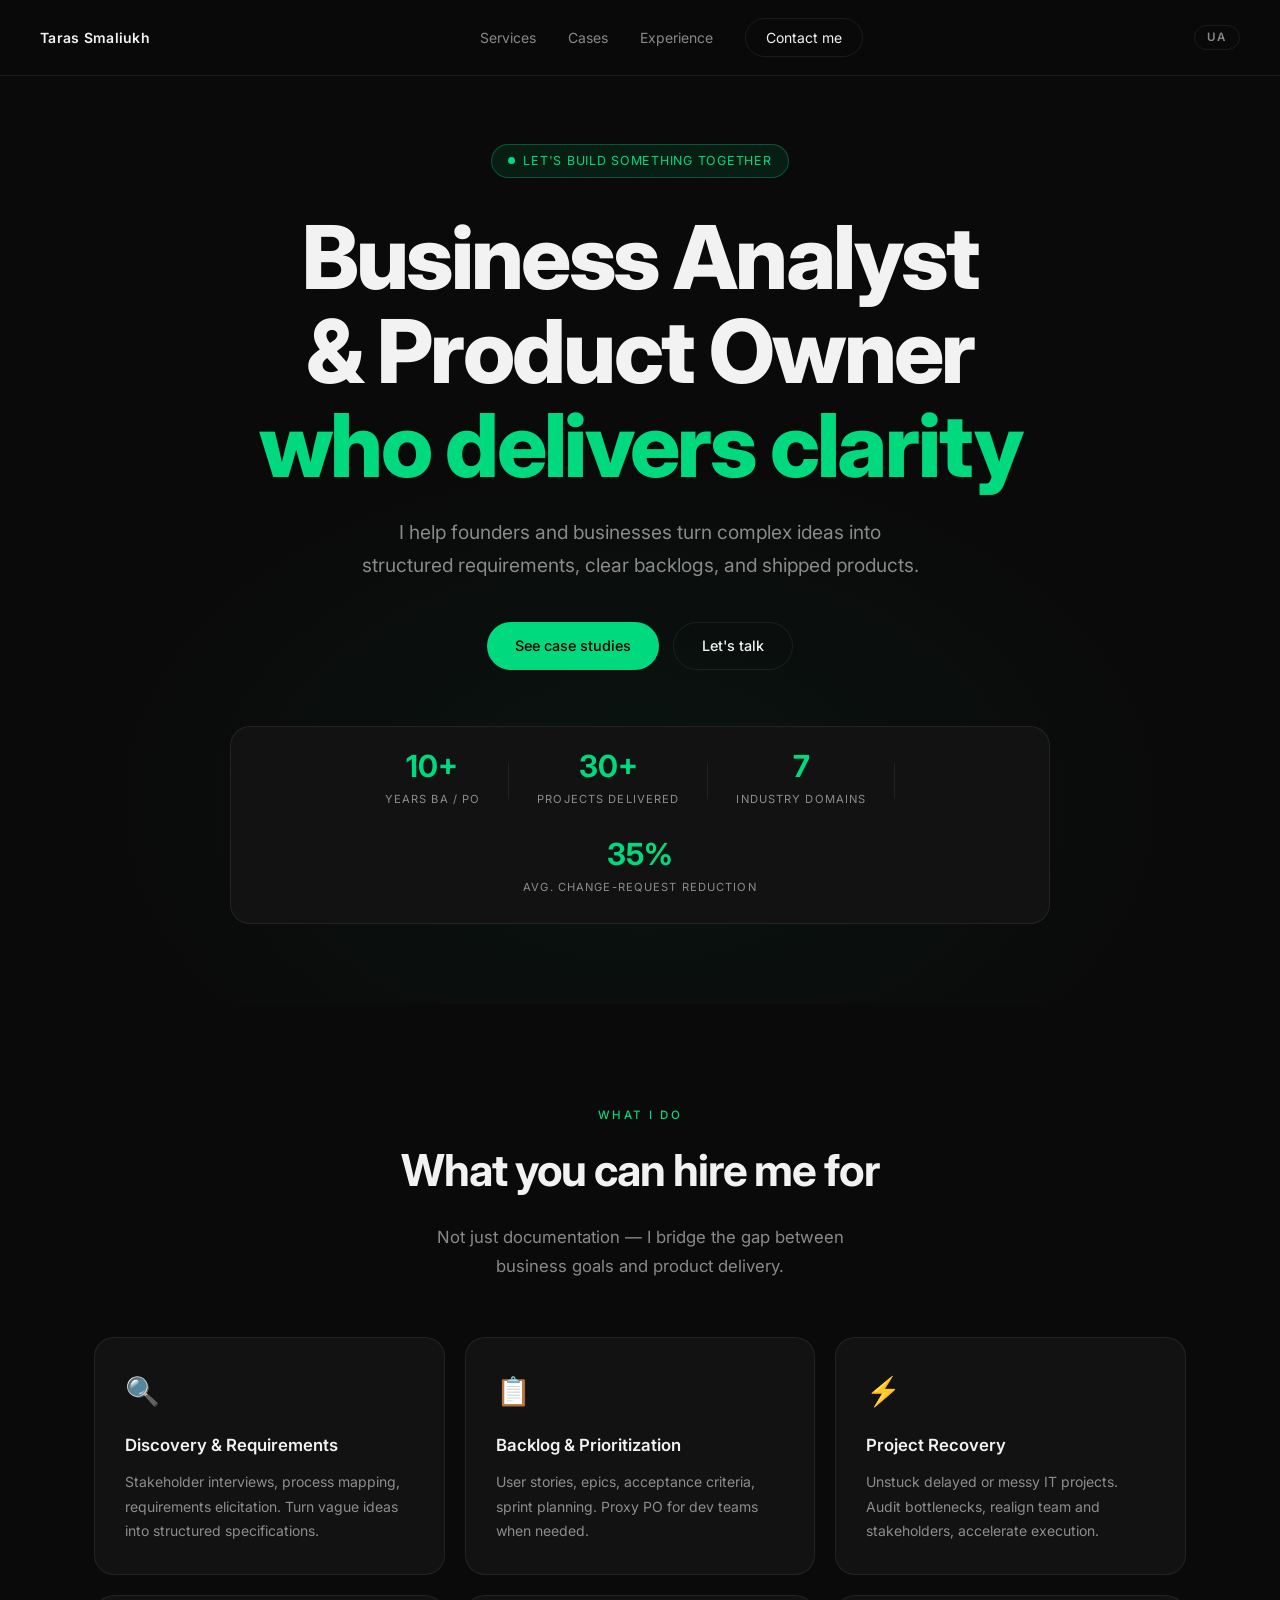
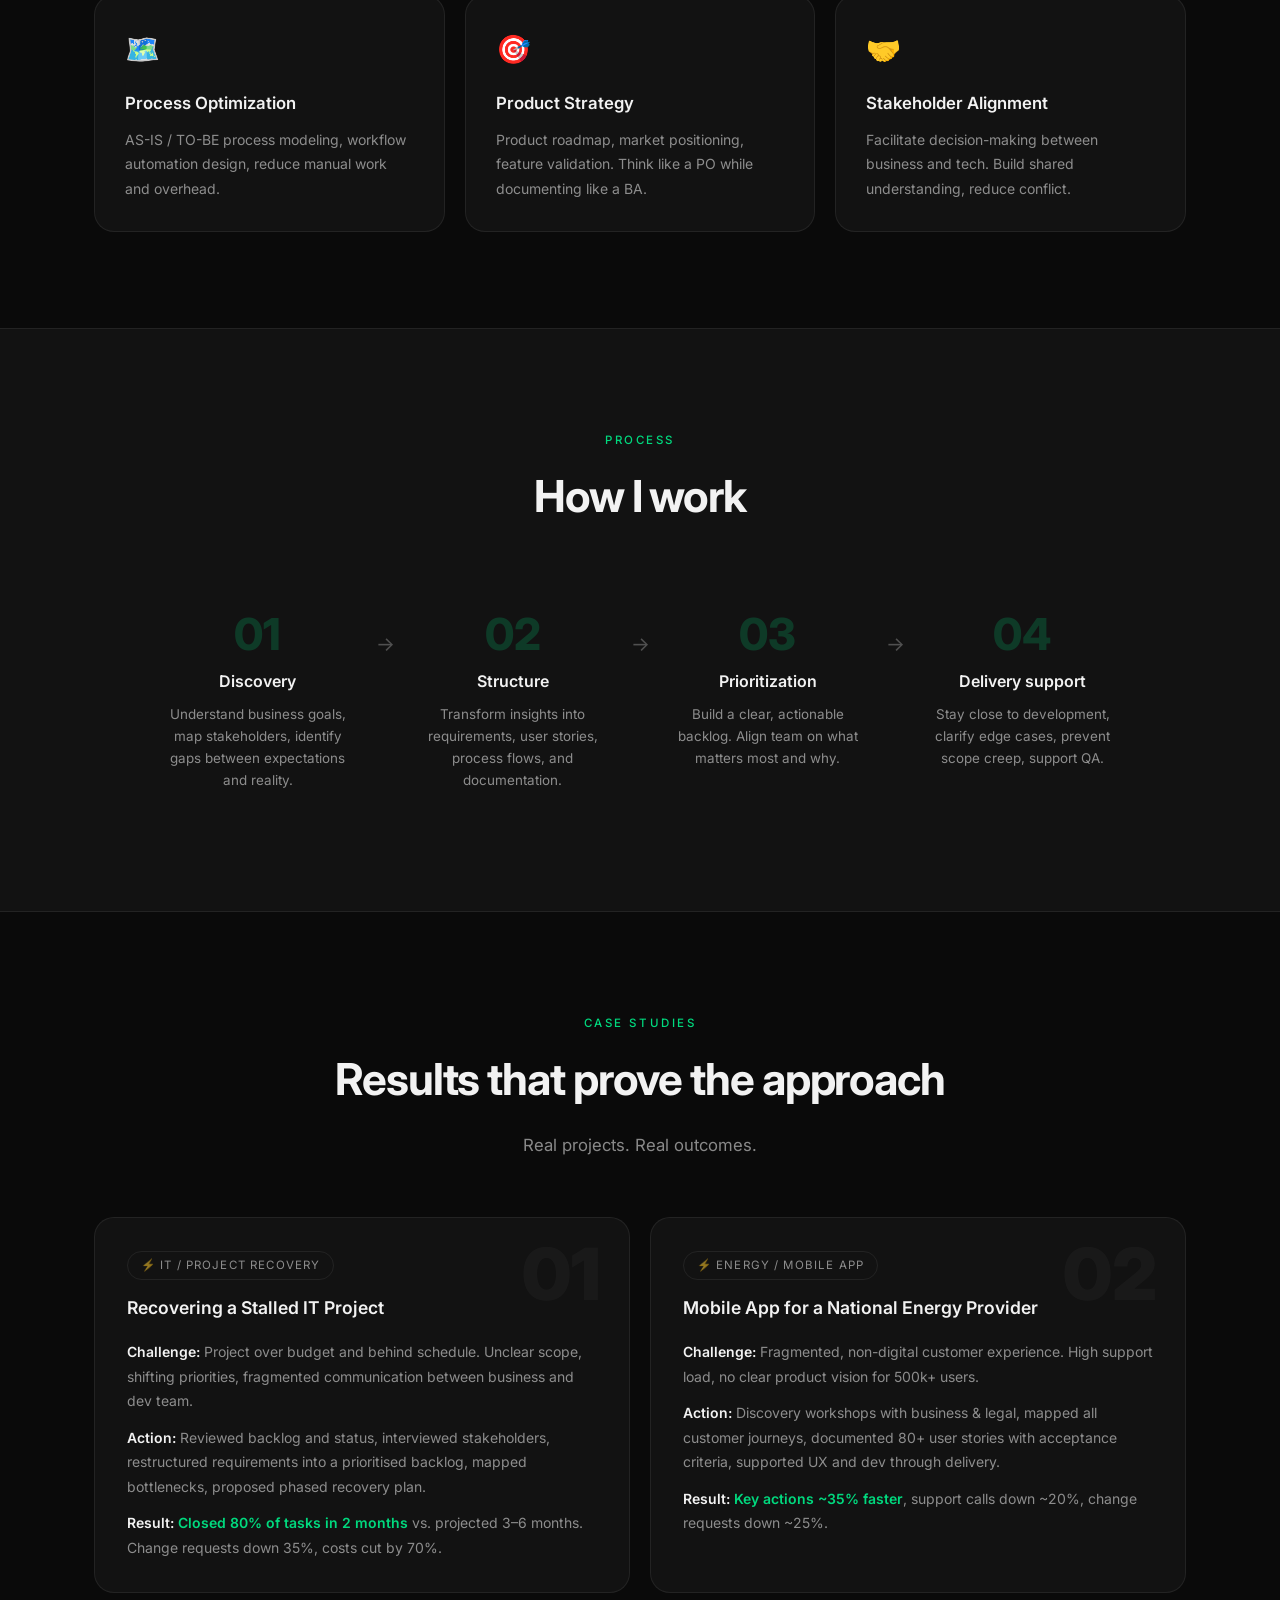
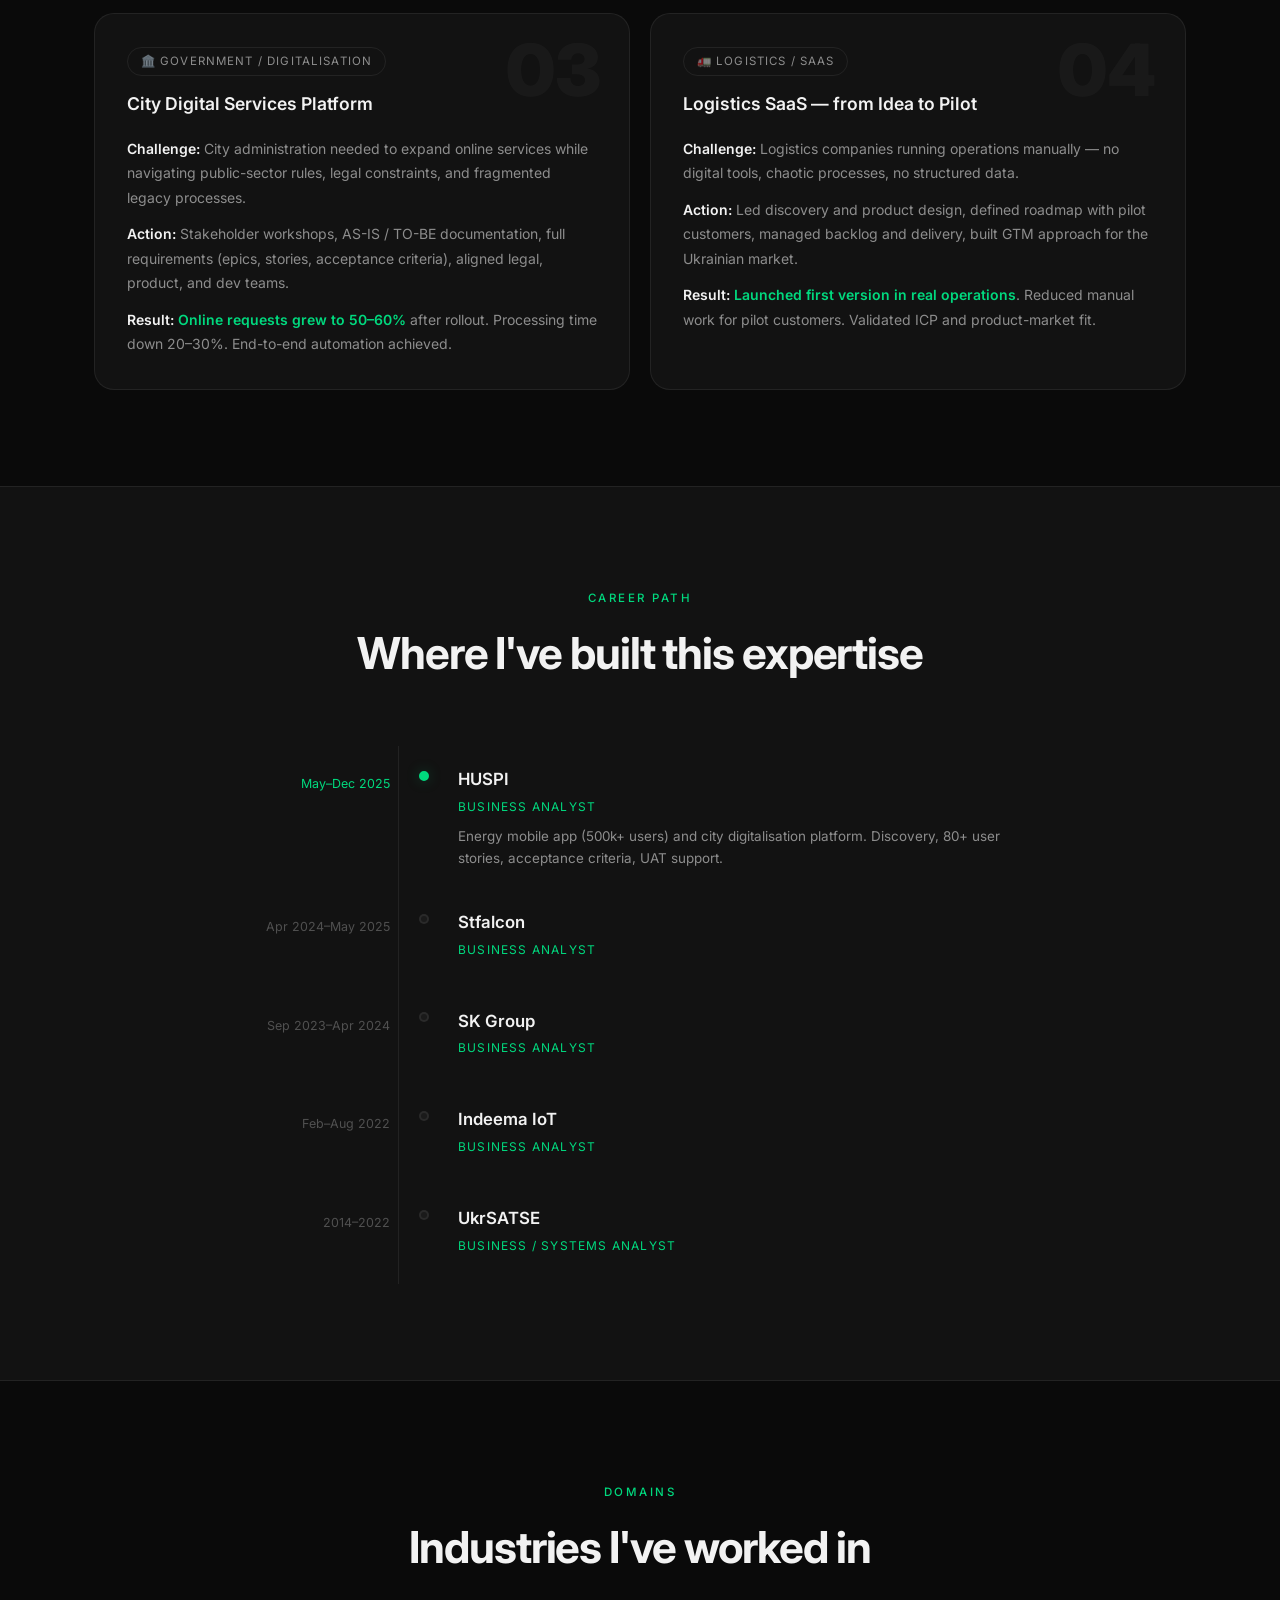
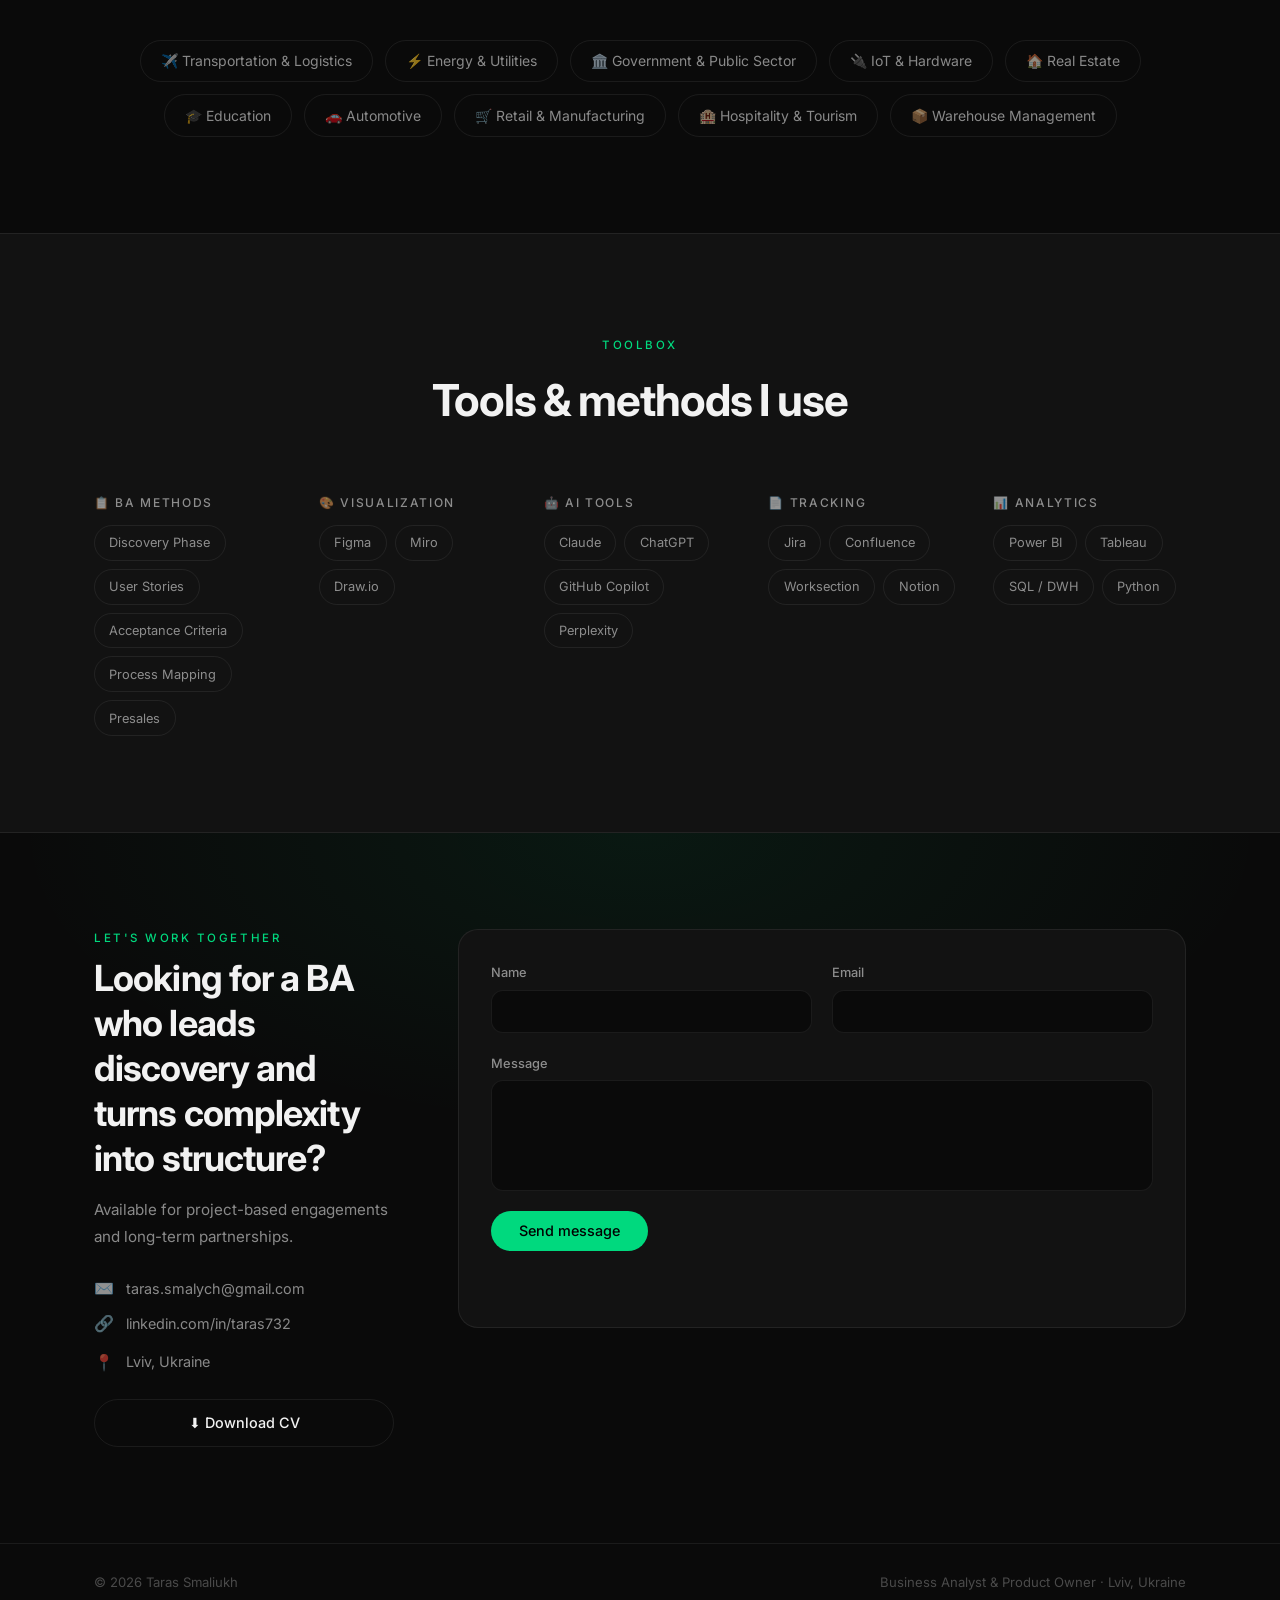
==== index.html @ 34059e9f "init: cv landing page with EN/UA, cases, contact form" ====
<!DOCTYPE html>
<html lang="en">
<head>
  <meta charset="UTF-8" />
  <meta name="viewport" content="width=device-width, initial-scale=1.0" />
  <title>Taras Smaliukh — Business Analyst & Product Owner</title>
  <meta name="description" content="Senior Business Analyst & Product Owner. Discovery, backlog, delivery. 10+ years across logistics, SaaS, IoT, government.">
  <link rel="preconnect" href="https://fonts.googleapis.com">
  <link href="https://fonts.googleapis.com/css2?family=Inter:wght@300;400;500;600;700;800&display=swap" rel="stylesheet">
  <link rel="stylesheet" href="style.css">
</head>
<body>

<!-- NAV -->
<nav class="nav" id="nav">
  <a class="nav__name" href="#hero">Taras Smaliukh</a>
  <div class="nav__links" id="navLinks">
    <a href="#services" class="i18n" data-en="Services" data-uk="Послуги">Services</a>
    <a href="#cases" class="i18n" data-en="Cases" data-uk="Кейси">Cases</a>
    <a href="#timeline" class="i18n" data-en="Experience" data-uk="Досвід">Experience</a>
    <a href="#contact" class="nav__cta i18n" data-en="Contact me" data-uk="Зв'язатись">Contact me</a>
  </div>
  <div class="nav__right">
    <button class="lang-btn" id="langBtn" aria-label="Switch language">UA</button>
    <button class="nav__burger" aria-label="Menu" id="navBurger">
      <span></span><span></span><span></span>
    </button>
  </div>
</nav>

<!-- HERO -->
<section class="hero" id="hero">
  <div class="hero__inner">
    <div class="hero__badge">
      <span class="hero__badge-dot"></span>
      <span class="i18n" data-en="Let's build something together" data-uk="Готовий до вашого проекту">Let's build something together</span>
    </div>
    <h1 class="hero__title">
      <span class="i18n" data-en="Business Analyst" data-uk="Бізнес-аналітик">Business Analyst</span><br>
      <span class="i18n" data-en="&amp; Product Owner" data-uk="&amp; Product Owner">&amp; Product Owner</span><br>
      <em class="i18n" data-en="who delivers clarity" data-uk="який вносить ясність">who delivers clarity</em>
    </h1>
    <p class="hero__sub i18n"
       data-en="I help founders and businesses turn complex ideas into structured requirements, clear backlogs, and shipped products."
       data-uk="Допомагаю засновникам та бізнесу перетворювати складні ідеї на чіткі вимоги, структуровані беклоги та реальні продукти.">
      I help founders and businesses turn complex ideas into structured requirements, clear backlogs, and shipped products.
    </p>
    <div class="hero__actions">
      <a href="#cases" class="btn btn--primary i18n" data-en="See case studies" data-uk="Переглянути кейси">See case studies</a>
      <a href="#contact" class="btn btn--ghost i18n" data-en="Let's talk" data-uk="Поговорити">Let's talk</a>
    </div>
    <div class="hero__stats">
      <div class="stat">
        <span class="stat__num">10+</span>
        <span class="stat__label i18n" data-en="Years BA&nbsp;/&nbsp;PO" data-uk="Років BA&nbsp;/&nbsp;PO">Years BA&nbsp;/&nbsp;PO</span>
      </div>
      <div class="stat__sep"></div>
      <div class="stat">
        <span class="stat__num">30+</span>
        <span class="stat__label i18n" data-en="Projects delivered" data-uk="Проектів здано">Projects delivered</span>
      </div>
      <div class="stat__sep"></div>
      <div class="stat">
        <span class="stat__num">7</span>
        <span class="stat__label i18n" data-en="Industry domains" data-uk="Галузевих доменів">Industry domains</span>
      </div>
      <div class="stat__sep"></div>
      <div class="stat">
        <span class="stat__num">35%</span>
        <span class="stat__label i18n" data-en="Avg. change-request reduction" data-uk="Скорочення change requests">Avg. change-request reduction</span>
      </div>
    </div>
  </div>
</section>

<!-- SERVICES -->
<section class="section" id="services">
  <div class="container">
    <div class="section__head fade-up">
      <span class="label i18n" data-en="What I do" data-uk="Що я роблю">What I do</span>
      <h2 class="i18n" data-en="What you can hire me for" data-uk="За що мене наймають">What you can hire me for</h2>
      <p class="section__desc i18n"
         data-en="Not just documentation — I bridge the gap between business goals and product delivery."
         data-uk="Не просто документація — я зв'язую бізнес-цілі та продуктову доставку.">
        Not just documentation — I bridge the gap between business goals and product delivery.
      </p>
    </div>
    <div class="grid grid--3">
      <div class="card fade-up">
        <div class="card__icon">🔍</div>
        <h3 class="i18n" data-en="Discovery &amp; Requirements" data-uk="Discovery та Вимоги">Discovery &amp; Requirements</h3>
        <p class="i18n"
           data-en="Stakeholder interviews, process mapping, requirements elicitation. Turn vague ideas into structured specifications."
           data-uk="Інтерв'ю зі стейкхолдерами, картування процесів, виявлення вимог. Перетворюю нечіткі ідеї на структуровані специфікації.">
          Stakeholder interviews, process mapping, requirements elicitation. Turn vague ideas into structured specifications.
        </p>
      </div>
      <div class="card fade-up">
        <div class="card__icon">📋</div>
        <h3 class="i18n" data-en="Backlog &amp; Prioritization" data-uk="Беклог та Пріоритезація">Backlog &amp; Prioritization</h3>
        <p class="i18n"
           data-en="User stories, epics, acceptance criteria, sprint planning. Proxy PO for dev teams when needed."
           data-uk="User stories, епіки, критерії приймання, планування спринтів. Proxy PO для dev-команди за потреби.">
          User stories, epics, acceptance criteria, sprint planning. Proxy PO for dev teams when needed.
        </p>
      </div>
      <div class="card fade-up">
        <div class="card__icon">⚡</div>
        <h3 class="i18n" data-en="Project Recovery" data-uk="Відновлення проектів">Project Recovery</h3>
        <p class="i18n"
           data-en="Unstuck delayed or messy IT projects. Audit bottlenecks, realign team and stakeholders, accelerate execution."
           data-uk="Розблоковую затримані або хаотичні IT-проекти. Аудит вузьких місць, перебудова команди та стейкхолдерів.">
          Unstuck delayed or messy IT projects. Audit bottlenecks, realign team and stakeholders, accelerate execution.
        </p>
      </div>
      <div class="card fade-up">
        <div class="card__icon">🗺️</div>
        <h3 class="i18n" data-en="Process Optimization" data-uk="Оптимізація процесів">Process Optimization</h3>
        <p class="i18n"
           data-en="AS-IS / TO-BE process modeling, workflow automation design, reduce manual work and overhead."
           data-uk="Моделювання AS-IS / TO-BE процесів, дизайн автоматизації, скорочення ручної роботи.">
          AS-IS / TO-BE process modeling, workflow automation design, reduce manual work and overhead.
        </p>
      </div>
      <div class="card fade-up">
        <div class="card__icon">🎯</div>
        <h3 class="i18n" data-en="Product Strategy" data-uk="Продуктова стратегія">Product Strategy</h3>
        <p class="i18n"
           data-en="Product roadmap, market positioning, feature validation. Think like a PO while documenting like a BA."
           data-uk="Роадмапа продукту, позиціонування на ринку, валідація фіч. Мислю як PO, документую як BA.">
          Product roadmap, market positioning, feature validation. Think like a PO while documenting like a BA.
        </p>
      </div>
      <div class="card fade-up">
        <div class="card__icon">🤝</div>
        <h3 class="i18n" data-en="Stakeholder Alignment" data-uk="Вирівнювання стейкхолдерів">Stakeholder Alignment</h3>
        <p class="i18n"
           data-en="Facilitate decision-making between business and tech. Build shared understanding, reduce conflict."
           data-uk="Фасилітую прийняття рішень між бізнесом і технічною командою. Будую спільне розуміння.">
          Facilitate decision-making between business and tech. Build shared understanding, reduce conflict.
        </p>
      </div>
    </div>
  </div>
</section>

<!-- PROCESS -->
<section class="section section--alt" id="how">
  <div class="container">
    <div class="section__head fade-up">
      <span class="label i18n" data-en="Process" data-uk="Процес">Process</span>
      <h2 class="i18n" data-en="How I work" data-uk="Як я працюю">How I work</h2>
    </div>
    <div class="process fade-up">
      <div class="process__step">
        <div class="process__num">01</div>
        <h3 class="i18n" data-en="Discovery" data-uk="Discovery">Discovery</h3>
        <p class="i18n"
           data-en="Understand business goals, map stakeholders, identify gaps between expectations and reality."
           data-uk="Розуміння бізнес-цілей, картування стейкхолдерів, виявлення розривів між очікуваннями та реальністю.">
          Understand business goals, map stakeholders, identify gaps between expectations and reality.
        </p>
      </div>
      <div class="process__arrow">→</div>
      <div class="process__step">
        <div class="process__num">02</div>
        <h3 class="i18n" data-en="Structure" data-uk="Структура">Structure</h3>
        <p class="i18n"
           data-en="Transform insights into requirements, user stories, process flows, and documentation."
           data-uk="Перетворення інсайтів на вимоги, user stories, процесні схеми та документацію.">
          Transform insights into requirements, user stories, process flows, and documentation.
        </p>
      </div>
      <div class="process__arrow">→</div>
      <div class="process__step">
        <div class="process__num">03</div>
        <h3 class="i18n" data-en="Prioritization" data-uk="Пріоритезація">Prioritization</h3>
        <p class="i18n"
           data-en="Build a clear, actionable backlog. Align team on what matters most and why."
           data-uk="Побудова чіткого, дієвого беклогу. Вирівнювання команди навколо найважливішого.">
          Build a clear, actionable backlog. Align team on what matters most and why.
        </p>
      </div>
      <div class="process__arrow">→</div>
      <div class="process__step">
        <div class="process__num">04</div>
        <h3 class="i18n" data-en="Delivery support" data-uk="Супровід доставки">Delivery support</h3>
        <p class="i18n"
           data-en="Stay close to development, clarify edge cases, prevent scope creep, support QA."
           data-uk="Залишаюсь поруч з розробкою, уточнюю крайові випадки, запобігаю scope creep, підтримую QA.">
          Stay close to development, clarify edge cases, prevent scope creep, support QA.
        </p>
      </div>
    </div>
  </div>
</section>

<!-- CASES -->
<section class="section" id="cases">
  <div class="container">
    <div class="section__head fade-up">
      <span class="label i18n" data-en="Case studies" data-uk="Кейси">Case studies</span>
      <h2 class="i18n" data-en="Results that prove the approach" data-uk="Результати, що підтверджують підхід">Results that prove the approach</h2>
      <p class="section__desc i18n" data-en="Real projects. Real outcomes." data-uk="Реальні проекти. Реальні результати.">Real projects. Real outcomes.</p>
    </div>
    <div class="cases-grid fade-up">

      <div class="case-card" data-n="01">
        <div class="case-card__tag i18n" data-en="⚡ IT / Project Recovery" data-uk="⚡ IT / Відновлення проекту">⚡ IT / Project Recovery</div>
        <h3 class="i18n" data-en="Recovering a Stalled IT Project" data-uk="Відновлення застряглого IT-проекту">Recovering a Stalled IT Project</h3>
        <div class="case-card__body">
          <p><strong class="i18n" data-en="Challenge:" data-uk="Виклик:">Challenge:</strong> <span class="i18n" data-en="Project over budget and behind schedule. Unclear scope, shifting priorities, fragmented communication between business and dev team." data-uk="Проект перевитратив бюджет і відстав від графіку. Нечіткий scope, постійні зміни пріоритетів, розірвана комунікація між бізнесом та dev-командою.">Project over budget and behind schedule. Unclear scope, shifting priorities, fragmented communication between business and dev team.</span></p>
          <p><strong class="i18n" data-en="Action:" data-uk="Дії:">Action:</strong> <span class="i18n" data-en="Reviewed backlog and status, interviewed stakeholders, restructured requirements into a prioritised backlog, mapped bottlenecks, proposed phased recovery plan." data-uk="Переглянув беклог та статус, провів інтерв'ю зі стейкхолдерами, переструктурував вимоги в пріоритизований беклог, запропонував поетапний план відновлення.">Reviewed backlog and status, interviewed stakeholders, restructured requirements into a prioritised backlog, mapped bottlenecks, proposed phased recovery plan.</span></p>
          <p><strong class="i18n" data-en="Result:" data-uk="Результат:">Result:</strong> <span class="accent-text i18n" data-en="Closed 80% of tasks in 2 months" data-uk="Закрито 80% задач за 2 місяці">Closed 80% of tasks in 2 months</span> <span class="i18n" data-en="vs. projected 3–6 months. Change requests down 35%, costs cut by 70%." data-uk="замість запланованих 3–6 місяців. Change requests знизились на 35%, пов'язані витрати — на 70%.">vs. projected 3–6 months. Change requests down 35%, costs cut by 70%.</span></p>
        </div>
      </div>

      <div class="case-card" data-n="02">
        <div class="case-card__tag i18n" data-en="⚡ Energy / Mobile App" data-uk="⚡ Енергетика / Мобільний додаток">⚡ Energy / Mobile App</div>
        <h3 class="i18n" data-en="Mobile App for a National Energy Provider" data-uk="Мобільний додаток для національного енергопостачальника">Mobile App for a National Energy Provider</h3>
        <div class="case-card__body">
          <p><strong class="i18n" data-en="Challenge:" data-uk="Виклик:">Challenge:</strong> <span class="i18n" data-en="Fragmented, non-digital customer experience. High support load, no clear product vision for 500k+ users." data-uk="Фрагментований, нецифровий досвід клієнтів. Висока навантаженість підтримки, відсутність продуктового бачення для 500k+ користувачів.">Fragmented, non-digital customer experience. High support load, no clear product vision for 500k+ users.</span></p>
          <p><strong class="i18n" data-en="Action:" data-uk="Дії:">Action:</strong> <span class="i18n" data-en="Discovery workshops with business &amp; legal, mapped all customer journeys, documented 80+ user stories with acceptance criteria, supported UX and dev through delivery." data-uk="Discovery-воркшопи з бізнесом і юристами, картування всіх customer journeys, 80+ user stories з критеріями приймання, супровід UX та dev до релізу.">Discovery workshops with business &amp; legal, mapped all customer journeys, documented 80+ user stories with acceptance criteria, supported UX and dev through delivery.</span></p>
          <p><strong class="i18n" data-en="Result:" data-uk="Результат:">Result:</strong> <span class="accent-text i18n" data-en="Key actions ~35% faster" data-uk="Ключові дії пришвидшились на ~35%">Key actions ~35% faster</span><span class="i18n" data-en=", support calls down ~20%, change requests down ~25%." data-uk=", дзвінки у підтримку знизились на ~20%, change requests — на ~25%.">, support calls down ~20%, change requests down ~25%.</span></p>
        </div>
      </div>

      <div class="case-card" data-n="03">
        <div class="case-card__tag i18n" data-en="🏛️ Government / Digitalisation" data-uk="🏛️ Держсектор / Цифровізація">🏛️ Government / Digitalisation</div>
        <h3 class="i18n" data-en="City Digital Services Platform" data-uk="Цифрова платформа міських послуг">City Digital Services Platform</h3>
        <div class="case-card__body">
          <p><strong class="i18n" data-en="Challenge:" data-uk="Виклик:">Challenge:</strong> <span class="i18n" data-en="City administration needed to expand online services while navigating public-sector rules, legal constraints, and fragmented legacy processes." data-uk="Міська адміністрація потребувала розширення онлайн-послуг з урахуванням держсекторних норм, правових обмежень та фрагментованих legacy-процесів.">City administration needed to expand online services while navigating public-sector rules, legal constraints, and fragmented legacy processes.</span></p>
          <p><strong class="i18n" data-en="Action:" data-uk="Дії:">Action:</strong> <span class="i18n" data-en="Stakeholder workshops, AS-IS / TO-BE documentation, full requirements (epics, stories, acceptance criteria), aligned legal, product, and dev teams." data-uk="Воркшопи зі стейкхолдерами, документування AS-IS / TO-BE, повний набір вимог, вирівнювання юридичного, продуктового та tech-відділів.">Stakeholder workshops, AS-IS / TO-BE documentation, full requirements (epics, stories, acceptance criteria), aligned legal, product, and dev teams.</span></p>
          <p><strong class="i18n" data-en="Result:" data-uk="Результат:">Result:</strong> <span class="accent-text i18n" data-en="Online requests grew to 50–60%" data-uk="Онлайн-звернення зросли до 50–60%">Online requests grew to 50–60%</span> <span class="i18n" data-en="after rollout. Processing time down 20–30%. End-to-end automation achieved." data-uk="після запуску. Час обробки скоротився на 20–30%. Досягнено наскрізну автоматизацію.">after rollout. Processing time down 20–30%. End-to-end automation achieved.</span></p>
        </div>
      </div>

      <div class="case-card" data-n="04">
        <div class="case-card__tag i18n" data-en="🚛 Logistics / SaaS" data-uk="🚛 Логістика / SaaS">🚛 Logistics / SaaS</div>
        <h3 class="i18n" data-en="Logistics SaaS — from Idea to Pilot" data-uk="Логістичний SaaS — від ідеї до пілоту">Logistics SaaS — from Idea to Pilot</h3>
        <div class="case-card__body">
          <p><strong class="i18n" data-en="Challenge:" data-uk="Виклик:">Challenge:</strong> <span class="i18n" data-en="Logistics companies running operations manually — no digital tools, chaotic processes, no structured data." data-uk="Логістичні компанії управляли операціями вручну — без цифрових інструментів, хаотичні процеси, відсутність структурованих даних.">Logistics companies running operations manually — no digital tools, chaotic processes, no structured data.</span></p>
          <p><strong class="i18n" data-en="Action:" data-uk="Дії:">Action:</strong> <span class="i18n" data-en="Led discovery and product design, defined roadmap with pilot customers, managed backlog and delivery, built GTM approach for the Ukrainian market." data-uk="Очолив discovery та продуктовий дизайн, визначив roadmap з пілотними клієнтами, управляв беклогом та доставкою, побудував GTM-підхід для українського ринку.">Led discovery and product design, defined roadmap with pilot customers, managed backlog and delivery, built GTM approach for the Ukrainian market.</span></p>
          <p><strong class="i18n" data-en="Result:" data-uk="Результат:">Result:</strong> <span class="accent-text i18n" data-en="Launched first version in real operations" data-uk="Запущено першу версію в реальних операціях">Launched first version in real operations</span><span class="i18n" data-en=". Reduced manual work for pilot customers. Validated ICP and product-market fit." data-uk=". Зменшено ручну роботу для пілотних клієнтів. Валідовано ICP та product-market fit.">. Reduced manual work for pilot customers. Validated ICP and product-market fit.</span></p>
        </div>
      </div>

    </div>
  </div>
</section>

<!-- TIMELINE -->
<section class="section section--alt" id="timeline">
  <div class="container">
    <div class="section__head fade-up">
      <span class="label i18n" data-en="Career path" data-uk="Кар'єра">Career path</span>
      <h2 class="i18n" data-en="Where I've built this expertise" data-uk="Де я здобув цю експертизу">Where I've built this expertise</h2>
    </div>
    <div class="timeline fade-up">

      <div class="timeline__item is-active">
        <div class="timeline__meta"><span class="timeline__period">May–Dec 2025</span></div>
        <div class="timeline__dot"></div>
        <div class="timeline__content">
          <h3>HUSPI</h3>
          <span class="timeline__role">Business Analyst</span>
          <p class="i18n" data-en="Energy mobile app (500k+ users) and city digitalisation platform. Discovery, 80+ user stories, acceptance criteria, UAT support." data-uk="Мобільний додаток для енергетики (500k+ користувачів) та платформа цифровізації міста. Discovery, 80+ user stories, UAT.">Energy mobile app (500k+ users) and city digitalisation platform. Discovery, 80+ user stories, acceptance criteria, UAT support.</p>
        </div>
      </div>

      <div class="timeline__item">
        <div class="timeline__meta"><span class="timeline__period">Apr 2024–May 2025</span></div>
        <div class="timeline__dot"></div>
        <div class="timeline__content">
          <h3>Stfalcon</h3>
          <span class="timeline__role">Business Analyst</span>
          <p class="i18n" data-en="Led 4 discovery phases (3 → active dev). Proxy PO on 2 projects. Reorganized 12-person team workflow in 1 month. Government docs passed inspection." data-uk="Очолив 4 discovery-фази (3 → активна розробка). Proxy PO на 2 проектах. Реорганізував workflow 12-ти осіб за 1 місяць. Держ. документація пройшла перевірку.">Led 4 discovery phases (3 → active dev). Proxy PO on 2 projects. Reorganized 12-person team workflow in 1 month. Government docs passed inspection.</p>
        </div>
      </div>

      <div class="timeline__item">
        <div class="timeline__meta"><span class="timeline__period">Sep 2023–Apr 2024</span></div>
        <div class="timeline__dot"></div>
        <div class="timeline__content">
          <h3>SK Group</h3>
          <span class="timeline__role">Business Analyst</span>
          <p class="i18n" data-en="Redesigned documentation processes, reduced change requests by 35%, cut task execution times by 20% through process optimization." data-uk="Переробив процеси документування, зменшив change requests на 35%, скоротив час виконання задач на 20% через оптимізацію процесів.">Redesigned documentation processes, reduced change requests by 35%, cut task execution times by 20% through process optimization.</p>
        </div>
      </div>

      <div class="timeline__item">
        <div class="timeline__meta"><span class="timeline__period">Feb–Aug 2022</span></div>
        <div class="timeline__dot"></div>
        <div class="timeline__content">
          <h3>Indeema IoT</h3>
          <span class="timeline__role">Business Analyst</span>
          <p class="i18n" data-en="IoT and hardware-adjacent projects. Defined technical vision and performance requirements with business users and SMEs." data-uk="IoT та суміжні з hardware проекти. Визначав технічне бачення та вимоги до продуктивності разом з бізнес-користувачами та SME.">IoT and hardware-adjacent projects. Defined technical vision and performance requirements with business users and SMEs.</p>
        </div>
      </div>

      <div class="timeline__item">
        <div class="timeline__meta"><span class="timeline__period">2014–2022</span></div>
        <div class="timeline__dot"></div>
        <div class="timeline__content">
          <h3>UkrSATSE</h3>
          <span class="timeline__role i18n" data-en="Business / Systems Analyst" data-uk="Бізнес / Системний аналітик">Business / Systems Analyst</span>
          <p class="i18n" data-en="Air traffic control domain. Requirements for safety-critical systems, risk assessments, regulatory compliance. 8 years in a highly regulated environment." data-uk="Домен управління повітряним рухом. Вимоги для safety-critical систем, оцінка ризиків, відповідність регуляторним стандартам. 8 років у суворо регульованому середовищі.">Air traffic control domain. Requirements for safety-critical systems, risk assessments, regulatory compliance. 8 years in a highly regulated environment.</p>
        </div>
      </div>

    </div>
  </div>
</section>

<!-- DOMAINS -->
<section class="section" id="domains">
  <div class="container">
    <div class="section__head fade-up">
      <span class="label i18n" data-en="Domains" data-uk="Домени">Domains</span>
      <h2 class="i18n" data-en="Industries I've worked in" data-uk="Галузі, в яких я працював">Industries I've worked in</h2>
    </div>
    <div class="tags fade-up">
      <span class="tag">✈️ Transportation &amp; Logistics</span>
      <span class="tag">⚡ Energy &amp; Utilities</span>
      <span class="tag">🏛️ Government &amp; Public Sector</span>
      <span class="tag">🔌 IoT &amp; Hardware</span>
      <span class="tag">🏠 Real Estate</span>
      <span class="tag">🎓 Education</span>
      <span class="tag">🚗 Automotive</span>
      <span class="tag">🛒 Retail &amp; Manufacturing</span>
      <span class="tag">🏨 Hospitality &amp; Tourism</span>
      <span class="tag">📦 Warehouse Management</span>
    </div>
  </div>
</section>

<!-- TOOLS -->
<section class="section section--alt" id="tools">
  <div class="container">
    <div class="section__head fade-up">
      <span class="label i18n" data-en="Toolbox" data-uk="Інструменти">Toolbox</span>
      <h2 class="i18n" data-en="Tools &amp; methods I use" data-uk="Інструменти та методи роботи">Tools &amp; methods I use</h2>
    </div>
    <div class="tools fade-up">
      <div class="tool-group">
        <div class="tool-group__label i18n" data-en="📋 BA Methods" data-uk="📋 Методи BA">📋 BA Methods</div>
        <div class="tags tags--sm">
          <span class="tag">Discovery Phase</span>
          <span class="tag">User Stories</span>
          <span class="tag">Acceptance Criteria</span>
          <span class="tag">Process Mapping</span>
          <span class="tag">Presales</span>
        </div>
      </div>
      <div class="tool-group">
        <div class="tool-group__label i18n" data-en="🎨 Visualization" data-uk="🎨 Візуалізація">🎨 Visualization</div>
        <div class="tags tags--sm">
          <span class="tag">Figma</span>
          <span class="tag">Miro</span>
          <span class="tag">Draw.io</span>
        </div>
      </div>
      <div class="tool-group">
        <div class="tool-group__label i18n" data-en="🤖 AI Tools" data-uk="🤖 AI інструменти">🤖 AI Tools</div>
        <div class="tags tags--sm">
          <span class="tag">Claude</span>
          <span class="tag">ChatGPT</span>
          <span class="tag">GitHub Copilot</span>
          <span class="tag">Perplexity</span>
        </div>
      </div>
      <div class="tool-group">
        <div class="tool-group__label i18n" data-en="📄 Tracking" data-uk="📄 Трекінг">📄 Tracking</div>
        <div class="tags tags--sm">
          <span class="tag">Jira</span>
          <span class="tag">Confluence</span>
          <span class="tag">Worksection</span>
          <span class="tag">Notion</span>
        </div>
      </div>
      <div class="tool-group">
        <div class="tool-group__label i18n" data-en="📊 Analytics" data-uk="📊 Аналітика">📊 Analytics</div>
        <div class="tags tags--sm">
          <span class="tag">Power BI</span>
          <span class="tag">Tableau</span>
          <span class="tag">SQL / DWH</span>
          <span class="tag">Python</span>
        </div>
      </div>
    </div>
  </div>
</section>

<!-- CONTACT -->
<section class="section section--cta" id="contact">
  <div class="container">
    <div class="contact-layout fade-up">

      <div class="contact-left">
        <span class="label i18n" data-en="Let's work together" data-uk="Давайте разом">Let's work together</span>
        <h2 class="i18n"
            data-en="Looking for a BA who leads discovery and turns complexity into structure?"
            data-uk="Шукаєте BA, який проведе discovery і перетворить хаос на структуру?">
          Looking for a BA who leads discovery and turns complexity into structure?
        </h2>
        <p class="i18n"
           data-en="Available for project-based engagements and long-term partnerships."
           data-uk="Доступний для проектної роботи та довгострокових партнерств.">
          Available for project-based engagements and long-term partnerships.
        </p>
        <div class="contact-info">
          <button class="contact-info__item contact-info__copy" data-copy="taras.smalych@gmail.com" type="button">
            <span class="contact-info__icon">✉️</span>
            taras.smalych@gmail.com
          </button>
          <a href="https://www.linkedin.com/in/taras732/" target="_blank" rel="noopener" class="contact-info__item">
            <span class="contact-info__icon">🔗</span>
            linkedin.com/in/taras732
          </a>
          <div class="contact-info__item">
            <span class="contact-info__icon">📍</span>
            Lviv, Ukraine
          </div>
        </div>
        <a href="Taras Smaliukh.pdf" download class="btn btn--ghost btn--cv">
          <span class="i18n" data-en="⬇ Download CV" data-uk="⬇ Завантажити CV">⬇ Download CV</span>
        </a>
      </div>

      <form class="contact-form" id="contactForm" novalidate>
        <div class="form-row">
          <div class="form-field">
            <label class="i18n" data-en="Name" data-uk="Ім'я">Name</label>
            <input type="text" name="name" autocomplete="name" required>
          </div>
          <div class="form-field">
            <label class="i18n" data-en="Email" data-uk="Email">Email</label>
            <input type="email" name="email" autocomplete="email" required>
          </div>
        </div>
        <div class="form-field">
          <label class="i18n" data-en="Message" data-uk="Повідомлення">Message</label>
          <textarea name="message" rows="5" required></textarea>
        </div>
        <div class="form-actions">
          <button type="submit" class="btn btn--primary" id="submitBtn">
            <span class="btn-label i18n" data-en="Send message" data-uk="Надіслати">Send message</span>
          </button>
        </div>
        <div class="form-status" id="formStatus" aria-live="polite"></div>
      </form>

    </div>
  </div>
</section>

<footer class="footer">
  <div class="container footer__inner">
    <span>© 2026 Taras Smaliukh</span>
    <span>Business Analyst &amp; Product Owner · Lviv, Ukraine</span>
  </div>
</footer>

<script src="script.js"></script>
</body>
</html>
---- style.css ----
/* ============================================================
   TOKENS
   ============================================================ */
:root {
  --bg:          #0a0a0a;
  --surface:     #121212;
  --surface-2:   #1a1a1a;
  --border:      rgba(255,255,255,.07);
  --border-h:    rgba(255,255,255,.14);
  --accent:      #00d97e;
  --accent-dim:  rgba(0,217,126,.1);
  --accent-glow: rgba(0,217,126,.25);
  --t1:          #f2f2f2;
  --t2:          rgba(242,242,242,.55);
  --t3:          rgba(242,242,242,.28);
  --r:           1.25rem;
  --font:        'Inter', -apple-system, sans-serif;
}

/* ============================================================
   RESET
   ============================================================ */
*, *::before, *::after { box-sizing: border-box; margin: 0; padding: 0; }
html  { scroll-behavior: smooth; font-size: 16px; }
body  {
  font-family: var(--font);
  background: var(--bg);
  color: var(--t1);
  line-height: 1.65;
  -webkit-font-smoothing: antialiased;
}
a    { color: inherit; text-decoration: none; }
img  { max-width: 100%; display: block; }
p    { line-height: 1.75; }

/* ============================================================
   LAYOUT
   ============================================================ */
.container {
  max-width: 1140px;
  margin: 0 auto;
  padding: 0 1.5rem;
}
.grid { display: grid; gap: 1.25rem; }
.grid--3 { grid-template-columns: repeat(auto-fit, minmax(260px, 1fr)); }

/* ============================================================
   NAV
   ============================================================ */
.nav {
  position: fixed;
  inset: 0 0 auto;
  z-index: 200;
  display: flex;
  align-items: center;
  justify-content: space-between;
  padding: 1.1rem 2.5rem;
  background: rgba(10,10,10,.85);
  backdrop-filter: blur(20px);
  -webkit-backdrop-filter: blur(20px);
  border-bottom: 1px solid var(--border);
  transition: padding .3s;
}
.nav.is-scrolled { padding-top: .75rem; padding-bottom: .75rem; }

.nav__name {
  font-size: .875rem;
  font-weight: 600;
  color: var(--t1);
  letter-spacing: .02em;
}
.nav__links {
  display: flex;
  align-items: center;
  gap: 2rem;
}
.nav__links a {
  font-size: .875rem;
  color: var(--t2);
  transition: color .2s;
}
.nav__links a:hover { color: var(--t1); }
.nav__cta {
  padding: .45rem 1.25rem;
  border: 1px solid var(--border);
  border-radius: 100px;
  color: var(--t1) !important;
  transition: border-color .2s, background .2s;
}
.nav__cta:hover {
  border-color: var(--accent) !important;
  background: var(--accent-dim) !important;
}

/* nav right group */
.nav__right {
  display: flex;
  align-items: center;
  gap: .75rem;
}

/* language toggle */
.lang-btn {
  background: none;
  border: 1px solid var(--border);
  color: var(--t2);
  border-radius: 100px;
  padding: .3rem .8rem;
  font-size: .72rem;
  font-family: var(--font);
  font-weight: 600;
  letter-spacing: .12em;
  cursor: pointer;
  transition: all .2s;
}
.lang-btn:hover { border-color: var(--accent); color: var(--accent); }

/* burger */
.nav__burger {
  display: none;
  flex-direction: column;
  gap: 5px;
  background: none;
  border: none;
  cursor: pointer;
  padding: .25rem;
}
.nav__burger span {
  display: block;
  width: 22px; height: 2px;
  background: var(--t1);
  border-radius: 2px;
}

/* ============================================================
   BUTTONS
   ============================================================ */
.btn {
  display: inline-flex;
  align-items: center;
  gap: .5rem;
  padding: .7rem 1.75rem;
  border-radius: 100px;
  font-size: .9rem;
  font-weight: 500;
  font-family: var(--font);
  cursor: pointer;
  transition: all .2s;
  border: none;
  white-space: nowrap;
}
.btn--primary { background: var(--accent); color: #000; }
.btn--primary:hover {
  background: #18f092;
  transform: translateY(-2px);
  box-shadow: 0 8px 24px var(--accent-glow);
}
.btn--ghost {
  background: transparent;
  color: var(--t1);
  border: 1px solid var(--border);
}
.btn--ghost:hover { border-color: var(--border-h); background: rgba(255,255,255,.05); }
.btn--cv { width: 100%; justify-content: center; margin-top: 1.5rem; }

/* ============================================================
   HERO — centered
   ============================================================ */
.hero {
  min-height: 100vh;
  display: flex;
  align-items: center;
  justify-content: center;
  padding: 9rem 2.5rem 5rem;
  background: radial-gradient(ellipse 60% 50% at 50% 80%, rgba(0,217,126,.05) 0%, transparent 70%);
}
.hero__inner {
  max-width: 820px;
  width: 100%;
  display: flex;
  flex-direction: column;
  align-items: center;
  text-align: center;
}

.hero__badge {
  display: inline-flex;
  align-items: center;
  gap: .5rem;
  padding: .35rem 1rem;
  border: 1px solid rgba(0,217,126,.3);
  background: var(--accent-dim);
  border-radius: 100px;
  font-size: .78rem;
  color: var(--accent);
  letter-spacing: .06em;
  text-transform: uppercase;
  margin-bottom: 2rem;
}
.hero__badge-dot {
  width: 7px; height: 7px;
  border-radius: 50%;
  background: var(--accent);
  animation: blink 2s ease-in-out infinite;
}
@keyframes blink {
  0%,100% { opacity: 1; }
  50%      { opacity: .25; }
}

.hero__title {
  font-size: clamp(2.75rem, 7vw, 5.5rem);
  font-weight: 800;
  line-height: 1.07;
  letter-spacing: -.03em;
  margin-bottom: 1.5rem;
}
.hero__title em { font-style: normal; color: var(--accent); }

.hero__sub {
  font-size: clamp(1rem, 2vw, 1.2rem);
  color: var(--t2);
  max-width: 560px;
  margin-bottom: 2.5rem;
  line-height: 1.7;
}

.hero__actions {
  display: flex;
  flex-wrap: wrap;
  gap: .875rem;
  justify-content: center;
  margin-bottom: 3.5rem;
}

.hero__stats {
  display: flex;
  align-items: center;
  flex-wrap: wrap;
  justify-content: center;
  gap: 1.75rem;
  padding: 1.5rem 2rem;
  background: var(--surface);
  border: 1px solid var(--border);
  border-radius: var(--r);
}
.stat { text-align: center; }
.stat__num {
  display: block;
  font-size: 1.9rem;
  font-weight: 700;
  color: var(--accent);
  line-height: 1;
  margin-bottom: .2rem;
}
.stat__label {
  font-size: .7rem;
  text-transform: uppercase;
  letter-spacing: .1em;
  color: var(--t2);
}
.stat__sep { width: 1px; height: 2.25rem; background: var(--border); }

/* ============================================================
   SECTIONS
   ============================================================ */
.section { padding: 6rem 0; }
.section--alt {
  background: var(--surface);
  border-top: 1px solid var(--border);
  border-bottom: 1px solid var(--border);
}
.section--cta {
  background: radial-gradient(ellipse 70% 60% at 50% 0%, rgba(0,217,126,.07) 0%, transparent 70%);
}

.section__head {
  text-align: center;
  margin-bottom: 3.5rem;
}
.section__head h2 {
  font-size: clamp(1.8rem, 4vw, 2.75rem);
  font-weight: 700;
  letter-spacing: -.025em;
  margin: .5rem 0 1rem;
}
.section__desc { color: var(--t2); font-size: 1.05rem; max-width: 480px; margin: 0 auto; }

.label {
  font-size: .72rem;
  text-transform: uppercase;
  letter-spacing: .22em;
  color: var(--accent);
  font-weight: 500;
}

/* ============================================================
   SERVICE CARDS
   ============================================================ */
.card {
  padding: 1.875rem;
  background: var(--surface);
  border: 1px solid var(--border);
  border-radius: var(--r);
  transition: border-color .25s, transform .25s, box-shadow .25s;
}
.card:hover {
  border-color: rgba(0,217,126,.25);
  transform: translateY(-3px);
  box-shadow: 0 12px 40px rgba(0,0,0,.4);
}
.card__icon { font-size: 1.75rem; margin-bottom: 1.1rem; }
.card h3 { font-size: 1.05rem; font-weight: 600; margin-bottom: .65rem; }
.card p  { font-size: .875rem; color: var(--t2); }

/* ============================================================
   PROCESS
   ============================================================ */
.process {
  display: flex;
  align-items: flex-start;
  gap: .5rem;
  flex-wrap: wrap;
  justify-content: center;
}
.process__step {
  flex: 1 1 180px;
  max-width: 220px;
  text-align: center;
  padding: 1.5rem 1rem;
}
.process__num {
  font-size: 2.75rem;
  font-weight: 800;
  color: var(--accent);
  opacity: .2;
  line-height: 1;
  margin-bottom: .75rem;
}
.process__step h3 { font-size: 1rem; font-weight: 600; margin-bottom: .5rem; }
.process__step p  { font-size: .84rem; color: var(--t2); line-height: 1.65; }
.process__arrow { font-size: 1.25rem; color: var(--t3); padding-top: 2.5rem; flex-shrink: 0; }

/* ============================================================
   CASE CARDS — always 2 columns
   ============================================================ */
.cases-grid {
  display: grid;
  grid-template-columns: repeat(2, 1fr);
  gap: 1.25rem;
}

.case-card {
  position: relative;
  padding: 2rem;
  background: var(--surface);
  border: 1px solid var(--border);
  border-radius: var(--r);
  overflow: hidden;
  transition: border-color .25s, transform .25s, box-shadow .25s;
}
.case-card::after {
  content: attr(data-n);
  position: absolute;
  top: 1.25rem; right: 1.75rem;
  font-size: 4.5rem;
  font-weight: 900;
  color: var(--t1);
  opacity: .03;
  line-height: 1;
  pointer-events: none;
  user-select: none;
}
.case-card:hover {
  border-color: rgba(0,217,126,.2);
  transform: translateY(-3px);
  box-shadow: 0 16px 48px rgba(0,0,0,.45);
}
.case-card__tag {
  display: inline-block;
  padding: .25rem .8rem;
  border: 1px solid var(--border);
  border-radius: 100px;
  font-size: .72rem;
  color: var(--t2);
  text-transform: uppercase;
  letter-spacing: .1em;
  margin-bottom: 1rem;
}
.case-card h3 { font-size: 1.1rem; font-weight: 600; margin-bottom: 1.25rem; line-height: 1.4; }
.case-card__body { display: flex; flex-direction: column; gap: .75rem; }
.case-card__body p { font-size: .875rem; color: var(--t2); }
.case-card__body strong { color: var(--t1); font-weight: 600; }
.accent-text { color: var(--accent); font-weight: 600; }

/* ============================================================
   TIMELINE
   ============================================================ */
.timeline {
  max-width: 780px;
  margin: 0 auto;
  position: relative;
}
.timeline::before {
  content: '';
  position: absolute;
  left: 148px;
  top: 0; bottom: 0;
  width: 1px;
  background: var(--border);
}
.timeline__item {
  display: grid;
  grid-template-columns: 140px 20px 1fr;
  gap: 0 1.5rem;
  padding: 1.25rem 0;
  cursor: pointer;
  align-items: start;
}
.timeline__meta { text-align: right; padding-top: .2rem; }
.timeline__period {
  font-size: .78rem;
  color: var(--t3);
  transition: color .2s;
}
.timeline__item:hover .timeline__period,
.timeline__item.is-active .timeline__period { color: var(--accent); }

.timeline__dot {
  width: 10px; height: 10px;
  border-radius: 50%;
  background: var(--surface-2);
  border: 2px solid var(--border);
  margin-top: .3rem;
  position: relative; left: 5px;
  transition: background .25s, box-shadow .25s, border-color .25s;
}
.timeline__item:hover .timeline__dot,
.timeline__item.is-active .timeline__dot {
  background: var(--accent);
  border-color: var(--accent);
  box-shadow: 0 0 14px var(--accent-glow);
}
.timeline__content h3 { font-size: 1.05rem; font-weight: 600; margin-bottom: .2rem; }
.timeline__role {
  display: block;
  font-size: .75rem;
  color: var(--accent);
  text-transform: uppercase;
  letter-spacing: .1em;
  margin-bottom: .5rem;
}
.timeline__content p {
  font-size: .84rem;
  color: var(--t2);
  line-height: 1.65;
  max-height: 0;
  overflow: hidden;
  opacity: 0;
  transition: max-height .4s ease, opacity .3s ease;
}
.timeline__item:hover .timeline__content p,
.timeline__item.is-active .timeline__content p { max-height: 120px; opacity: 1; }

/* ============================================================
   DOMAIN TAGS
   ============================================================ */
.tags { display: flex; flex-wrap: wrap; gap: .75rem; justify-content: center; }
.tag {
  padding: .55rem 1.25rem;
  border: 1px solid var(--border);
  border-radius: 100px;
  font-size: .875rem;
  color: var(--t2);
  transition: all .2s;
  cursor: default;
}
.tag:hover { border-color: rgba(0,217,126,.3); color: var(--t1); background: var(--accent-dim); }

/* ============================================================
   TOOLS
   ============================================================ */
.tools {
  display: grid;
  grid-template-columns: repeat(auto-fit, minmax(180px, 1fr));
  gap: 2rem;
}
.tool-group__label {
  font-size: .75rem;
  text-transform: uppercase;
  letter-spacing: .14em;
  color: var(--t2);
  margin-bottom: .75rem;
  font-weight: 500;
}
.tags--sm { gap: .5rem; justify-content: flex-start; }
.tags--sm .tag { padding: .4rem .9rem; font-size: .8rem; }

/* ============================================================
   CONTACT
   ============================================================ */
.contact-layout {
  display: grid;
  grid-template-columns: 300px 1fr;
  gap: 4rem;
  align-items: start;
}

.contact-left .label { display: block; margin-bottom: .5rem; }
.contact-left h2 {
  font-size: clamp(1.5rem, 3vw, 2.25rem);
  font-weight: 700;
  letter-spacing: -.025em;
  line-height: 1.25;
  margin-bottom: 1rem;
}
.contact-left > p { color: var(--t2); font-size: .95rem; margin-bottom: 1.75rem; }

.contact-info { display: flex; flex-direction: column; gap: .75rem; margin-bottom: 0; }
.contact-info__item {
  display: flex;
  align-items: center;
  gap: .75rem;
  font-size: .9rem;
  color: var(--t2);
  transition: color .2s;
}
a.contact-info__item:hover { color: var(--t1); }
.contact-info__icon { font-size: 1rem; flex-shrink: 0; }

/* form */
.contact-form {
  display: flex;
  flex-direction: column;
  gap: 1.25rem;
  background: var(--surface);
  border: 1px solid var(--border);
  border-radius: var(--r);
  padding: 2rem;
}
.form-row { display: grid; grid-template-columns: 1fr 1fr; gap: 1.25rem; }
.form-field { display: flex; flex-direction: column; gap: .4rem; }
.form-field label { font-size: .8rem; color: var(--t2); font-weight: 500; }
.form-field input,
.form-field textarea {
  background: var(--bg);
  border: 1px solid var(--border);
  border-radius: var(--r-sm, .75rem);
  padding: .75rem 1rem;
  color: var(--t1);
  font-family: var(--font);
  font-size: .9rem;
  outline: none;
  transition: border-color .2s;
  resize: none;
}
.form-field input:focus,
.form-field textarea:focus { border-color: var(--accent); }
.form-field input::placeholder,
.form-field textarea::placeholder { color: var(--t3); }

.form-actions { display: flex; align-items: center; gap: 1rem; flex-wrap: wrap; }

/* field error state */
.form-field.has-error label { color: #ff6b6b; }
.form-field.has-error input,
.form-field.has-error textarea { border-color: #ff6b6b; }

/* form status message */
.form-status { font-size: .875rem; line-height: 1.5; margin-top: .25rem; min-height: 1.25rem; }
.form-status--ok  { color: var(--accent); }
.form-status--err { color: #ff6b6b; }

/* copy email button */
.contact-info__copy {
  background: none;
  border: none;
  font-family: var(--font);
  cursor: pointer;
  text-align: left;
}
.contact-info__copy:hover { color: var(--t1); }

/* submit button disabled state */
.btn:disabled { opacity: .6; cursor: not-allowed; transform: none !important; box-shadow: none !important; }

/* ============================================================
   TOAST
   ============================================================ */
.toast {
  position: fixed;
  bottom: 2rem;
  left: 50%;
  transform: translateX(-50%) translateY(1rem);
  background: var(--surface-2);
  border: 1px solid var(--border);
  color: var(--t1);
  padding: .75rem 1.5rem;
  border-radius: 100px;
  font-size: .875rem;
  font-family: var(--font);
  white-space: nowrap;
  z-index: 9999;
  opacity: 0;
  transition: opacity .25s, transform .25s;
  pointer-events: none;
}
.toast--visible { opacity: 1; transform: translateX(-50%) translateY(0); }
.toast--success { border-color: rgba(0,217,126,.3); color: var(--accent); }

/* ============================================================
   FOOTER
   ============================================================ */
.footer { border-top: 1px solid var(--border); padding: 1.75rem 0; }
.footer__inner {
  display: flex;
  justify-content: space-between;
  align-items: center;
  flex-wrap: wrap;
  gap: .5rem;
  font-size: .82rem;
  color: var(--t3);
}

/* ============================================================
   SCROLL ANIMATIONS
   ============================================================ */
.fade-up {
  opacity: 0;
  transform: translateY(28px);
  transition: opacity .65s ease, transform .65s ease;
}
.fade-up.is-visible { opacity: 1; transform: translateY(0); }

.grid .fade-up:nth-child(2) { transition-delay: .08s; }
.grid .fade-up:nth-child(3) { transition-delay: .16s; }
.grid .fade-up:nth-child(4) { transition-delay: .24s; }
.grid .fade-up:nth-child(5) { transition-delay: .32s; }
.grid .fade-up:nth-child(6) { transition-delay: .40s; }

/* ============================================================
   RESPONSIVE
   ============================================================ */
@media (max-width: 900px) {
  .nav__links { display: none; }
  .nav__burger { display: flex; }
  .nav__links.is-open {
    display: flex;
    flex-direction: column;
    position: fixed;
    inset: 0;
    background: var(--surface);
    z-index: 199;
    justify-content: center;
    align-items: center;
    gap: 2rem;
  }
  .nav__links.is-open a { font-size: 1.25rem; }
}

@media (max-width: 840px) {
  .contact-layout { grid-template-columns: 1fr; gap: 2.5rem; }
  .btn--cv { width: auto; }
}

@media (max-width: 720px) {
  .hero { padding: 7rem 1.5rem 3.5rem; }
  .hero__stats { gap: 1.25rem; padding: 1.25rem 1.5rem; }
  .stat__sep { display: none; }
  .section { padding: 4rem 0; }
  .process__arrow { display: none; }
  .process { flex-direction: column; align-items: center; }
  .cases-grid { grid-template-columns: 1fr; }
  .timeline::before { left: 108px; }
  .timeline__item { grid-template-columns: 100px 20px 1fr; gap: 0 1rem; }
  .footer__inner { flex-direction: column; text-align: center; }
}

@media (max-width: 540px) {
  .nav { padding-left: 1.25rem; padding-right: 1.25rem; }
  .form-row { grid-template-columns: 1fr; }
  .form-actions { flex-direction: column; align-items: flex-start; }
  .hero__stats { flex-direction: column; align-items: center; }
}
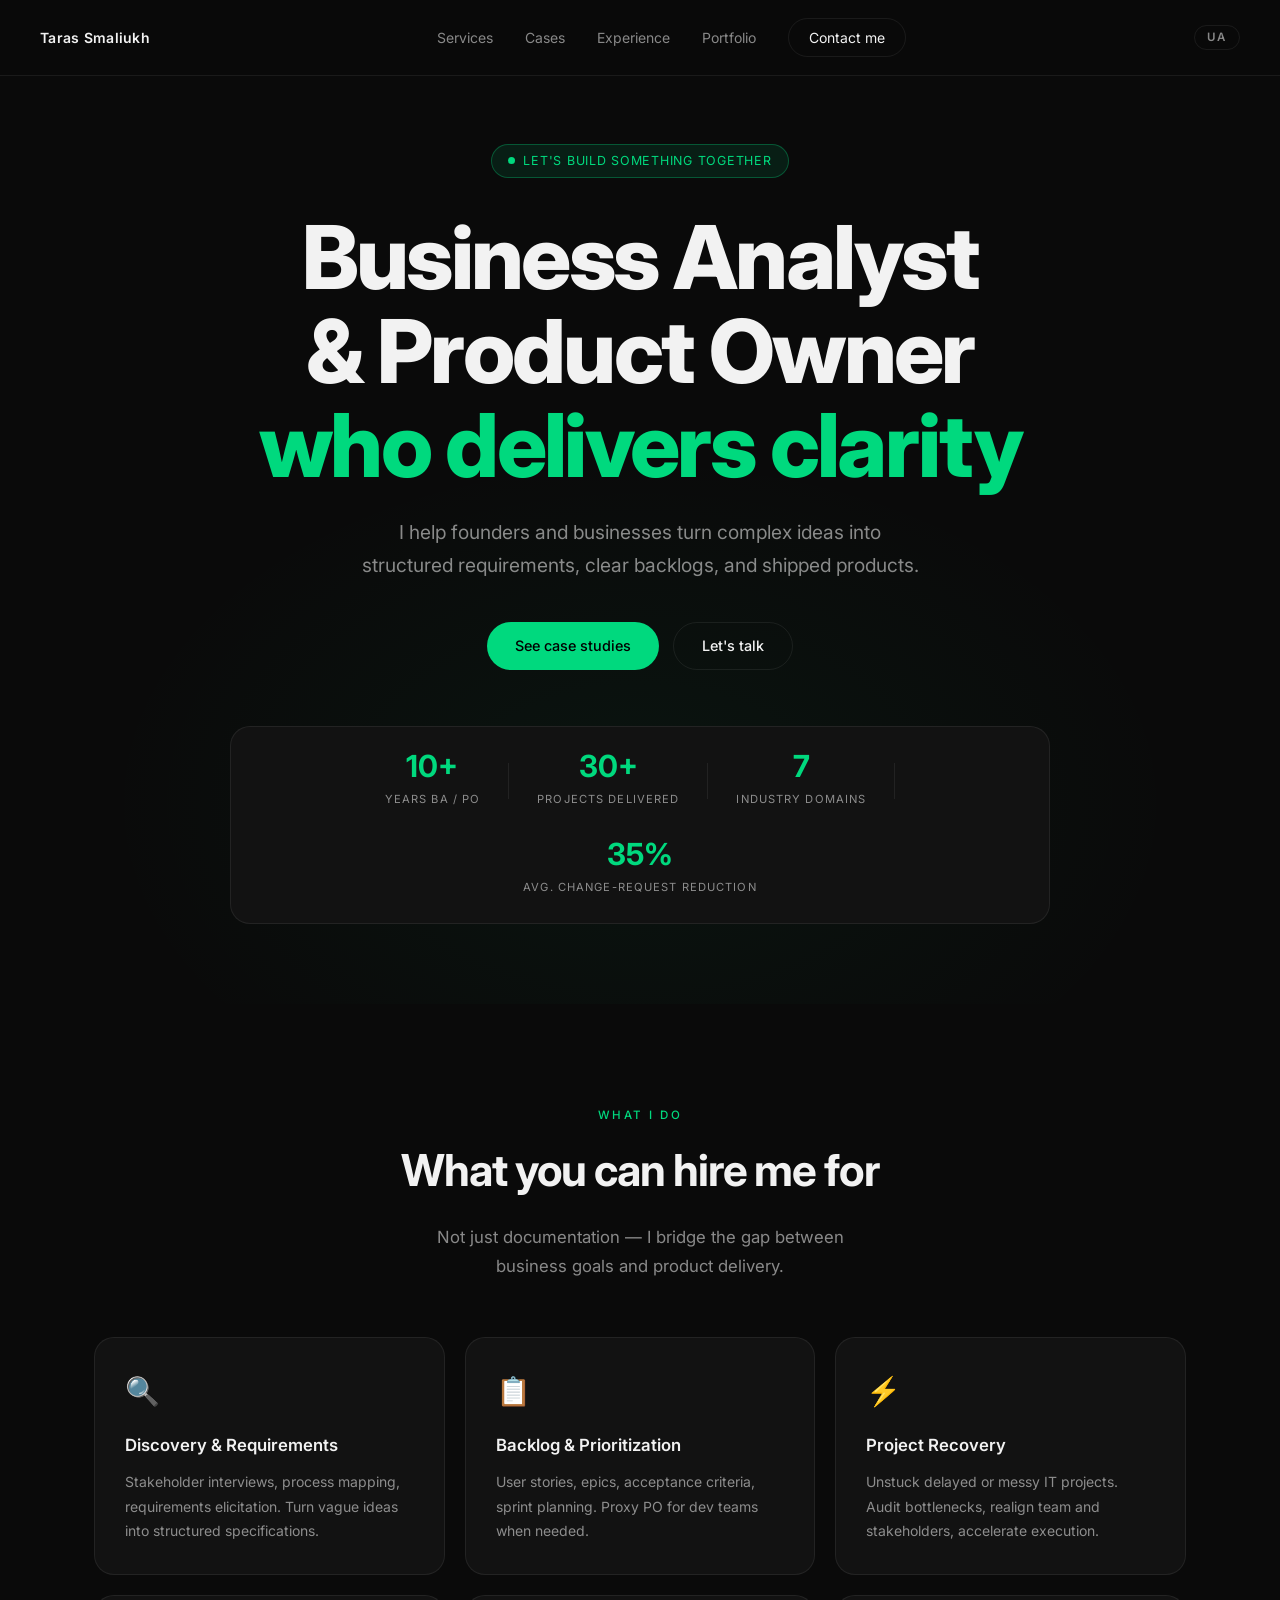
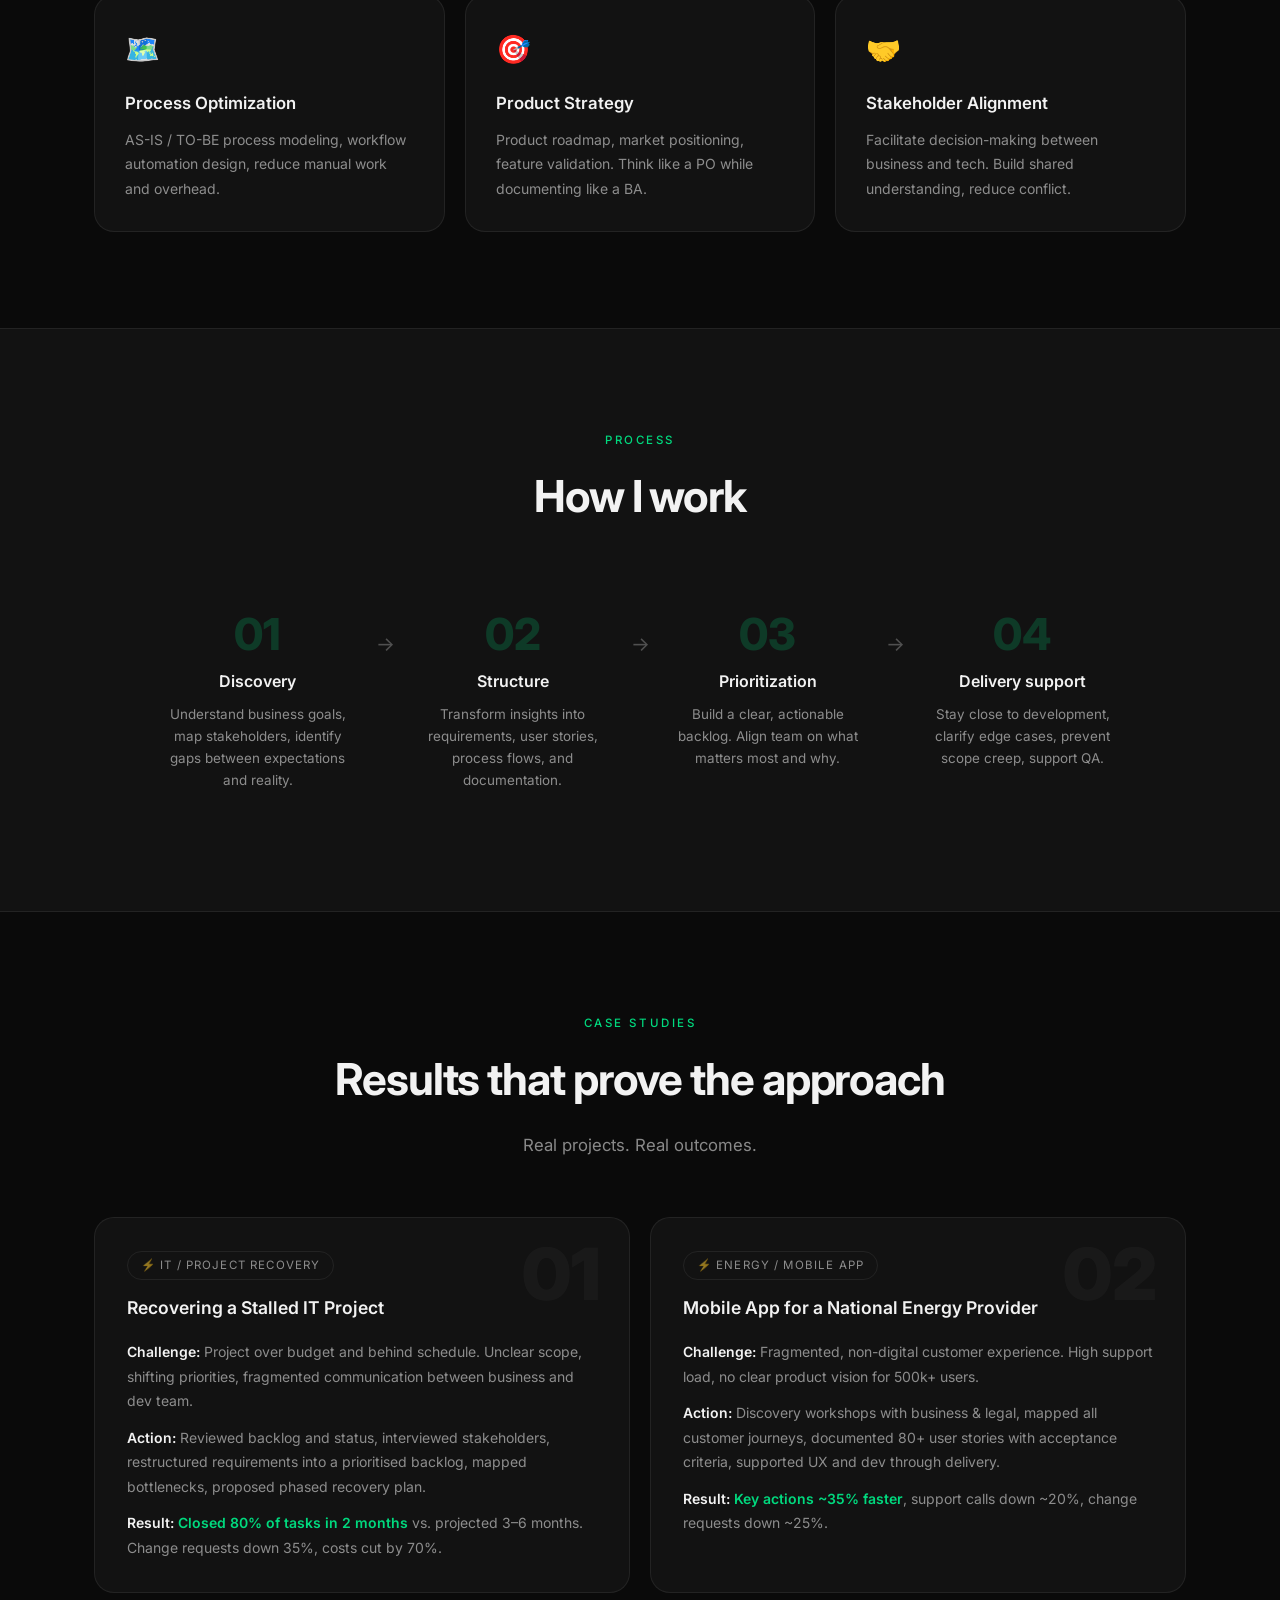
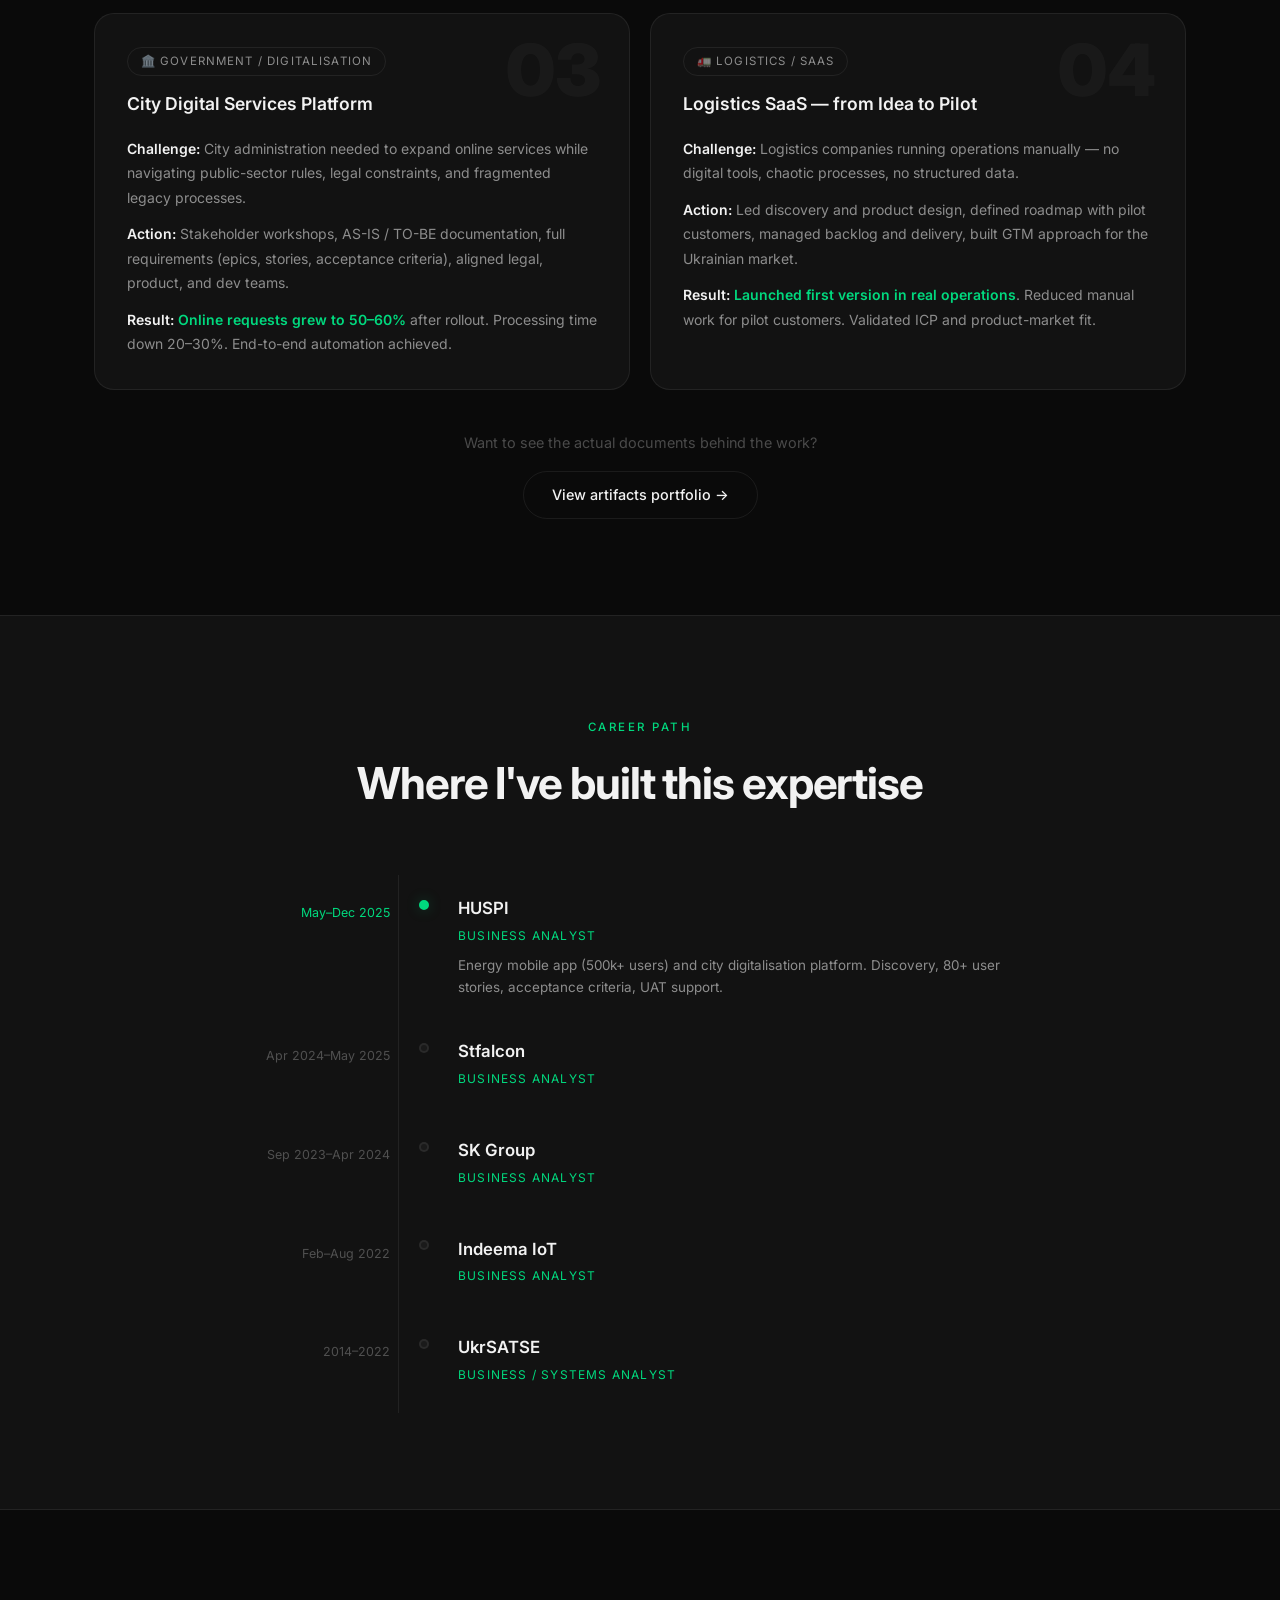
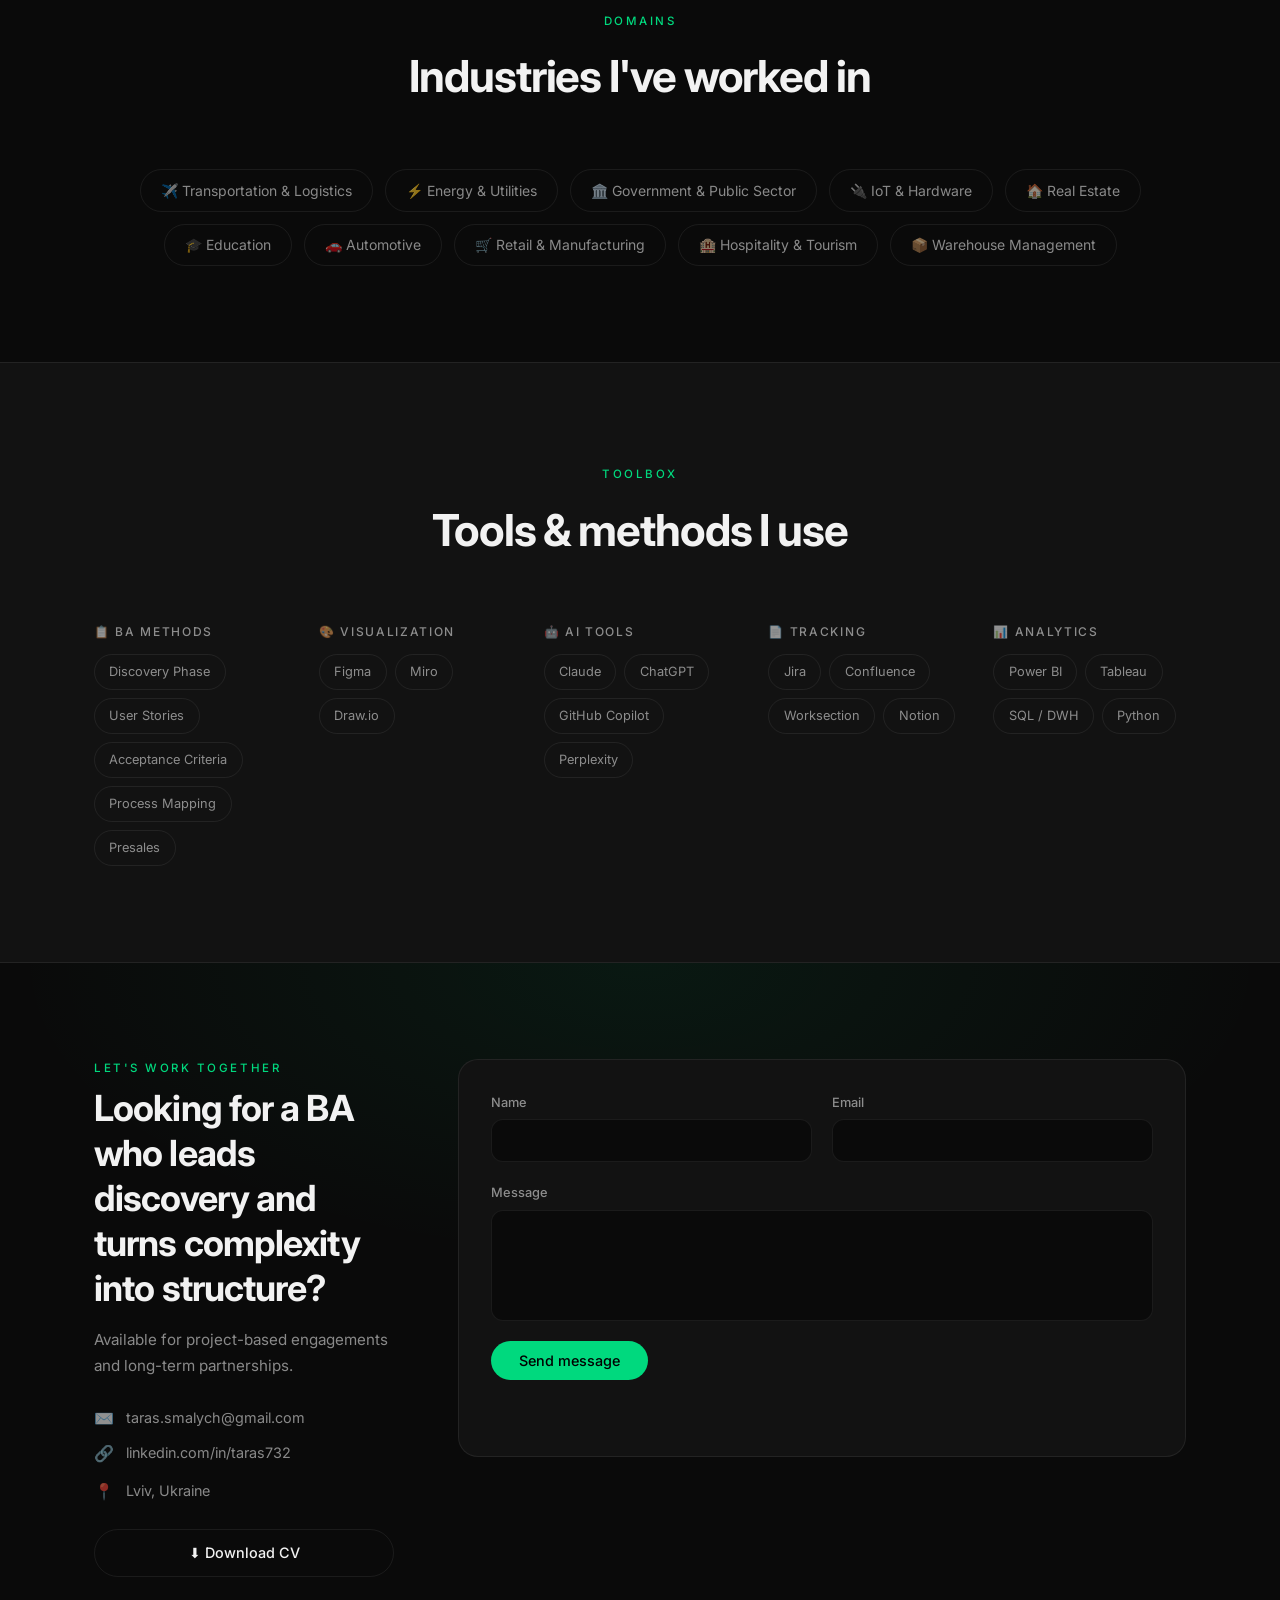
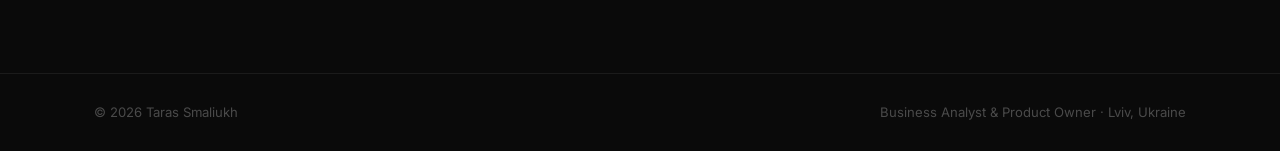
==== commit c3dc24fd: "portfolio" ====
--- a/index.html
+++ b/index.html
@@ -8,6 +8,7 @@
   <link rel="preconnect" href="https://fonts.googleapis.com">
   <link href="https://fonts.googleapis.com/css2?family=Inter:wght@300;400;500;600;700;800&display=swap" rel="stylesheet">
   <link rel="stylesheet" href="style.css">
+  <link rel="stylesheet" href="portfolio.css">
 </head>
 <body>
 
@@ -18,6 +19,7 @@
     <a href="#services" class="i18n" data-en="Services" data-uk="Послуги">Services</a>
     <a href="#cases" class="i18n" data-en="Cases" data-uk="Кейси">Cases</a>
     <a href="#timeline" class="i18n" data-en="Experience" data-uk="Досвід">Experience</a>
+    <a href="portfolio.html" class="i18n" data-en="Portfolio" data-uk="Портфоліо">Portfolio</a>
     <a href="#contact" class="nav__cta i18n" data-en="Contact me" data-uk="Зв'язатись">Contact me</a>
   </div>
   <div class="nav__right">
@@ -246,6 +248,10 @@
       </div>
 
     </div>
+    <div class="cases-cta fade-up">
+      <p class="i18n" data-en="Want to see the actual documents behind the work?" data-uk="Хочете побачити реальні документи за кейсами?">Want to see the actual documents behind the work?</p>
+      <a href="portfolio.html" class="btn btn--ghost i18n" data-en="View artifacts portfolio →" data-uk="Переглянути портфоліо артефактів →">View artifacts portfolio →</a>
+    </div>
   </div>
 </section>
 
--- a/portfolio.css
+++ b/portfolio.css
@@ -0,0 +1,284 @@
+/* ============================================================
+   PORTFOLIO PAGE
+   ============================================================ */
+
+/* --- Active nav link --- */
+.nav__portfolio-active {
+  color: var(--accent) !important;
+}
+
+/* --- Page header --- */
+.pf-page-header {
+  padding: 130px 0 48px;
+  text-align: center;
+}
+
+.pf-title {
+  font-size: clamp(40px, 7vw, 80px);
+  font-weight: 800;
+  letter-spacing: -3px;
+  margin: 12px 0 16px;
+  line-height: 1;
+}
+
+.pf-title-dot { color: var(--accent); }
+
+.pf-subtitle {
+  color: var(--t3);
+  font-size: 1rem;
+  max-width: 520px;
+  margin: 0 auto;
+  line-height: 1.7;
+}
+
+/* --- Filters --- */
+.pf-filters-bar {
+  padding: 0 0 40px;
+}
+
+.pf-filters {
+  display: flex;
+  gap: 8px;
+  flex-wrap: wrap;
+}
+
+.pf-filter-btn {
+  padding: 6px 14px;
+  border-radius: 4px;
+  font-size: 12px;
+  font-family: inherit;
+  letter-spacing: 0.5px;
+  cursor: pointer;
+  border: 1px solid var(--border);
+  background: transparent;
+  color: var(--t3);
+  transition: all 0.2s;
+}
+
+.pf-filter-btn:hover { color: var(--t1); border-color: #444; }
+
+.pf-filter-btn.is-active {
+  border-color: transparent;
+  color: #000;
+  font-weight: 600;
+}
+
+/* --- Grid --- */
+.pf-section {
+  padding-bottom: 80px;
+}
+
+.pf-grid {
+  display: grid;
+  grid-template-columns: repeat(auto-fill, minmax(310px, 1fr));
+  gap: 20px;
+}
+
+/* --- Card --- */
+.pf-card {
+  background: var(--surface);
+  border: 1px solid var(--border);
+  border-radius: 8px;
+  padding: 24px;
+  position: relative;
+  overflow: hidden;
+  cursor: pointer;
+  transition: transform 0.25s ease, border-color 0.25s ease;
+}
+
+.pf-card:hover {
+  transform: translateY(-4px);
+  border-color: #333;
+}
+
+.pf-card__accent {
+  position: absolute;
+  top: 0; left: 0; right: 0;
+  height: 2px;
+}
+
+.pf-card__top {
+  display: flex;
+  justify-content: space-between;
+  align-items: flex-start;
+  margin-bottom: 16px;
+}
+
+.pf-tag {
+  font-size: 10px;
+  font-weight: 500;
+  letter-spacing: 1.5px;
+  text-transform: uppercase;
+  padding: 4px 8px;
+  border-radius: 3px;
+}
+
+.pf-card__badges {
+  display: flex;
+  gap: 6px;
+}
+
+.pf-badge {
+  font-size: 10px;
+  color: #555;
+  background: var(--bg);
+  padding: 3px 7px;
+  border-radius: 3px;
+}
+
+.pf-card__title {
+  font-size: 16px;
+  font-weight: 700;
+  margin: 0 0 8px;
+  line-height: 1.35;
+}
+
+.pf-card__desc {
+  font-size: 13px;
+  color: var(--t3);
+  line-height: 1.55;
+  margin: 0 0 20px;
+}
+
+.pf-card__footer {
+  display: flex;
+  justify-content: space-between;
+  align-items: center;
+}
+
+.pf-card__domain { font-size: 11px; color: #555; }
+
+.pf-card__cta {
+  font-size: 11px;
+  display: flex;
+  align-items: center;
+  gap: 4px;
+}
+
+/* --- Modal --- */
+.pf-overlay {
+  position: fixed;
+  inset: 0;
+  background: rgba(0,0,0,0.85);
+  display: flex;
+  align-items: center;
+  justify-content: center;
+  z-index: 1000;
+  padding: 20px;
+  opacity: 0;
+  pointer-events: none;
+  transition: opacity 0.2s;
+}
+
+.pf-overlay.is-open {
+  opacity: 1;
+  pointer-events: auto;
+}
+
+.pf-modal {
+  background: var(--surface);
+  border: 1px solid #222;
+  border-radius: 10px;
+  width: 100%;
+  max-width: 680px;
+  max-height: 85vh;
+  overflow: hidden;
+  display: flex;
+  flex-direction: column;
+  transform: translateY(20px);
+  transition: transform 0.25s ease;
+}
+
+.pf-overlay.is-open .pf-modal {
+  transform: translateY(0);
+}
+
+.pf-modal__header {
+  padding: 20px 24px;
+  border-bottom: 1px solid var(--border);
+  display: flex;
+  justify-content: space-between;
+  align-items: flex-start;
+}
+
+.pf-modal__meta {
+  font-size: 10px;
+  letter-spacing: 1.5px;
+  text-transform: uppercase;
+  display: block;
+  margin-bottom: 6px;
+}
+
+.pf-modal__title {
+  font-size: 20px;
+  font-weight: 700;
+  margin: 0;
+  line-height: 1.3;
+}
+
+.pf-modal__close {
+  background: var(--bg);
+  border: none;
+  color: var(--t3);
+  width: 32px;
+  height: 32px;
+  border-radius: 6px;
+  cursor: pointer;
+  font-size: 16px;
+  display: flex;
+  align-items: center;
+  justify-content: center;
+  font-family: inherit;
+  flex-shrink: 0;
+  margin-left: 12px;
+  transition: color 0.2s;
+}
+
+.pf-modal__close:hover { color: var(--t1); }
+
+.pf-modal__body {
+  padding: 20px 24px;
+  overflow-y: auto;
+  flex: 1;
+}
+
+.pf-preview {
+  background: var(--bg);
+  border: 1px solid var(--border);
+  border-radius: 6px;
+  padding: 20px;
+}
+
+.pf-preview pre {
+  margin: 0;
+  font-size: 12px;
+  line-height: 1.75;
+  color: #aaa;
+  white-space: pre-wrap;
+  font-family: 'DM Mono', 'Fira Code', 'Consolas', monospace;
+}
+
+/* --- Cases CTA (in index.html) --- */
+.cases-cta {
+  text-align: center;
+  padding-top: 2.5rem;
+}
+
+.cases-cta p {
+  color: var(--t3);
+  margin-bottom: 1rem;
+  font-size: 0.9rem;
+}
+
+/* --- Responsive --- */
+@media (max-width: 720px) {
+  .pf-grid { grid-template-columns: 1fr; }
+  .pf-title { letter-spacing: -2px; }
+  .pf-page-header { padding-top: 110px; }
+}
+
+@media (max-width: 540px) {
+  .pf-modal { max-height: 95vh; }
+  .pf-modal__header { padding: 16px; }
+  .pf-modal__body { padding: 16px; }
+}
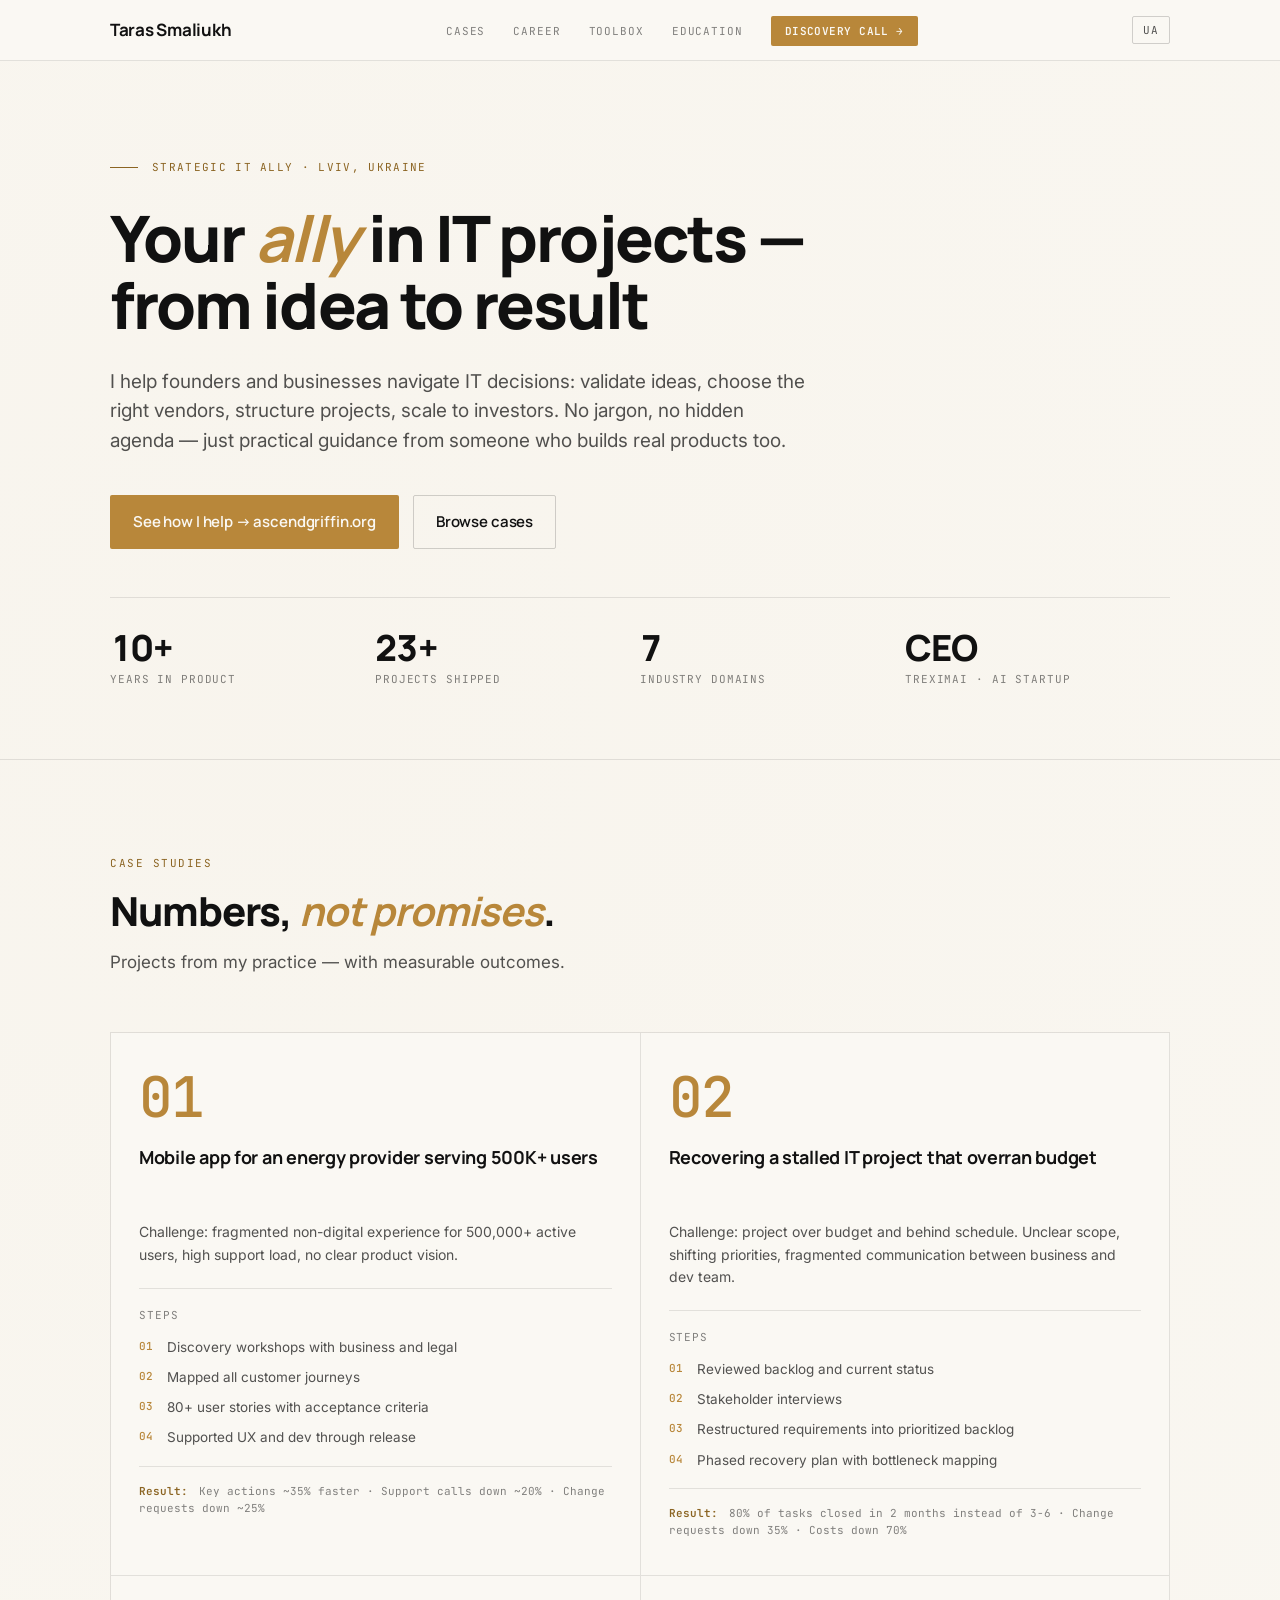
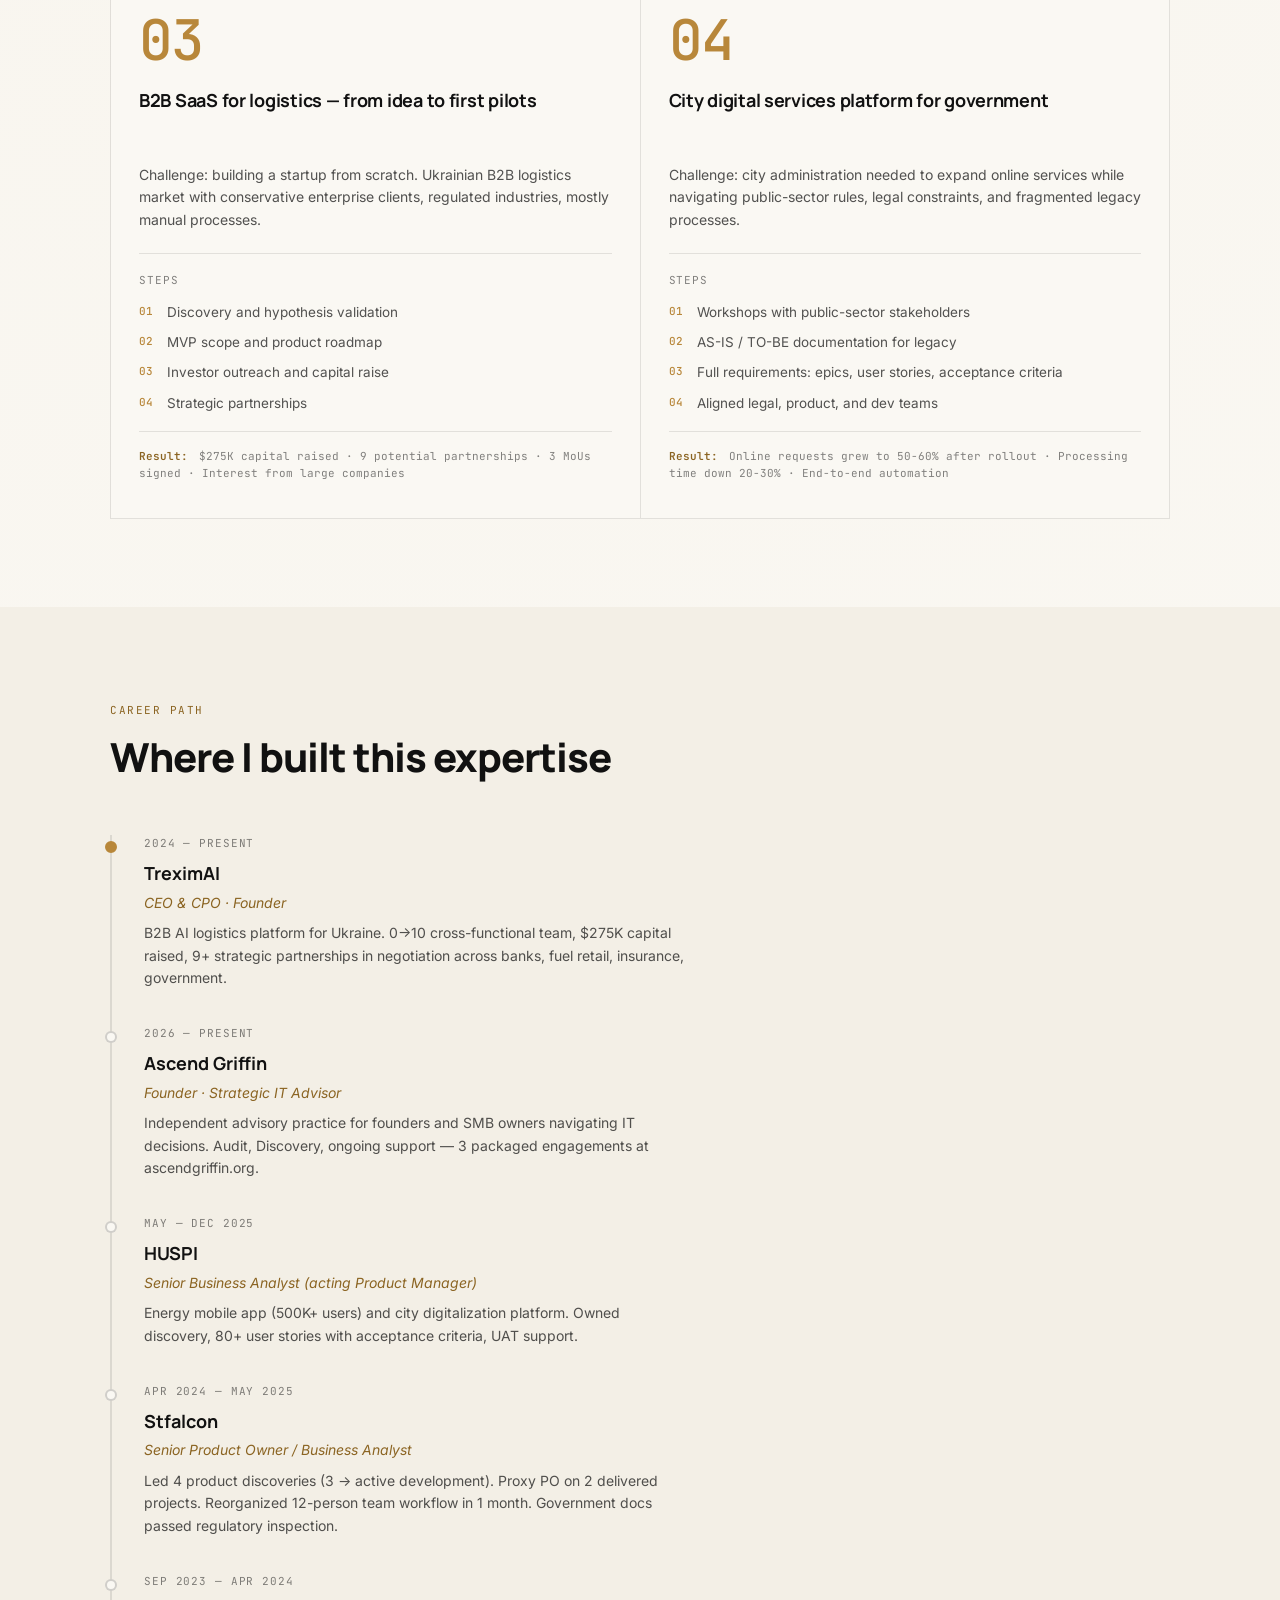
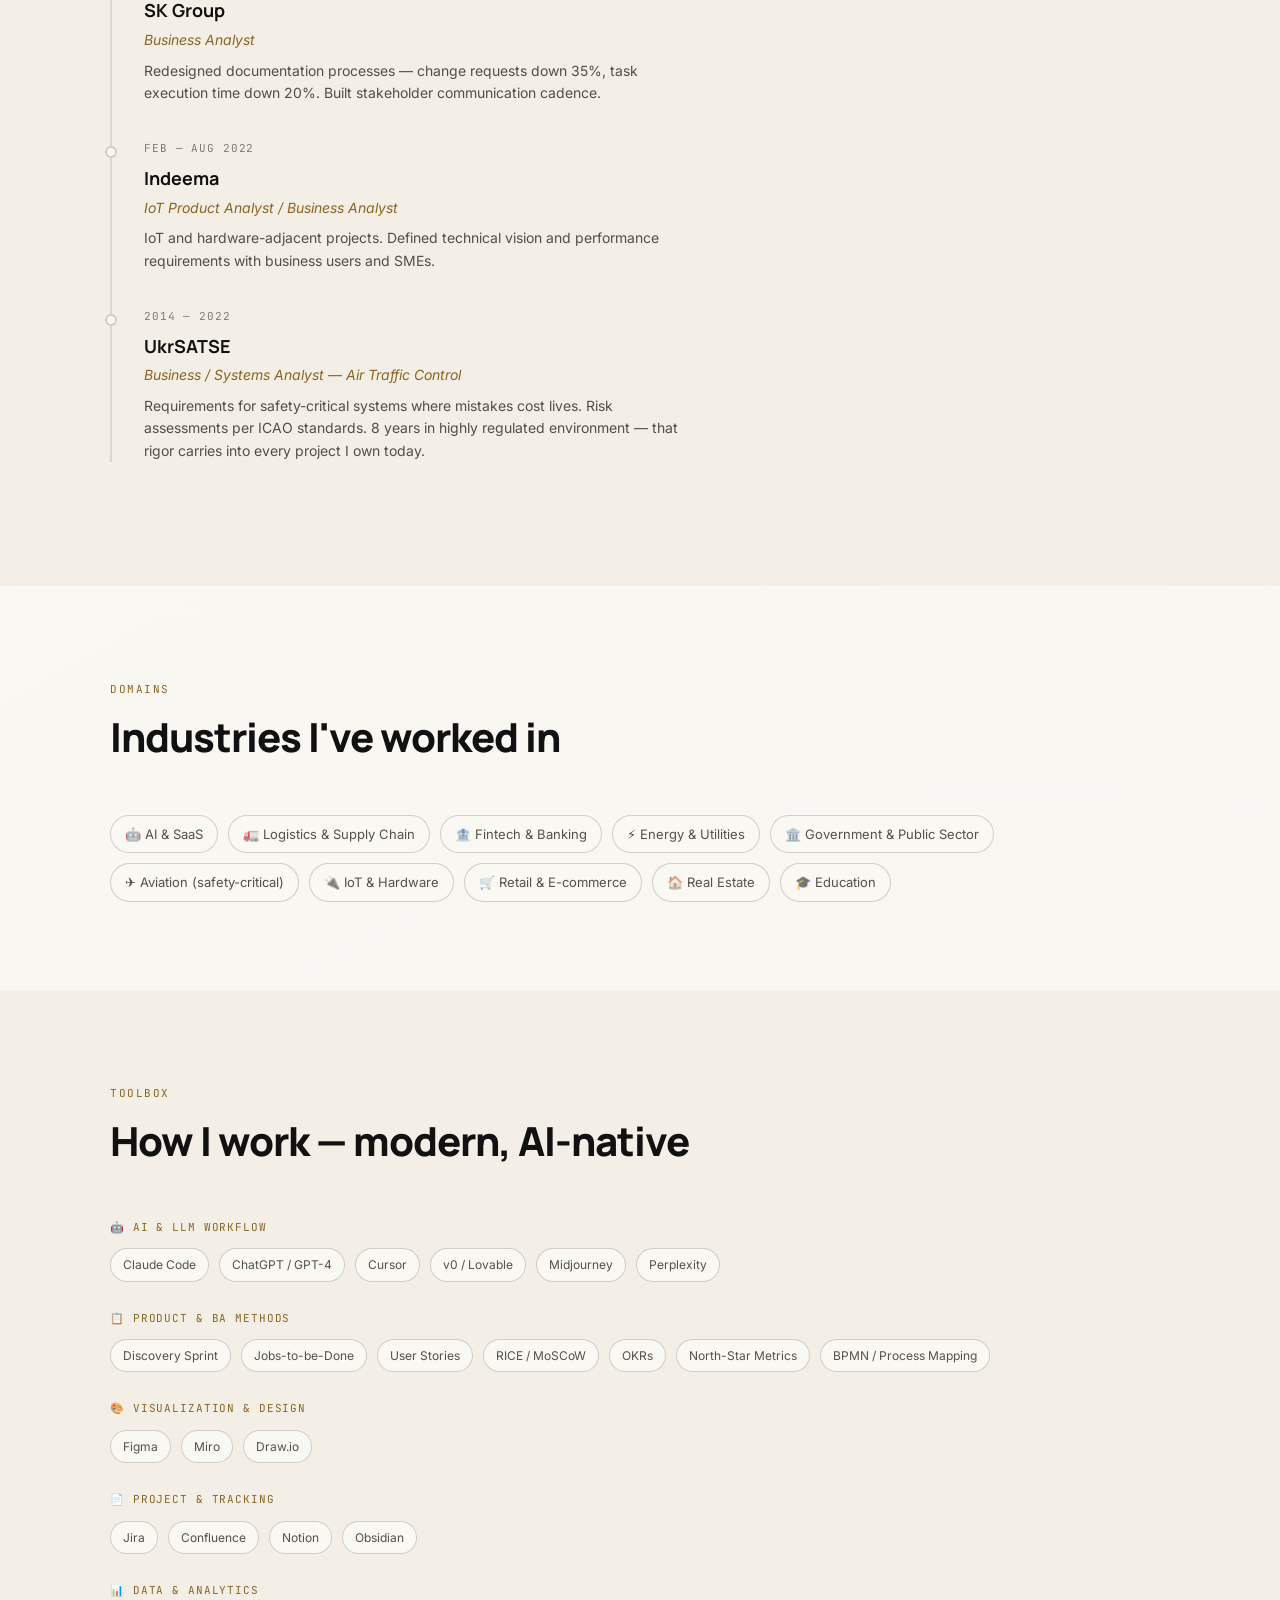
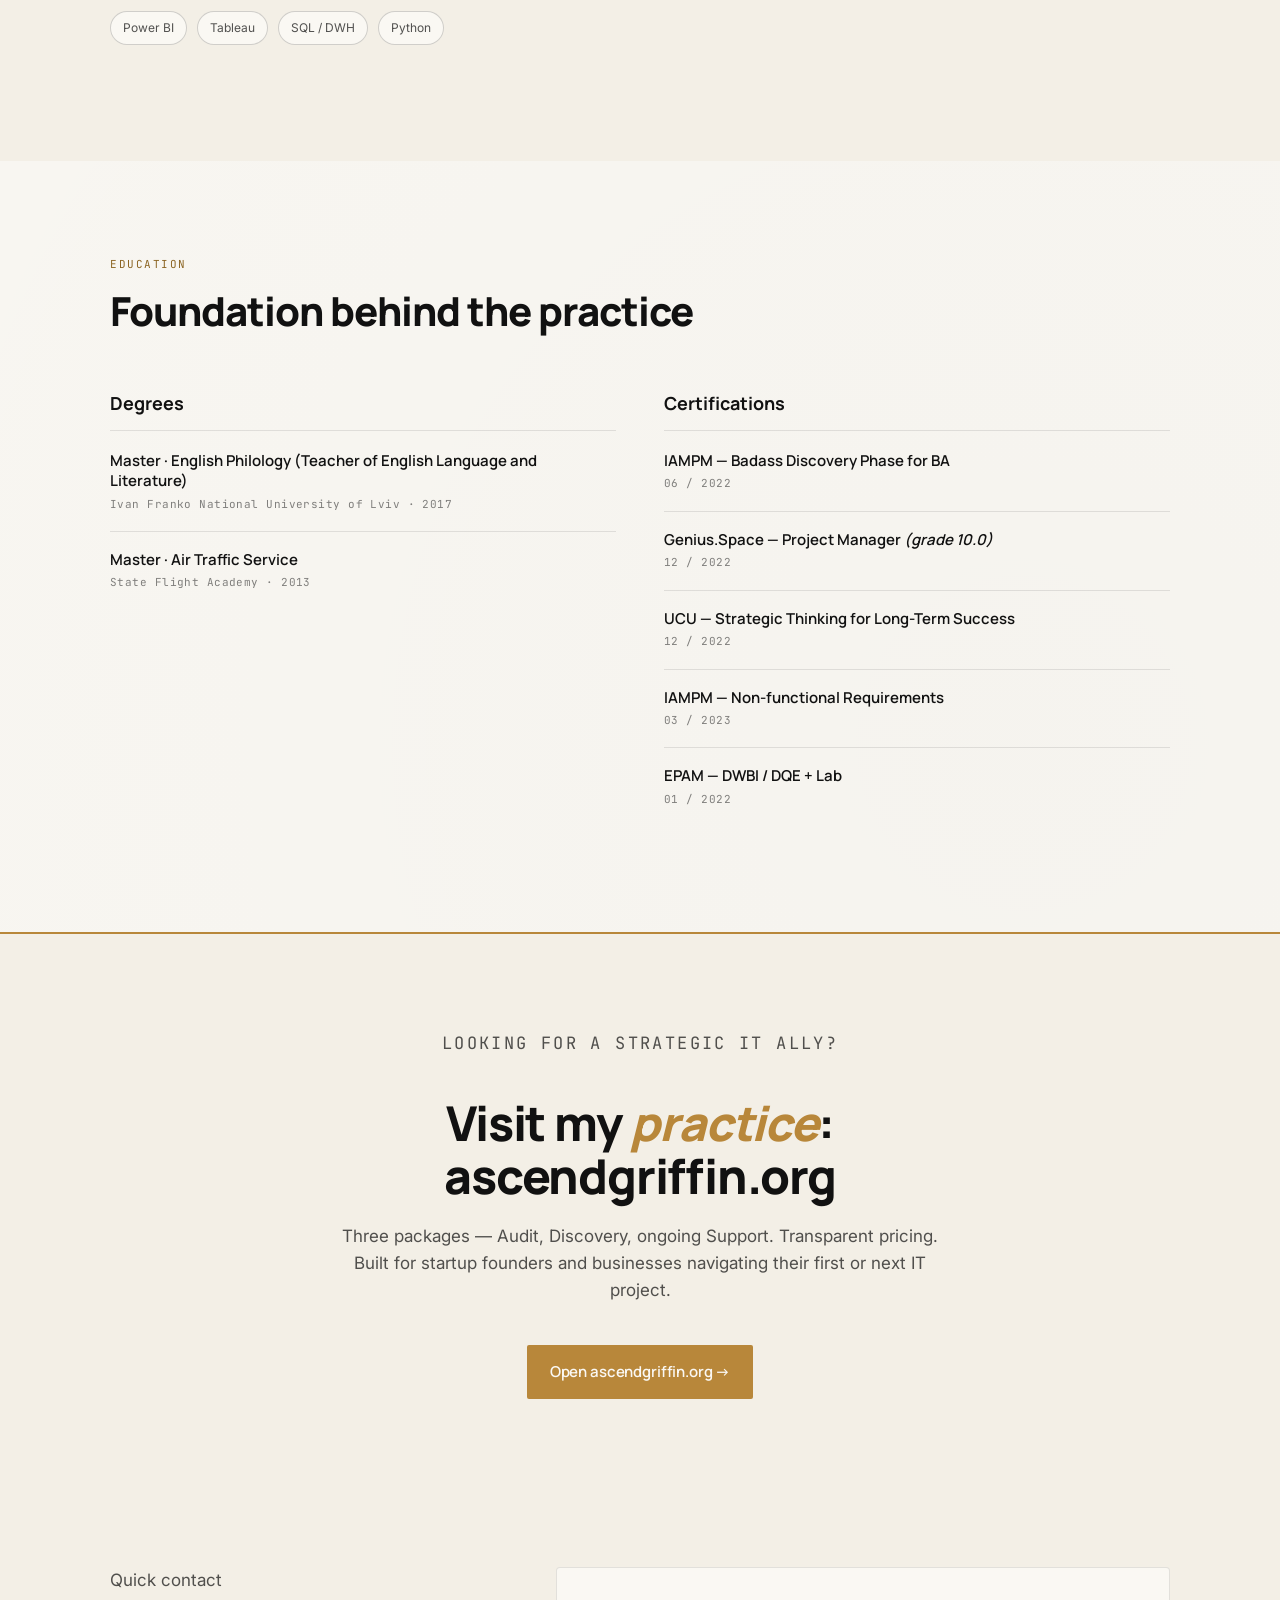
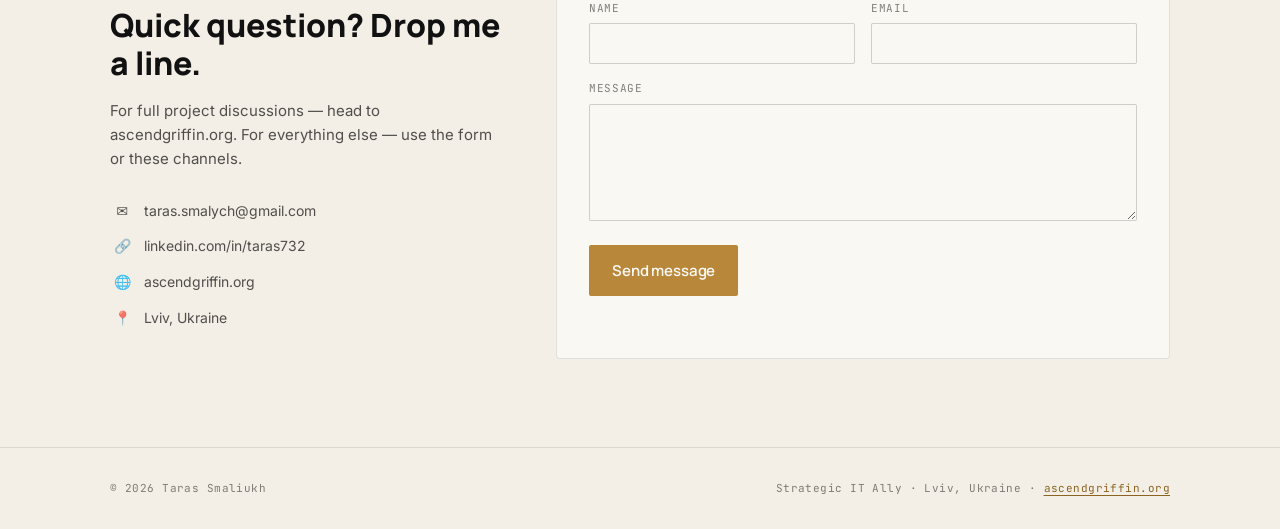
==== commit 2ba5972c: "refactor: align CV site with Ascend Griffin positioning - Hero, sections, copy rewritten to match As" ====
--- a/index.html
+++ b/index.html
@@ -3,195 +3,75 @@
 <head>
   <meta charset="UTF-8" />
   <meta name="viewport" content="width=device-width, initial-scale=1.0" />
-  <title>Taras Smaliukh — Business Analyst & Product Owner</title>
-  <meta name="description" content="Senior Business Analyst & Product Owner. Discovery, backlog, delivery. 10+ years across logistics, SaaS, IoT, government.">
+  <title>Taras Smaliukh — Strategic IT Ally for Founders & Startups</title>
+  <meta name="description" content="Strategic IT advisor for startup founders and businesses. From idea validation to scale — practical guidance, no jargon. Lviv, Ukraine.">
   <link rel="preconnect" href="https://fonts.googleapis.com">
-  <link href="https://fonts.googleapis.com/css2?family=Inter:wght@300;400;500;600;700;800&display=swap" rel="stylesheet">
+  <link rel="preconnect" href="https://fonts.gstatic.com" crossorigin>
+  <link href="https://fonts.googleapis.com/css2?family=Manrope:wght@400;500;600;700;800&family=Inter:wght@400;500;600;700&family=JetBrains+Mono:wght@400;500;600&display=swap" rel="stylesheet">
   <link rel="stylesheet" href="style.css">
-  <link rel="stylesheet" href="portfolio.css">
 </head>
 <body>
 
 <!-- NAV -->
 <nav class="nav" id="nav">
-  <a class="nav__name" href="#hero">Taras Smaliukh</a>
-  <div class="nav__links" id="navLinks">
-    <a href="#services" class="i18n" data-en="Services" data-uk="Послуги">Services</a>
-    <a href="#cases" class="i18n" data-en="Cases" data-uk="Кейси">Cases</a>
-    <a href="#timeline" class="i18n" data-en="Experience" data-uk="Досвід">Experience</a>
-    <a href="portfolio.html" class="i18n" data-en="Portfolio" data-uk="Портфоліо">Portfolio</a>
-    <a href="#contact" class="nav__cta i18n" data-en="Contact me" data-uk="Зв'язатись">Contact me</a>
-  </div>
-  <div class="nav__right">
-    <button class="lang-btn" id="langBtn" aria-label="Switch language">UA</button>
-    <button class="nav__burger" aria-label="Menu" id="navBurger">
-      <span></span><span></span><span></span>
-    </button>
+  <div class="nav__inner">
+    <a class="nav__name" href="#hero">Taras Smaliukh</a>
+    <ul class="nav__links" id="navLinks">
+      <li><a href="#cases" class="i18n" data-en="Cases" data-uk="Кейси">Cases</a></li>
+      <li><a href="#career" class="i18n" data-en="Career" data-uk="Кар'єра">Career</a></li>
+      <li><a href="#tools" class="i18n" data-en="Toolbox" data-uk="Інструменти">Toolbox</a></li>
+      <li><a href="#education" class="i18n" data-en="Education" data-uk="Освіта">Education</a></li>
+      <li><a href="https://ascendgriffin.org" target="_blank" rel="noopener" class="nav__cta i18n" data-en="Discovery Call →" data-uk="Discovery Call →">Discovery Call →</a></li>
+    </ul>
+    <div class="nav__right">
+      <button class="lang-btn" id="langBtn" aria-label="Switch language">UA</button>
+      <button class="nav__burger" aria-label="Menu" id="navBurger">
+        <span></span><span></span><span></span>
+      </button>
+    </div>
   </div>
 </nav>
 
 <!-- HERO -->
 <section class="hero" id="hero">
   <div class="hero__inner">
-    <div class="hero__badge">
-      <span class="hero__badge-dot"></span>
-      <span class="i18n" data-en="Let's build something together" data-uk="Готовий до вашого проекту">Let's build something together</span>
-    </div>
+    <p class="hero__badge">
+      <span class="i18n" data-en="Strategic IT Ally · Lviv, Ukraine" data-uk="Стратегічний IT-союзник · Львів, Україна">Strategic IT Ally · Lviv, Ukraine</span>
+    </p>
     <h1 class="hero__title">
-      <span class="i18n" data-en="Business Analyst" data-uk="Бізнес-аналітик">Business Analyst</span><br>
-      <span class="i18n" data-en="&amp; Product Owner" data-uk="&amp; Product Owner">&amp; Product Owner</span><br>
-      <em class="i18n" data-en="who delivers clarity" data-uk="який вносить ясність">who delivers clarity</em>
+      <span class="i18n"
+            data-en="Your <em>ally</em> in IT projects — from idea to result"
+            data-uk="Ваш <em>союзник</em> у IT-проєктах — від ідеї до результату">
+        Your <em>ally</em> in IT projects — from idea to result
+      </span>
     </h1>
     <p class="hero__sub i18n"
-       data-en="I help founders and businesses turn complex ideas into structured requirements, clear backlogs, and shipped products."
-       data-uk="Допомагаю засновникам та бізнесу перетворювати складні ідеї на чіткі вимоги, структуровані беклоги та реальні продукти.">
-      I help founders and businesses turn complex ideas into structured requirements, clear backlogs, and shipped products.
+       data-en="I help founders and businesses navigate IT decisions: validate ideas, choose the right vendors, structure projects, scale to investors. No jargon, no hidden agenda — just practical guidance from someone who builds real products too."
+       data-uk="Допомагаю засновникам і бізнесу приймати IT-рішення: валідувати ідеї, обирати правильних виконавців, структурувати проєкти, масштабувати до інвесторів. Без жаргону і прихованих мотивів — тільки практичні поради від людини, яка сама будує реальні продукти.">
+      I help founders and businesses navigate IT decisions: validate ideas, choose the right vendors, structure projects, scale to investors. No jargon, no hidden agenda — just practical guidance from someone who builds real products too.
     </p>
+
     <div class="hero__actions">
-      <a href="#cases" class="btn btn--primary i18n" data-en="See case studies" data-uk="Переглянути кейси">See case studies</a>
-      <a href="#contact" class="btn btn--ghost i18n" data-en="Let's talk" data-uk="Поговорити">Let's talk</a>
-    </div>
+      <a href="https://ascendgriffin.org" target="_blank" rel="noopener" class="btn btn--primary i18n" data-en="See how I help → ascendgriffin.org" data-uk="Як я допомагаю → ascendgriffin.org">See how I help → ascendgriffin.org</a>
+      <a href="#cases" class="btn btn--ghost i18n" data-en="Browse cases" data-uk="Кейси">Browse cases</a>
+    </div>
+
     <div class="hero__stats">
       <div class="stat">
         <span class="stat__num">10+</span>
-        <span class="stat__label i18n" data-en="Years BA&nbsp;/&nbsp;PO" data-uk="Років BA&nbsp;/&nbsp;PO">Years BA&nbsp;/&nbsp;PO</span>
-      </div>
-      <div class="stat__sep"></div>
+        <span class="stat__label i18n" data-en="Years in product" data-uk="Років у продукті">Years in product</span>
+      </div>
       <div class="stat">
-        <span class="stat__num">30+</span>
-        <span class="stat__label i18n" data-en="Projects delivered" data-uk="Проектів здано">Projects delivered</span>
-      </div>
-      <div class="stat__sep"></div>
+        <span class="stat__num">23+</span>
+        <span class="stat__label i18n" data-en="Projects shipped" data-uk="Проєктів реалізовано">Projects shipped</span>
+      </div>
       <div class="stat">
         <span class="stat__num">7</span>
-        <span class="stat__label i18n" data-en="Industry domains" data-uk="Галузевих доменів">Industry domains</span>
-      </div>
-      <div class="stat__sep"></div>
+        <span class="stat__label i18n" data-en="Industry domains" data-uk="Доменів індустрії">Industry domains</span>
+      </div>
       <div class="stat">
-        <span class="stat__num">35%</span>
-        <span class="stat__label i18n" data-en="Avg. change-request reduction" data-uk="Скорочення change requests">Avg. change-request reduction</span>
-      </div>
-    </div>
-  </div>
-</section>
-
-<!-- SERVICES -->
-<section class="section" id="services">
-  <div class="container">
-    <div class="section__head fade-up">
-      <span class="label i18n" data-en="What I do" data-uk="Що я роблю">What I do</span>
-      <h2 class="i18n" data-en="What you can hire me for" data-uk="За що мене наймають">What you can hire me for</h2>
-      <p class="section__desc i18n"
-         data-en="Not just documentation — I bridge the gap between business goals and product delivery."
-         data-uk="Не просто документація — я зв'язую бізнес-цілі та продуктову доставку.">
-        Not just documentation — I bridge the gap between business goals and product delivery.
-      </p>
-    </div>
-    <div class="grid grid--3">
-      <div class="card fade-up">
-        <div class="card__icon">🔍</div>
-        <h3 class="i18n" data-en="Discovery &amp; Requirements" data-uk="Discovery та Вимоги">Discovery &amp; Requirements</h3>
-        <p class="i18n"
-           data-en="Stakeholder interviews, process mapping, requirements elicitation. Turn vague ideas into structured specifications."
-           data-uk="Інтерв'ю зі стейкхолдерами, картування процесів, виявлення вимог. Перетворюю нечіткі ідеї на структуровані специфікації.">
-          Stakeholder interviews, process mapping, requirements elicitation. Turn vague ideas into structured specifications.
-        </p>
-      </div>
-      <div class="card fade-up">
-        <div class="card__icon">📋</div>
-        <h3 class="i18n" data-en="Backlog &amp; Prioritization" data-uk="Беклог та Пріоритезація">Backlog &amp; Prioritization</h3>
-        <p class="i18n"
-           data-en="User stories, epics, acceptance criteria, sprint planning. Proxy PO for dev teams when needed."
-           data-uk="User stories, епіки, критерії приймання, планування спринтів. Proxy PO для dev-команди за потреби.">
-          User stories, epics, acceptance criteria, sprint planning. Proxy PO for dev teams when needed.
-        </p>
-      </div>
-      <div class="card fade-up">
-        <div class="card__icon">⚡</div>
-        <h3 class="i18n" data-en="Project Recovery" data-uk="Відновлення проектів">Project Recovery</h3>
-        <p class="i18n"
-           data-en="Unstuck delayed or messy IT projects. Audit bottlenecks, realign team and stakeholders, accelerate execution."
-           data-uk="Розблоковую затримані або хаотичні IT-проекти. Аудит вузьких місць, перебудова команди та стейкхолдерів.">
-          Unstuck delayed or messy IT projects. Audit bottlenecks, realign team and stakeholders, accelerate execution.
-        </p>
-      </div>
-      <div class="card fade-up">
-        <div class="card__icon">🗺️</div>
-        <h3 class="i18n" data-en="Process Optimization" data-uk="Оптимізація процесів">Process Optimization</h3>
-        <p class="i18n"
-           data-en="AS-IS / TO-BE process modeling, workflow automation design, reduce manual work and overhead."
-           data-uk="Моделювання AS-IS / TO-BE процесів, дизайн автоматизації, скорочення ручної роботи.">
-          AS-IS / TO-BE process modeling, workflow automation design, reduce manual work and overhead.
-        </p>
-      </div>
-      <div class="card fade-up">
-        <div class="card__icon">🎯</div>
-        <h3 class="i18n" data-en="Product Strategy" data-uk="Продуктова стратегія">Product Strategy</h3>
-        <p class="i18n"
-           data-en="Product roadmap, market positioning, feature validation. Think like a PO while documenting like a BA."
-           data-uk="Роадмапа продукту, позиціонування на ринку, валідація фіч. Мислю як PO, документую як BA.">
-          Product roadmap, market positioning, feature validation. Think like a PO while documenting like a BA.
-        </p>
-      </div>
-      <div class="card fade-up">
-        <div class="card__icon">🤝</div>
-        <h3 class="i18n" data-en="Stakeholder Alignment" data-uk="Вирівнювання стейкхолдерів">Stakeholder Alignment</h3>
-        <p class="i18n"
-           data-en="Facilitate decision-making between business and tech. Build shared understanding, reduce conflict."
-           data-uk="Фасилітую прийняття рішень між бізнесом і технічною командою. Будую спільне розуміння.">
-          Facilitate decision-making between business and tech. Build shared understanding, reduce conflict.
-        </p>
-      </div>
-    </div>
-  </div>
-</section>
-
-<!-- PROCESS -->
-<section class="section section--alt" id="how">
-  <div class="container">
-    <div class="section__head fade-up">
-      <span class="label i18n" data-en="Process" data-uk="Процес">Process</span>
-      <h2 class="i18n" data-en="How I work" data-uk="Як я працюю">How I work</h2>
-    </div>
-    <div class="process fade-up">
-      <div class="process__step">
-        <div class="process__num">01</div>
-        <h3 class="i18n" data-en="Discovery" data-uk="Discovery">Discovery</h3>
-        <p class="i18n"
-           data-en="Understand business goals, map stakeholders, identify gaps between expectations and reality."
-           data-uk="Розуміння бізнес-цілей, картування стейкхолдерів, виявлення розривів між очікуваннями та реальністю.">
-          Understand business goals, map stakeholders, identify gaps between expectations and reality.
-        </p>
-      </div>
-      <div class="process__arrow">→</div>
-      <div class="process__step">
-        <div class="process__num">02</div>
-        <h3 class="i18n" data-en="Structure" data-uk="Структура">Structure</h3>
-        <p class="i18n"
-           data-en="Transform insights into requirements, user stories, process flows, and documentation."
-           data-uk="Перетворення інсайтів на вимоги, user stories, процесні схеми та документацію.">
-          Transform insights into requirements, user stories, process flows, and documentation.
-        </p>
-      </div>
-      <div class="process__arrow">→</div>
-      <div class="process__step">
-        <div class="process__num">03</div>
-        <h3 class="i18n" data-en="Prioritization" data-uk="Пріоритезація">Prioritization</h3>
-        <p class="i18n"
-           data-en="Build a clear, actionable backlog. Align team on what matters most and why."
-           data-uk="Побудова чіткого, дієвого беклогу. Вирівнювання команди навколо найважливішого.">
-          Build a clear, actionable backlog. Align team on what matters most and why.
-        </p>
-      </div>
-      <div class="process__arrow">→</div>
-      <div class="process__step">
-        <div class="process__num">04</div>
-        <h3 class="i18n" data-en="Delivery support" data-uk="Супровід доставки">Delivery support</h3>
-        <p class="i18n"
-           data-en="Stay close to development, clarify edge cases, prevent scope creep, support QA."
-           data-uk="Залишаюсь поруч з розробкою, уточнюю крайові випадки, запобігаю scope creep, підтримую QA.">
-          Stay close to development, clarify edge cases, prevent scope creep, support QA.
-        </p>
+        <span class="stat__num">CEO</span>
+        <span class="stat__label i18n" data-en="TreximAI · AI startup" data-uk="TreximAI · AI-стартап">TreximAI · AI startup</span>
       </div>
     </div>
   </div>
@@ -202,116 +82,197 @@
   <div class="container">
     <div class="section__head fade-up">
       <span class="label i18n" data-en="Case studies" data-uk="Кейси">Case studies</span>
-      <h2 class="i18n" data-en="Results that prove the approach" data-uk="Результати, що підтверджують підхід">Results that prove the approach</h2>
-      <p class="section__desc i18n" data-en="Real projects. Real outcomes." data-uk="Реальні проекти. Реальні результати.">Real projects. Real outcomes.</p>
-    </div>
+      <h2 class="i18n" data-en="Numbers, <em>not promises</em>." data-uk="<em>Цифри</em>, а не обіцянки.">Numbers, <em>not promises</em>.</h2>
+      <p class="section__desc i18n" data-en="Projects from my practice — with measurable outcomes." data-uk="Проєкти з моєї практики — з результатами, які можна виміряти.">Projects from my practice — with measurable outcomes.</p>
+    </div>
+
     <div class="cases-grid fade-up">
 
-      <div class="case-card" data-n="01">
-        <div class="case-card__tag i18n" data-en="⚡ IT / Project Recovery" data-uk="⚡ IT / Відновлення проекту">⚡ IT / Project Recovery</div>
-        <h3 class="i18n" data-en="Recovering a Stalled IT Project" data-uk="Відновлення застряглого IT-проекту">Recovering a Stalled IT Project</h3>
-        <div class="case-card__body">
-          <p><strong class="i18n" data-en="Challenge:" data-uk="Виклик:">Challenge:</strong> <span class="i18n" data-en="Project over budget and behind schedule. Unclear scope, shifting priorities, fragmented communication between business and dev team." data-uk="Проект перевитратив бюджет і відстав від графіку. Нечіткий scope, постійні зміни пріоритетів, розірвана комунікація між бізнесом та dev-командою.">Project over budget and behind schedule. Unclear scope, shifting priorities, fragmented communication between business and dev team.</span></p>
-          <p><strong class="i18n" data-en="Action:" data-uk="Дії:">Action:</strong> <span class="i18n" data-en="Reviewed backlog and status, interviewed stakeholders, restructured requirements into a prioritised backlog, mapped bottlenecks, proposed phased recovery plan." data-uk="Переглянув беклог та статус, провів інтерв'ю зі стейкхолдерами, переструктурував вимоги в пріоритизований беклог, запропонував поетапний план відновлення.">Reviewed backlog and status, interviewed stakeholders, restructured requirements into a prioritised backlog, mapped bottlenecks, proposed phased recovery plan.</span></p>
-          <p><strong class="i18n" data-en="Result:" data-uk="Результат:">Result:</strong> <span class="accent-text i18n" data-en="Closed 80% of tasks in 2 months" data-uk="Закрито 80% задач за 2 місяці">Closed 80% of tasks in 2 months</span> <span class="i18n" data-en="vs. projected 3–6 months. Change requests down 35%, costs cut by 70%." data-uk="замість запланованих 3–6 місяців. Change requests знизились на 35%, пов'язані витрати — на 70%.">vs. projected 3–6 months. Change requests down 35%, costs cut by 70%.</span></p>
-        </div>
-      </div>
-
-      <div class="case-card" data-n="02">
-        <div class="case-card__tag i18n" data-en="⚡ Energy / Mobile App" data-uk="⚡ Енергетика / Мобільний додаток">⚡ Energy / Mobile App</div>
-        <h3 class="i18n" data-en="Mobile App for a National Energy Provider" data-uk="Мобільний додаток для національного енергопостачальника">Mobile App for a National Energy Provider</h3>
-        <div class="case-card__body">
-          <p><strong class="i18n" data-en="Challenge:" data-uk="Виклик:">Challenge:</strong> <span class="i18n" data-en="Fragmented, non-digital customer experience. High support load, no clear product vision for 500k+ users." data-uk="Фрагментований, нецифровий досвід клієнтів. Висока навантаженість підтримки, відсутність продуктового бачення для 500k+ користувачів.">Fragmented, non-digital customer experience. High support load, no clear product vision for 500k+ users.</span></p>
-          <p><strong class="i18n" data-en="Action:" data-uk="Дії:">Action:</strong> <span class="i18n" data-en="Discovery workshops with business &amp; legal, mapped all customer journeys, documented 80+ user stories with acceptance criteria, supported UX and dev through delivery." data-uk="Discovery-воркшопи з бізнесом і юристами, картування всіх customer journeys, 80+ user stories з критеріями приймання, супровід UX та dev до релізу.">Discovery workshops with business &amp; legal, mapped all customer journeys, documented 80+ user stories with acceptance criteria, supported UX and dev through delivery.</span></p>
-          <p><strong class="i18n" data-en="Result:" data-uk="Результат:">Result:</strong> <span class="accent-text i18n" data-en="Key actions ~35% faster" data-uk="Ключові дії пришвидшились на ~35%">Key actions ~35% faster</span><span class="i18n" data-en=", support calls down ~20%, change requests down ~25%." data-uk=", дзвінки у підтримку знизились на ~20%, change requests — на ~25%.">, support calls down ~20%, change requests down ~25%.</span></p>
-        </div>
-      </div>
-
-      <div class="case-card" data-n="03">
-        <div class="case-card__tag i18n" data-en="🏛️ Government / Digitalisation" data-uk="🏛️ Держсектор / Цифровізація">🏛️ Government / Digitalisation</div>
-        <h3 class="i18n" data-en="City Digital Services Platform" data-uk="Цифрова платформа міських послуг">City Digital Services Platform</h3>
-        <div class="case-card__body">
-          <p><strong class="i18n" data-en="Challenge:" data-uk="Виклик:">Challenge:</strong> <span class="i18n" data-en="City administration needed to expand online services while navigating public-sector rules, legal constraints, and fragmented legacy processes." data-uk="Міська адміністрація потребувала розширення онлайн-послуг з урахуванням держсекторних норм, правових обмежень та фрагментованих legacy-процесів.">City administration needed to expand online services while navigating public-sector rules, legal constraints, and fragmented legacy processes.</span></p>
-          <p><strong class="i18n" data-en="Action:" data-uk="Дії:">Action:</strong> <span class="i18n" data-en="Stakeholder workshops, AS-IS / TO-BE documentation, full requirements (epics, stories, acceptance criteria), aligned legal, product, and dev teams." data-uk="Воркшопи зі стейкхолдерами, документування AS-IS / TO-BE, повний набір вимог, вирівнювання юридичного, продуктового та tech-відділів.">Stakeholder workshops, AS-IS / TO-BE documentation, full requirements (epics, stories, acceptance criteria), aligned legal, product, and dev teams.</span></p>
-          <p><strong class="i18n" data-en="Result:" data-uk="Результат:">Result:</strong> <span class="accent-text i18n" data-en="Online requests grew to 50–60%" data-uk="Онлайн-звернення зросли до 50–60%">Online requests grew to 50–60%</span> <span class="i18n" data-en="after rollout. Processing time down 20–30%. End-to-end automation achieved." data-uk="після запуску. Час обробки скоротився на 20–30%. Досягнено наскрізну автоматизацію.">after rollout. Processing time down 20–30%. End-to-end automation achieved.</span></p>
-        </div>
-      </div>
-
-      <div class="case-card" data-n="04">
-        <div class="case-card__tag i18n" data-en="🚛 Logistics / SaaS" data-uk="🚛 Логістика / SaaS">🚛 Logistics / SaaS</div>
-        <h3 class="i18n" data-en="Logistics SaaS — from Idea to Pilot" data-uk="Логістичний SaaS — від ідеї до пілоту">Logistics SaaS — from Idea to Pilot</h3>
-        <div class="case-card__body">
-          <p><strong class="i18n" data-en="Challenge:" data-uk="Виклик:">Challenge:</strong> <span class="i18n" data-en="Logistics companies running operations manually — no digital tools, chaotic processes, no structured data." data-uk="Логістичні компанії управляли операціями вручну — без цифрових інструментів, хаотичні процеси, відсутність структурованих даних.">Logistics companies running operations manually — no digital tools, chaotic processes, no structured data.</span></p>
-          <p><strong class="i18n" data-en="Action:" data-uk="Дії:">Action:</strong> <span class="i18n" data-en="Led discovery and product design, defined roadmap with pilot customers, managed backlog and delivery, built GTM approach for the Ukrainian market." data-uk="Очолив discovery та продуктовий дизайн, визначив roadmap з пілотними клієнтами, управляв беклогом та доставкою, побудував GTM-підхід для українського ринку.">Led discovery and product design, defined roadmap with pilot customers, managed backlog and delivery, built GTM approach for the Ukrainian market.</span></p>
-          <p><strong class="i18n" data-en="Result:" data-uk="Результат:">Result:</strong> <span class="accent-text i18n" data-en="Launched first version in real operations" data-uk="Запущено першу версію в реальних операціях">Launched first version in real operations</span><span class="i18n" data-en=". Reduced manual work for pilot customers. Validated ICP and product-market fit." data-uk=". Зменшено ручну роботу для пілотних клієнтів. Валідовано ICP та product-market fit.">. Reduced manual work for pilot customers. Validated ICP and product-market fit.</span></p>
-        </div>
-      </div>
-
-    </div>
-    <div class="cases-cta fade-up">
-      <p class="i18n" data-en="Want to see the actual documents behind the work?" data-uk="Хочете побачити реальні документи за кейсами?">Want to see the actual documents behind the work?</p>
-      <a href="portfolio.html" class="btn btn--ghost i18n" data-en="View artifacts portfolio →" data-uk="Переглянути портфоліо артефактів →">View artifacts portfolio →</a>
-    </div>
-  </div>
-</section>
-
-<!-- TIMELINE -->
-<section class="section section--alt" id="timeline">
+      <!-- Case 01 -->
+      <article class="case-card">
+        <div class="case-card__num">01</div>
+        <h3 class="i18n" data-en="Mobile app for an energy provider serving 500K+ users" data-uk="Мобільний додаток для енергопостачальника на 500K+ користувачів">Mobile app for an energy provider serving 500K+ users</h3>
+        <p class="case-card__body i18n"
+           data-en="Challenge: fragmented non-digital experience for 500,000+ active users, high support load, no clear product vision."
+           data-uk="Виклик: фрагментований нецифровий досвід для 500 000+ активних користувачів, висока навантаженість на підтримку, відсутнє продуктове бачення.">
+          Challenge: fragmented non-digital experience for 500,000+ active users, high support load, no clear product vision.
+        </p>
+        <div class="case-card__steps">
+          <div class="case-card__steps-label i18n" data-en="Steps" data-uk="Етапи">Steps</div>
+          <ol>
+            <li class="i18n" data-en="Discovery workshops with business and legal" data-uk="Discovery-воркшопи з бізнесом і юристами">Discovery workshops with business and legal</li>
+            <li class="i18n" data-en="Mapped all customer journeys" data-uk="Картування всіх customer journeys">Mapped all customer journeys</li>
+            <li class="i18n" data-en="80+ user stories with acceptance criteria" data-uk="80+ user stories з критеріями приймання">80+ user stories with acceptance criteria</li>
+            <li class="i18n" data-en="Supported UX and dev through release" data-uk="Супровід UX і dev до релізу">Supported UX and dev through release</li>
+          </ol>
+        </div>
+        <div class="case-card__result">
+          <span class="case-card__result-label i18n" data-en="Result:" data-uk="Результат:">Result:</span>
+          <span class="i18n" data-en="Key actions ~35% faster · Support calls down ~20% · Change requests down ~25%" data-uk="Ключові дії на 35% швидші · Дзвінки в підтримку на 20% менше · Зайвих змін на 25% менше">Key actions ~35% faster · Support calls down ~20% · Change requests down ~25%</span>
+        </div>
+      </article>
+
+      <!-- Case 02 -->
+      <article class="case-card">
+        <div class="case-card__num">02</div>
+        <h3 class="i18n" data-en="Recovering a stalled IT project that overran budget" data-uk="Відновлення застряглого IT-проєкту з перевитратою бюджету">Recovering a stalled IT project that overran budget</h3>
+        <p class="case-card__body i18n"
+           data-en="Challenge: project over budget and behind schedule. Unclear scope, shifting priorities, fragmented communication between business and dev team."
+           data-uk="Виклик: проєкт перевитратив бюджет і відстав від графіку. Нечіткий scope, постійні зміни пріоритетів, розірвана комунікація між бізнесом і dev-командою.">
+          Challenge: project over budget and behind schedule. Unclear scope, shifting priorities, fragmented communication between business and dev team.
+        </p>
+        <div class="case-card__steps">
+          <div class="case-card__steps-label i18n" data-en="Steps" data-uk="Етапи">Steps</div>
+          <ol>
+            <li class="i18n" data-en="Reviewed backlog and current status" data-uk="Перегляд беклогу і поточного статусу">Reviewed backlog and current status</li>
+            <li class="i18n" data-en="Stakeholder interviews" data-uk="Інтерв'ю зі стейкхолдерами">Stakeholder interviews</li>
+            <li class="i18n" data-en="Restructured requirements into prioritized backlog" data-uk="Переструктурування вимог у пріоритизований беклог">Restructured requirements into prioritized backlog</li>
+            <li class="i18n" data-en="Phased recovery plan with bottleneck mapping" data-uk="Поетапний план відновлення з картуванням вузьких місць">Phased recovery plan with bottleneck mapping</li>
+          </ol>
+        </div>
+        <div class="case-card__result">
+          <span class="case-card__result-label i18n" data-en="Result:" data-uk="Результат:">Result:</span>
+          <span class="i18n" data-en="80% of tasks closed in 2 months instead of 3-6 · Change requests down 35% · Costs down 70%" data-uk="80% задач закрито за 2 місяці замість 3-6 · Зайвих змін на 35% менше · Витрат на 70% менше">80% of tasks closed in 2 months instead of 3-6 · Change requests down 35% · Costs down 70%</span>
+        </div>
+      </article>
+
+      <!-- Case 03 -->
+      <article class="case-card">
+        <div class="case-card__num">03</div>
+        <h3 class="i18n" data-en="B2B SaaS for logistics — from idea to first pilots" data-uk="B2B SaaS для логістики — від ідеї до перших пілотів">B2B SaaS for logistics — from idea to first pilots</h3>
+        <p class="case-card__body i18n"
+           data-en="Challenge: building a startup from scratch. Ukrainian B2B logistics market with conservative enterprise clients, regulated industries, mostly manual processes."
+           data-uk="Виклик: побудова стартапу з нуля. Український B2B-ринок логістики — консервативні enterprise-клієнти, регульовані індустрії, переважно ручні процеси.">
+          Challenge: building a startup from scratch. Ukrainian B2B logistics market with conservative enterprise clients, regulated industries, mostly manual processes.
+        </p>
+        <div class="case-card__steps">
+          <div class="case-card__steps-label i18n" data-en="Steps" data-uk="Етапи">Steps</div>
+          <ol>
+            <li class="i18n" data-en="Discovery and hypothesis validation" data-uk="Discovery та валідація гіпотез">Discovery and hypothesis validation</li>
+            <li class="i18n" data-en="MVP scope and product roadmap" data-uk="MVP-скоуп та продуктова роадмапа">MVP scope and product roadmap</li>
+            <li class="i18n" data-en="Investor outreach and capital raise" data-uk="Залучення інвесторів і капіталу">Investor outreach and capital raise</li>
+            <li class="i18n" data-en="Strategic partnerships" data-uk="Стратегічні партнерства">Strategic partnerships</li>
+          </ol>
+        </div>
+        <div class="case-card__result">
+          <span class="case-card__result-label i18n" data-en="Result:" data-uk="Результат:">Result:</span>
+          <span class="i18n" data-en="$275K capital raised · 9 potential partnerships · 3 MoUs signed · Interest from large companies" data-uk="$275K інвестицій · 9 потенційних партнерств · 3 підписані меморандуми · Інтерес від великих компаній">$275K capital raised · 9 potential partnerships · 3 MoUs signed · Interest from large companies</span>
+        </div>
+      </article>
+
+      <!-- Case 04 -->
+      <article class="case-card">
+        <div class="case-card__num">04</div>
+        <h3 class="i18n" data-en="City digital services platform for government" data-uk="Цифрова платформа міських послуг для держадміністрації">City digital services platform for government</h3>
+        <p class="case-card__body i18n"
+           data-en="Challenge: city administration needed to expand online services while navigating public-sector rules, legal constraints, and fragmented legacy processes."
+           data-uk="Виклик: міська адміністрація потребувала розширити онлайн-послуги, але стикалася з правилами держсектору, юридичними обмеженнями і фрагментованими legacy-процесами.">
+          Challenge: city administration needed to expand online services while navigating public-sector rules, legal constraints, and fragmented legacy processes.
+        </p>
+        <div class="case-card__steps">
+          <div class="case-card__steps-label i18n" data-en="Steps" data-uk="Етапи">Steps</div>
+          <ol>
+            <li class="i18n" data-en="Workshops with public-sector stakeholders" data-uk="Воркшопи зі стейкхолдерами в держсекторі">Workshops with public-sector stakeholders</li>
+            <li class="i18n" data-en="AS-IS / TO-BE documentation for legacy" data-uk="Документація AS-IS / TO-BE для legacy-процесів">AS-IS / TO-BE documentation for legacy</li>
+            <li class="i18n" data-en="Full requirements: epics, user stories, acceptance criteria" data-uk="Повний набір вимог: epics, user stories, acceptance criteria">Full requirements: epics, user stories, acceptance criteria</li>
+            <li class="i18n" data-en="Aligned legal, product, and dev teams" data-uk="Вирівнювання юридичного, продуктового і dev-відділів">Aligned legal, product, and dev teams</li>
+          </ol>
+        </div>
+        <div class="case-card__result">
+          <span class="case-card__result-label i18n" data-en="Result:" data-uk="Результат:">Result:</span>
+          <span class="i18n" data-en="Online requests grew to 50-60% after rollout · Processing time down 20-30% · End-to-end automation" data-uk="Онлайн-звернення зросли до 50-60% після релізу · Час обробки −20-30% · Наскрізна автоматизація">Online requests grew to 50-60% after rollout · Processing time down 20-30% · End-to-end automation</span>
+        </div>
+      </article>
+
+    </div>
+  </div>
+</section>
+
+<!-- CAREER -->
+<section class="section section--alt" id="career">
   <div class="container">
     <div class="section__head fade-up">
       <span class="label i18n" data-en="Career path" data-uk="Кар'єра">Career path</span>
-      <h2 class="i18n" data-en="Where I've built this expertise" data-uk="Де я здобув цю експертизу">Where I've built this expertise</h2>
-    </div>
+      <h2 class="i18n" data-en="Where I built this expertise" data-uk="Де я здобув цю експертизу">Where I built this expertise</h2>
+    </div>
+
     <div class="timeline fade-up">
 
       <div class="timeline__item is-active">
-        <div class="timeline__meta"><span class="timeline__period">May–Dec 2025</span></div>
-        <div class="timeline__dot"></div>
-        <div class="timeline__content">
-          <h3>HUSPI</h3>
-          <span class="timeline__role">Business Analyst</span>
-          <p class="i18n" data-en="Energy mobile app (500k+ users) and city digitalisation platform. Discovery, 80+ user stories, acceptance criteria, UAT support." data-uk="Мобільний додаток для енергетики (500k+ користувачів) та платформа цифровізації міста. Discovery, 80+ user stories, UAT.">Energy mobile app (500k+ users) and city digitalisation platform. Discovery, 80+ user stories, acceptance criteria, UAT support.</p>
-        </div>
+        <span class="timeline__period">2024 — Present</span>
+        <h3 class="timeline__company">TreximAI</h3>
+        <span class="timeline__role i18n" data-en="CEO &amp; CPO · Founder" data-uk="CEO та CPO · Засновник">CEO & CPO · Founder</span>
+        <p class="timeline__desc i18n"
+           data-en="B2B AI logistics platform for Ukraine. 0→10 cross-functional team, $275K capital raised, 9+ strategic partnerships in negotiation across banks, fuel retail, insurance, government."
+           data-uk="B2B AI-платформа для логістики в Україні. 0→10 cross-functional команда, $275K залучено, 9+ стратегічних партнерств у переговорах з банками, паливними мережами, страховими, державою.">
+          B2B AI logistics platform for Ukraine. 0→10 cross-functional team, $275K capital raised, 9+ strategic partnerships in negotiation across banks, fuel retail, insurance, government.
+        </p>
       </div>
 
       <div class="timeline__item">
-        <div class="timeline__meta"><span class="timeline__period">Apr 2024–May 2025</span></div>
-        <div class="timeline__dot"></div>
-        <div class="timeline__content">
-          <h3>Stfalcon</h3>
-          <span class="timeline__role">Business Analyst</span>
-          <p class="i18n" data-en="Led 4 discovery phases (3 → active dev). Proxy PO on 2 projects. Reorganized 12-person team workflow in 1 month. Government docs passed inspection." data-uk="Очолив 4 discovery-фази (3 → активна розробка). Proxy PO на 2 проектах. Реорганізував workflow 12-ти осіб за 1 місяць. Держ. документація пройшла перевірку.">Led 4 discovery phases (3 → active dev). Proxy PO on 2 projects. Reorganized 12-person team workflow in 1 month. Government docs passed inspection.</p>
-        </div>
+        <span class="timeline__period">2026 — Present</span>
+        <h3 class="timeline__company">Ascend Griffin</h3>
+        <span class="timeline__role i18n" data-en="Founder · Strategic IT Advisor" data-uk="Засновник · Стратегічний IT-радник">Founder · Strategic IT Advisor</span>
+        <p class="timeline__desc i18n"
+           data-en="Independent advisory practice for founders and SMB owners navigating IT decisions. Audit, Discovery, ongoing support — 3 packaged engagements at ascendgriffin.org."
+           data-uk="Незалежна радницька практика для засновників і власників бізнесу, які приймають IT-рішення. Аудит, Дослідження, Супровід — 3 пакети співпраці на ascendgriffin.org.">
+          Independent advisory practice for founders and SMB owners navigating IT decisions. Audit, Discovery, ongoing support — 3 packaged engagements at ascendgriffin.org.
+        </p>
       </div>
 
       <div class="timeline__item">
-        <div class="timeline__meta"><span class="timeline__period">Sep 2023–Apr 2024</span></div>
-        <div class="timeline__dot"></div>
-        <div class="timeline__content">
-          <h3>SK Group</h3>
-          <span class="timeline__role">Business Analyst</span>
-          <p class="i18n" data-en="Redesigned documentation processes, reduced change requests by 35%, cut task execution times by 20% through process optimization." data-uk="Переробив процеси документування, зменшив change requests на 35%, скоротив час виконання задач на 20% через оптимізацію процесів.">Redesigned documentation processes, reduced change requests by 35%, cut task execution times by 20% through process optimization.</p>
-        </div>
+        <span class="timeline__period">May — Dec 2025</span>
+        <h3 class="timeline__company">HUSPI</h3>
+        <span class="timeline__role i18n" data-en="Senior Business Analyst (acting Product Manager)" data-uk="Senior Business Analyst (acting Product Manager)">Senior Business Analyst (acting Product Manager)</span>
+        <p class="timeline__desc i18n"
+           data-en="Energy mobile app (500K+ users) and city digitalization platform. Owned discovery, 80+ user stories with acceptance criteria, UAT support."
+           data-uk="Мобільний додаток для енергетики (500K+ користувачів) і платформа цифровізації міста. Discovery, 80+ user stories з критеріями приймання, UAT.">
+          Energy mobile app (500K+ users) and city digitalization platform. Owned discovery, 80+ user stories with acceptance criteria, UAT support.
+        </p>
       </div>
 
       <div class="timeline__item">
-        <div class="timeline__meta"><span class="timeline__period">Feb–Aug 2022</span></div>
-        <div class="timeline__dot"></div>
-        <div class="timeline__content">
-          <h3>Indeema IoT</h3>
-          <span class="timeline__role">Business Analyst</span>
-          <p class="i18n" data-en="IoT and hardware-adjacent projects. Defined technical vision and performance requirements with business users and SMEs." data-uk="IoT та суміжні з hardware проекти. Визначав технічне бачення та вимоги до продуктивності разом з бізнес-користувачами та SME.">IoT and hardware-adjacent projects. Defined technical vision and performance requirements with business users and SMEs.</p>
-        </div>
+        <span class="timeline__period">Apr 2024 — May 2025</span>
+        <h3 class="timeline__company">Stfalcon</h3>
+        <span class="timeline__role i18n" data-en="Senior Product Owner / Business Analyst" data-uk="Senior Product Owner / Business Analyst">Senior Product Owner / Business Analyst</span>
+        <p class="timeline__desc i18n"
+           data-en="Led 4 product discoveries (3 → active development). Proxy PO on 2 delivered projects. Reorganized 12-person team workflow in 1 month. Government docs passed regulatory inspection."
+           data-uk="4 product discoveries (3 → активна розробка). Proxy PO на 2 проєктах. Реорганізація workflow 12 осіб за 1 місяць. Документація для держсектора пройшла регуляторну перевірку.">
+          Led 4 product discoveries (3 → active development). Proxy PO on 2 delivered projects. Reorganized 12-person team workflow in 1 month. Government docs passed regulatory inspection.
+        </p>
       </div>
 
       <div class="timeline__item">
-        <div class="timeline__meta"><span class="timeline__period">2014–2022</span></div>
-        <div class="timeline__dot"></div>
-        <div class="timeline__content">
-          <h3>UkrSATSE</h3>
-          <span class="timeline__role i18n" data-en="Business / Systems Analyst" data-uk="Бізнес / Системний аналітик">Business / Systems Analyst</span>
-          <p class="i18n" data-en="Air traffic control domain. Requirements for safety-critical systems, risk assessments, regulatory compliance. 8 years in a highly regulated environment." data-uk="Домен управління повітряним рухом. Вимоги для safety-critical систем, оцінка ризиків, відповідність регуляторним стандартам. 8 років у суворо регульованому середовищі.">Air traffic control domain. Requirements for safety-critical systems, risk assessments, regulatory compliance. 8 years in a highly regulated environment.</p>
-        </div>
+        <span class="timeline__period">Sep 2023 — Apr 2024</span>
+        <h3 class="timeline__company">SK Group</h3>
+        <span class="timeline__role i18n" data-en="Business Analyst" data-uk="Business Analyst">Business Analyst</span>
+        <p class="timeline__desc i18n"
+           data-en="Redesigned documentation processes — change requests down 35%, task execution time down 20%. Built stakeholder communication cadence."
+           data-uk="Переробив процеси документування — change requests на 35% менше, час виконання задач на 20% менше. Налагодив процеси stakeholder-комунікації.">
+          Redesigned documentation processes — change requests down 35%, task execution time down 20%. Built stakeholder communication cadence.
+        </p>
+      </div>
+
+      <div class="timeline__item">
+        <span class="timeline__period">Feb — Aug 2022</span>
+        <h3 class="timeline__company">Indeema</h3>
+        <span class="timeline__role i18n" data-en="IoT Product Analyst / Business Analyst" data-uk="IoT Product Analyst / Business Analyst">IoT Product Analyst / Business Analyst</span>
+        <p class="timeline__desc i18n"
+           data-en="IoT and hardware-adjacent projects. Defined technical vision and performance requirements with business users and SMEs."
+           data-uk="IoT та суміжні з hardware проєкти. Визначав технічне бачення та вимоги до продуктивності разом з бізнес-користувачами та SME.">
+          IoT and hardware-adjacent projects. Defined technical vision and performance requirements with business users and SMEs.
+        </p>
+      </div>
+
+      <div class="timeline__item">
+        <span class="timeline__period">2014 — 2022</span>
+        <h3 class="timeline__company">UkrSATSE</h3>
+        <span class="timeline__role i18n" data-en="Business / Systems Analyst — Air Traffic Control" data-uk="Business / Systems Analyst — Air Traffic Control">Business / Systems Analyst — Air Traffic Control</span>
+        <p class="timeline__desc i18n"
+           data-en="Requirements for safety-critical systems where mistakes cost lives. Risk assessments per ICAO standards. 8 years in highly regulated environment — that rigor carries into every project I own today."
+           data-uk="Вимоги для safety-critical систем, де помилки коштують життя. Оцінка ризиків за стандартами ICAO. 8 років у суворо регульованому середовищі — ця ретельність переноситься на кожен проєкт сьогодні.">
+          Requirements for safety-critical systems where mistakes cost lives. Risk assessments per ICAO standards. 8 years in highly regulated environment — that rigor carries into every project I own today.
+        </p>
       </div>
 
     </div>
@@ -326,16 +287,16 @@
       <h2 class="i18n" data-en="Industries I've worked in" data-uk="Галузі, в яких я працював">Industries I've worked in</h2>
     </div>
     <div class="tags fade-up">
-      <span class="tag">✈️ Transportation &amp; Logistics</span>
-      <span class="tag">⚡ Energy &amp; Utilities</span>
-      <span class="tag">🏛️ Government &amp; Public Sector</span>
-      <span class="tag">🔌 IoT &amp; Hardware</span>
-      <span class="tag">🏠 Real Estate</span>
-      <span class="tag">🎓 Education</span>
-      <span class="tag">🚗 Automotive</span>
-      <span class="tag">🛒 Retail &amp; Manufacturing</span>
-      <span class="tag">🏨 Hospitality &amp; Tourism</span>
-      <span class="tag">📦 Warehouse Management</span>
+      <span class="tag i18n" data-en="🤖 AI &amp; SaaS" data-uk="🤖 AI та SaaS">🤖 AI & SaaS</span>
+      <span class="tag i18n" data-en="🚛 Logistics &amp; Supply Chain" data-uk="🚛 Логістика та supply chain">🚛 Logistics & Supply Chain</span>
+      <span class="tag i18n" data-en="🏦 Fintech &amp; Banking" data-uk="🏦 Фінтех та банкінг">🏦 Fintech & Banking</span>
+      <span class="tag i18n" data-en="⚡ Energy &amp; Utilities" data-uk="⚡ Енергетика">⚡ Energy & Utilities</span>
+      <span class="tag i18n" data-en="🏛️ Government &amp; Public Sector" data-uk="🏛️ Держсектор">🏛️ Government & Public Sector</span>
+      <span class="tag i18n" data-en="✈️ Aviation (safety-critical)" data-uk="✈️ Авіація (safety-critical)">✈️ Aviation (safety-critical)</span>
+      <span class="tag i18n" data-en="🔌 IoT &amp; Hardware" data-uk="🔌 IoT та hardware">🔌 IoT & Hardware</span>
+      <span class="tag i18n" data-en="🛒 Retail &amp; E-commerce" data-uk="🛒 Retail та e-commerce">🛒 Retail & E-commerce</span>
+      <span class="tag i18n" data-en="🏠 Real Estate" data-uk="🏠 Нерухомість">🏠 Real Estate</span>
+      <span class="tag i18n" data-en="🎓 Education" data-uk="🎓 Освіта">🎓 Education</span>
     </div>
   </div>
 </section>
@@ -345,47 +306,56 @@
   <div class="container">
     <div class="section__head fade-up">
       <span class="label i18n" data-en="Toolbox" data-uk="Інструменти">Toolbox</span>
-      <h2 class="i18n" data-en="Tools &amp; methods I use" data-uk="Інструменти та методи роботи">Tools &amp; methods I use</h2>
-    </div>
-    <div class="tools fade-up">
+      <h2 class="i18n" data-en="How I work — modern, AI-native" data-uk="Як я працюю — modern, AI-native">How I work — modern, AI-native</h2>
+    </div>
+    <div class="fade-up">
+
       <div class="tool-group">
-        <div class="tool-group__label i18n" data-en="📋 BA Methods" data-uk="📋 Методи BA">📋 BA Methods</div>
+        <div class="tool-group__label i18n" data-en="🤖 AI &amp; LLM workflow" data-uk="🤖 AI та LLM workflow">🤖 AI & LLM workflow</div>
         <div class="tags tags--sm">
-          <span class="tag">Discovery Phase</span>
+          <span class="tag">Claude Code</span>
+          <span class="tag">ChatGPT / GPT-4</span>
+          <span class="tag">Cursor</span>
+          <span class="tag">v0 / Lovable</span>
+          <span class="tag">Midjourney</span>
+          <span class="tag">Perplexity</span>
+        </div>
+      </div>
+
+      <div class="tool-group">
+        <div class="tool-group__label i18n" data-en="📋 Product &amp; BA methods" data-uk="📋 Продуктові та BA методи">📋 Product & BA methods</div>
+        <div class="tags tags--sm">
+          <span class="tag">Discovery Sprint</span>
+          <span class="tag">Jobs-to-be-Done</span>
           <span class="tag">User Stories</span>
-          <span class="tag">Acceptance Criteria</span>
-          <span class="tag">Process Mapping</span>
-          <span class="tag">Presales</span>
-        </div>
-      </div>
+          <span class="tag">RICE / MoSCoW</span>
+          <span class="tag">OKRs</span>
+          <span class="tag">North-Star Metrics</span>
+          <span class="tag">BPMN / Process Mapping</span>
+        </div>
+      </div>
+
       <div class="tool-group">
-        <div class="tool-group__label i18n" data-en="🎨 Visualization" data-uk="🎨 Візуалізація">🎨 Visualization</div>
+        <div class="tool-group__label i18n" data-en="🎨 Visualization &amp; design" data-uk="🎨 Візуалізація та дизайн">🎨 Visualization & design</div>
         <div class="tags tags--sm">
           <span class="tag">Figma</span>
           <span class="tag">Miro</span>
           <span class="tag">Draw.io</span>
         </div>
       </div>
+
       <div class="tool-group">
-        <div class="tool-group__label i18n" data-en="🤖 AI Tools" data-uk="🤖 AI інструменти">🤖 AI Tools</div>
-        <div class="tags tags--sm">
-          <span class="tag">Claude</span>
-          <span class="tag">ChatGPT</span>
-          <span class="tag">GitHub Copilot</span>
-          <span class="tag">Perplexity</span>
-        </div>
-      </div>
-      <div class="tool-group">
-        <div class="tool-group__label i18n" data-en="📄 Tracking" data-uk="📄 Трекінг">📄 Tracking</div>
+        <div class="tool-group__label i18n" data-en="📄 Project &amp; tracking" data-uk="📄 Проєктний менеджмент">📄 Project & tracking</div>
         <div class="tags tags--sm">
           <span class="tag">Jira</span>
           <span class="tag">Confluence</span>
-          <span class="tag">Worksection</span>
           <span class="tag">Notion</span>
-        </div>
-      </div>
+          <span class="tag">Obsidian</span>
+        </div>
+      </div>
+
       <div class="tool-group">
-        <div class="tool-group__label i18n" data-en="📊 Analytics" data-uk="📊 Аналітика">📊 Analytics</div>
+        <div class="tool-group__label i18n" data-en="📊 Data &amp; analytics" data-uk="📊 Data та аналітика">📊 Data & analytics</div>
         <div class="tags tags--sm">
           <span class="tag">Power BI</span>
           <span class="tag">Tableau</span>
@@ -393,26 +363,94 @@
           <span class="tag">Python</span>
         </div>
       </div>
-    </div>
+
+    </div>
+  </div>
+</section>
+
+<!-- EDUCATION + CERTIFICATIONS -->
+<section class="section" id="education">
+  <div class="container">
+    <div class="section__head fade-up">
+      <span class="label i18n" data-en="Education" data-uk="Освіта">Education</span>
+      <h2 class="i18n" data-en="Foundation behind the practice" data-uk="Фундамент за практикою">Foundation behind the practice</h2>
+    </div>
+    <div class="edu-grid fade-up">
+
+      <div class="edu-block">
+        <h3 class="i18n" data-en="Degrees" data-uk="Освіта">Degrees</h3>
+        <div class="edu-item">
+          <div class="edu-item__name i18n" data-en="Master · English Philology (Teacher of English Language and Literature)" data-uk="Магістр · Англійська філологія (вчитель англійської мови та літератури)">Master · English Philology (Teacher of English Language and Literature)</div>
+          <div class="edu-item__meta">Ivan Franko National University of Lviv · 2017</div>
+        </div>
+        <div class="edu-item">
+          <div class="edu-item__name i18n" data-en="Master · Air Traffic Service" data-uk="Магістр · Управління повітряним рухом">Master · Air Traffic Service</div>
+          <div class="edu-item__meta">State Flight Academy · 2013</div>
+        </div>
+      </div>
+
+      <div class="edu-block">
+        <h3 class="i18n" data-en="Certifications" data-uk="Сертифікати">Certifications</h3>
+        <div class="edu-item">
+          <div class="edu-item__name">IAMPM — Badass Discovery Phase for BA</div>
+          <div class="edu-item__meta">06 / 2022</div>
+        </div>
+        <div class="edu-item">
+          <div class="edu-item__name">Genius.Space — Project Manager <em>(grade 10.0)</em></div>
+          <div class="edu-item__meta">12 / 2022</div>
+        </div>
+        <div class="edu-item">
+          <div class="edu-item__name">UCU — Strategic Thinking for Long-Term Success</div>
+          <div class="edu-item__meta">12 / 2022</div>
+        </div>
+        <div class="edu-item">
+          <div class="edu-item__name">IAMPM — Non-functional Requirements</div>
+          <div class="edu-item__meta">03 / 2023</div>
+        </div>
+        <div class="edu-item">
+          <div class="edu-item__name">EPAM — DWBI / DQE + Lab</div>
+          <div class="edu-item__meta">01 / 2022</div>
+        </div>
+      </div>
+
+    </div>
+  </div>
+</section>
+
+<!-- CTA — link to Ascend Griffin -->
+<section class="section section--cta" id="cta">
+  <div class="container fade-up">
+    <p class="cta-eyebrow i18n" data-en="Looking for a strategic IT ally?" data-uk="Шукаєте стратегічного IT-союзника?">Looking for a strategic IT ally?</p>
+    <h2 class="i18n"
+        data-en="Visit my <em>practice</em>: ascendgriffin.org"
+        data-uk="Завітайте у мою <em>практику</em>: ascendgriffin.org">
+      Visit my <em>practice</em>: ascendgriffin.org
+    </h2>
+    <p class="i18n"
+       data-en="Three packages — Audit, Discovery, ongoing Support. Transparent pricing. Built for startup founders and businesses navigating their first or next IT project."
+       data-uk="Три пакети — Аудит, Дослідження, Супровід проєкту. Прозорі ціни. Створено для засновників стартапів і бізнесу, які запускають перший або наступний IT-проєкт.">
+      Three packages — Audit, Discovery, ongoing Support. Transparent pricing. Built for startup founders and businesses navigating their first or next IT project.
+    </p>
+    <a href="https://ascendgriffin.org" target="_blank" rel="noopener" class="btn btn--primary i18n" data-en="Open ascendgriffin.org →" data-uk="Відкрити ascendgriffin.org →">Open ascendgriffin.org →</a>
   </div>
 </section>
 
 <!-- CONTACT -->
-<section class="section section--cta" id="contact">
+<section class="section section--alt" id="contact">
   <div class="container">
     <div class="contact-layout fade-up">
 
       <div class="contact-left">
-        <span class="label i18n" data-en="Let's work together" data-uk="Давайте разом">Let's work together</span>
+        <span class="label i18n" data-en="Quick contact" data-uk="Швидкий контакт">Quick contact</span>
         <h2 class="i18n"
-            data-en="Looking for a BA who leads discovery and turns complexity into structure?"
-            data-uk="Шукаєте BA, який проведе discovery і перетворить хаос на структуру?">
-          Looking for a BA who leads discovery and turns complexity into structure?
+            data-en="Quick question? Drop me a line."
+            data-uk="Маєте швидке питання? Напишіть.">
+          Quick question? Drop me a line.
         </h2>
         <p class="i18n"
-           data-en="Available for project-based engagements and long-term partnerships."
-           data-uk="Доступний для проектної роботи та довгострокових партнерств.">
-          Available for project-based engagements and long-term partnerships.
+           data-en="For full project discussions — head to ascendgriffin.org. For everything else — use the form or these channels."
+           data-uk="Для повного обговорення проекту — заходьте на ascendgriffin.org. Для іншого — форма або канали нижче.">
+          For full project discussions — head to ascendgriffin.org. For everything else — use the form or these channels.
         </p>
         <div class="contact-info">
           <button class="contact-info__item contact-info__copy" data-copy="taras.smalych@gmail.com" type="button">
@@ -423,14 +461,15 @@
             <span class="contact-info__icon">🔗</span>
             linkedin.com/in/taras732
           </a>
+          <a href="https://ascendgriffin.org" target="_blank" rel="noopener" class="contact-info__item">
+            <span class="contact-info__icon">🌐</span>
+            ascendgriffin.org
+          </a>
           <div class="contact-info__item">
             <span class="contact-info__icon">📍</span>
             Lviv, Ukraine
           </div>
         </div>
-        <a href="Taras Smaliukh.pdf" download class="btn btn--ghost btn--cv">
-          <span class="i18n" data-en="⬇ Download CV" data-uk="⬇ Завантажити CV">⬇ Download CV</span>
-        </a>
       </div>
 
       <form class="contact-form" id="contactForm" novalidate>
@@ -463,7 +502,7 @@
 <footer class="footer">
   <div class="container footer__inner">
     <span>© 2026 Taras Smaliukh</span>
-    <span>Business Analyst &amp; Product Owner · Lviv, Ukraine</span>
+    <span>Strategic IT Ally · Lviv, Ukraine · <a href="https://ascendgriffin.org" target="_blank" rel="noopener">ascendgriffin.org</a></span>
   </div>
 </footer>
 
--- a/style.css
+++ b/style.css
@@ -1,135 +1,340 @@
 /* ============================================================
-   TOKENS
-   ============================================================ */
+   ASCEND GRIFFIN-aligned CV site — Paper Atelier theme
+   ============================================================ */
+
 :root {
-  --bg:          #0a0a0a;
-  --surface:     #121212;
-  --surface-2:   #1a1a1a;
-  --border:      rgba(255,255,255,.07);
-  --border-h:    rgba(255,255,255,.14);
-  --accent:      #00d97e;
-  --accent-dim:  rgba(0,217,126,.1);
-  --accent-glow: rgba(0,217,126,.25);
-  --t1:          #f2f2f2;
-  --t2:          rgba(242,242,242,.55);
-  --t3:          rgba(242,242,242,.28);
-  --r:           1.25rem;
-  --font:        'Inter', -apple-system, sans-serif;
+  /* Backgrounds (Paper Atelier ivory-first) */
+  --bg-0: #FAF8F3;
+  --bg-1: #F3EFE6;
+  --bg-2: #EAE4D6;
+  --bg-3: #E0D8C4;
+  --bg-ink: #1A1916;
+
+  /* Text */
+  --text-1: #111111;
+  --text-2: rgba(17, 17, 17, .72);
+  --text-3: rgba(17, 17, 17, .52);
+  --text-4: rgba(17, 17, 17, .32);
+  --text-on-ink: #FAFAFA;
+  --text-on-ink-muted: rgba(250, 250, 250, .72);
+
+  /* Borders */
+  --border-1: rgba(17, 17, 17, .10);
+  --border-2: rgba(17, 17, 17, .18);
+  --border-3: rgba(17, 17, 17, .34);
+
+  /* Accent — editorial gold (matches Ascend Griffin) */
+  --accent: #B8873A;
+  --accent-hover: #A3762A;
+  --accent-pressed: #8B6422;
+  --accent-subtle: rgba(184, 135, 58, .10);
+  --accent-border: rgba(184, 135, 58, .40);
+  --accent-ink: #FAF8F3;
+
+  /* Semantic */
+  --success: #2E7D4F;
+  --warning: #B5721B;
+  --danger: #B23B3B;
+
+  /* Fonts */
+  --font-display: "Manrope", ui-sans-serif, system-ui, sans-serif;
+  --font-body: "Inter", ui-sans-serif, system-ui, sans-serif;
+  --font-mono: "JetBrains Mono", ui-monospace, SFMono-Regular, Menlo, monospace;
+
+  /* Motion */
+  --dur-fast: 140ms;
+  --dur-base: 240ms;
+  --ease: cubic-bezier(0.2, 0.8, 0.2, 1);
+
+  /* Shadow */
+  --shadow-sm: 0 1px 2px rgba(17, 17, 17, .04), 0 1px 3px rgba(17, 17, 17, .06);
+  --shadow-md: 0 4px 12px rgba(17, 17, 17, .06), 0 2px 4px rgba(17, 17, 17, .04);
+  --shadow-lg: 0 18px 36px rgba(17, 17, 17, .08), 0 6px 12px rgba(17, 17, 17, .05);
+
+  --r: 4px;
+  --container: 1140px;
 }
 
 /* ============================================================
    RESET
    ============================================================ */
 *, *::before, *::after { box-sizing: border-box; margin: 0; padding: 0; }
-html  { scroll-behavior: smooth; font-size: 16px; }
-body  {
-  font-family: var(--font);
-  background: var(--bg);
-  color: var(--t1);
-  line-height: 1.65;
+html { scroll-behavior: smooth; font-size: 16px; }
+body {
+  font-family: var(--font-body);
+  background: var(--bg-0);
+  color: var(--text-2);
+  font-size: 17px;
+  line-height: 1.6;
   -webkit-font-smoothing: antialiased;
-}
-a    { color: inherit; text-decoration: none; }
-img  { max-width: 100%; display: block; }
-p    { line-height: 1.75; }
+  -moz-osx-font-smoothing: grayscale;
+  background-image:
+    radial-gradient(circle at 20% 10%, rgba(184, 135, 58, .03), transparent 40%),
+    radial-gradient(circle at 80% 80%, rgba(17, 17, 17, .02), transparent 40%);
+}
+a { color: inherit; text-decoration: none; }
+img { max-width: 100%; display: block; }
+button { font-family: inherit; cursor: pointer; }
+
+:focus { outline: none; }
+:focus-visible {
+  outline: 2px solid var(--accent);
+  outline-offset: 3px;
+  border-radius: 2px;
+}
 
 /* ============================================================
    LAYOUT
    ============================================================ */
 .container {
-  max-width: 1140px;
+  max-width: var(--container);
   margin: 0 auto;
-  padding: 0 1.5rem;
-}
-.grid { display: grid; gap: 1.25rem; }
-.grid--3 { grid-template-columns: repeat(auto-fit, minmax(260px, 1fr)); }
+  padding: 0 40px;
+}
+@media (max-width: 720px) {
+  .container { padding: 0 20px; }
+}
+
+.section {
+  padding: 88px 0;
+}
+.section--alt {
+  background: var(--bg-1);
+}
+.section__head {
+  margin-bottom: 56px;
+  max-width: 720px;
+}
+.section__head h2 {
+  font-family: var(--font-display);
+  font-size: clamp(28px, 4vw, 40px);
+  font-weight: 800;
+  letter-spacing: -0.025em;
+  line-height: 1.1;
+  color: var(--text-1);
+  margin: 0 0 16px;
+}
+.section__head em {
+  font-style: italic;
+  color: var(--accent);
+  font-weight: 700;
+}
+.section__head .label {
+  display: inline-block;
+  font-family: var(--font-mono);
+  font-size: 11px;
+  letter-spacing: 0.14em;
+  text-transform: uppercase;
+  color: var(--accent-pressed);
+  margin-bottom: 16px;
+}
+.section__desc {
+  font-size: 17px;
+  line-height: 1.6;
+  color: var(--text-2);
+  max-width: 56ch;
+  margin: 0;
+}
 
 /* ============================================================
    NAV
    ============================================================ */
 .nav {
-  position: fixed;
-  inset: 0 0 auto;
-  z-index: 200;
+  position: sticky;
+  top: 0;
+  z-index: 100;
+  background: var(--bg-0);
+  border-bottom: 1px solid var(--border-1);
+  transition: padding var(--dur-fast) var(--ease);
+}
+.nav__inner {
+  max-width: var(--container);
+  margin: 0 auto;
+  padding: 16px 40px;
   display: flex;
   align-items: center;
   justify-content: space-between;
-  padding: 1.1rem 2.5rem;
-  background: rgba(10,10,10,.85);
-  backdrop-filter: blur(20px);
-  -webkit-backdrop-filter: blur(20px);
-  border-bottom: 1px solid var(--border);
-  transition: padding .3s;
-}
-.nav.is-scrolled { padding-top: .75rem; padding-bottom: .75rem; }
-
+  gap: 24px;
+}
+@media (max-width: 720px) {
+  .nav__inner { padding: 14px 20px; }
+}
 .nav__name {
-  font-size: .875rem;
-  font-weight: 600;
-  color: var(--t1);
-  letter-spacing: .02em;
+  font-family: var(--font-display);
+  font-size: 17px;
+  font-weight: 700;
+  letter-spacing: -0.015em;
+  color: var(--text-1);
 }
 .nav__links {
   display: flex;
   align-items: center;
-  gap: 2rem;
+  gap: 28px;
+  list-style: none;
 }
 .nav__links a {
-  font-size: .875rem;
-  color: var(--t2);
-  transition: color .2s;
-}
-.nav__links a:hover { color: var(--t1); }
+  font-family: var(--font-mono);
+  font-size: 11px;
+  letter-spacing: 0.08em;
+  text-transform: uppercase;
+  color: var(--text-3);
+  transition: color var(--dur-fast) var(--ease);
+}
+.nav__links a:hover { color: var(--text-1); }
 .nav__cta {
-  padding: .45rem 1.25rem;
-  border: 1px solid var(--border);
-  border-radius: 100px;
-  color: var(--t1) !important;
-  transition: border-color .2s, background .2s;
+  background: var(--accent);
+  color: var(--accent-ink) !important;
+  padding: 8px 14px;
+  border-radius: 2px;
+  font-weight: 600;
+  letter-spacing: 0.04em !important;
+  transition: background var(--dur-fast) var(--ease);
 }
 .nav__cta:hover {
-  border-color: var(--accent) !important;
-  background: var(--accent-dim) !important;
-}
-
-/* nav right group */
-.nav__right {
-  display: flex;
-  align-items: center;
-  gap: .75rem;
-}
-
-/* language toggle */
+  background: var(--accent-hover);
+  color: var(--accent-ink) !important;
+}
+.nav__right { display: flex; align-items: center; gap: 16px; }
 .lang-btn {
-  background: none;
-  border: 1px solid var(--border);
-  color: var(--t2);
-  border-radius: 100px;
-  padding: .3rem .8rem;
-  font-size: .72rem;
-  font-family: var(--font);
-  font-weight: 600;
-  letter-spacing: .12em;
-  cursor: pointer;
-  transition: all .2s;
-}
-.lang-btn:hover { border-color: var(--accent); color: var(--accent); }
-
-/* burger */
+  background: transparent;
+  border: 1px solid var(--border-2);
+  padding: 6px 10px;
+  font-family: var(--font-mono);
+  font-size: 11px;
+  letter-spacing: 0.08em;
+  color: var(--text-2);
+  border-radius: 2px;
+  transition: all var(--dur-fast) var(--ease);
+}
+.lang-btn:hover { border-color: var(--accent); color: var(--accent-pressed); }
 .nav__burger {
   display: none;
+  background: transparent;
+  border: 1px solid var(--border-2);
+  padding: 6px 10px;
+  border-radius: 2px;
   flex-direction: column;
-  gap: 5px;
-  background: none;
-  border: none;
-  cursor: pointer;
-  padding: .25rem;
+  gap: 3px;
 }
 .nav__burger span {
   display: block;
-  width: 22px; height: 2px;
-  background: var(--t1);
-  border-radius: 2px;
+  width: 16px;
+  height: 1.5px;
+  background: var(--text-1);
+}
+@media (max-width: 720px) {
+  .nav__links { display: none; }
+  .nav__burger { display: flex; }
+  .nav__links.is-open {
+    display: flex;
+    flex-direction: column;
+    position: absolute;
+    top: 100%;
+    left: 0;
+    right: 0;
+    background: var(--bg-0);
+    padding: 20px;
+    border-bottom: 1px solid var(--border-1);
+    align-items: flex-start;
+    gap: 18px;
+  }
+}
+
+/* ============================================================
+   HERO
+   ============================================================ */
+.hero {
+  padding: 88px 0 72px;
+  border-bottom: 1px solid var(--border-1);
+}
+@media (max-width: 720px) {
+  .hero { padding: 60px 0 56px; }
+}
+.hero__inner {
+  max-width: var(--container);
+  margin: 0 auto;
+  padding: 0 40px;
+}
+@media (max-width: 720px) {
+  .hero__inner { padding: 0 20px; }
+}
+.hero__badge {
+  display: inline-flex;
+  align-items: center;
+  gap: 14px;
+  font-family: var(--font-mono);
+  font-size: 11px;
+  letter-spacing: 0.12em;
+  text-transform: uppercase;
+  color: var(--accent-pressed);
+  margin-bottom: 28px;
+}
+.hero__badge::before {
+  content: "";
+  width: 28px;
+  height: 1px;
+  background: var(--accent-pressed);
+}
+.hero__title {
+  font-family: var(--font-display);
+  font-size: clamp(36px, 5.6vw, 64px);
+  font-weight: 800;
+  letter-spacing: -0.03em;
+  line-height: 1.05;
+  color: var(--text-1);
+  margin: 0 0 28px;
+  max-width: 19ch;
+}
+.hero__title em {
+  font-style: italic;
+  font-weight: 700;
+  color: var(--accent);
+}
+.hero__sub {
+  font-size: 19px;
+  line-height: 1.55;
+  color: var(--text-2);
+  max-width: 58ch;
+  margin: 0 0 40px;
+}
+.hero__actions {
+  display: flex;
+  flex-wrap: wrap;
+  gap: 14px;
+  align-items: center;
+  margin-bottom: 48px;
+}
+.hero__stats {
+  display: grid;
+  grid-template-columns: repeat(4, 1fr);
+  gap: 0;
+  border-top: 1px solid var(--border-1);
+  padding-top: 32px;
+}
+@media (max-width: 720px) {
+  .hero__stats { grid-template-columns: repeat(2, 1fr); gap: 24px 16px; }
+}
+.stat {
+  display: flex;
+  flex-direction: column;
+  gap: 6px;
+}
+.stat__num {
+  font-family: var(--font-display);
+  font-size: clamp(28px, 3vw, 36px);
+  font-weight: 800;
+  letter-spacing: -0.02em;
+  color: var(--text-1);
+  line-height: 1;
+  font-variant-numeric: tabular-nums;
+}
+.stat__label {
+  font-family: var(--font-mono);
+  font-size: 11px;
+  letter-spacing: 0.08em;
+  text-transform: uppercase;
+  color: var(--text-3);
+  line-height: 1.4;
 }
 
 /* ============================================================
@@ -138,547 +343,509 @@
 .btn {
   display: inline-flex;
   align-items: center;
-  gap: .5rem;
-  padding: .7rem 1.75rem;
-  border-radius: 100px;
-  font-size: .9rem;
-  font-weight: 500;
-  font-family: var(--font);
+  gap: 10px;
+  padding: 14px 22px;
+  font-family: var(--font-display);
+  font-size: 15px;
+  font-weight: 600;
+  letter-spacing: -0.01em;
+  border-radius: 2px;
+  border: 1px solid transparent;
+  text-decoration: none;
+  transition: all var(--dur-base) var(--ease);
   cursor: pointer;
-  transition: all .2s;
-  border: none;
   white-space: nowrap;
 }
-.btn--primary { background: var(--accent); color: #000; }
+.btn--primary {
+  background: var(--accent);
+  color: var(--accent-ink);
+}
 .btn--primary:hover {
-  background: #18f092;
-  transform: translateY(-2px);
-  box-shadow: 0 8px 24px var(--accent-glow);
+  background: var(--accent-hover);
+  transform: translateY(-1px);
 }
 .btn--ghost {
   background: transparent;
-  color: var(--t1);
-  border: 1px solid var(--border);
-}
-.btn--ghost:hover { border-color: var(--border-h); background: rgba(255,255,255,.05); }
-.btn--cv { width: 100%; justify-content: center; margin-top: 1.5rem; }
-
-/* ============================================================
-   HERO — centered
-   ============================================================ */
-.hero {
-  min-height: 100vh;
-  display: flex;
-  align-items: center;
-  justify-content: center;
-  padding: 9rem 2.5rem 5rem;
-  background: radial-gradient(ellipse 60% 50% at 50% 80%, rgba(0,217,126,.05) 0%, transparent 70%);
-}
-.hero__inner {
-  max-width: 820px;
-  width: 100%;
-  display: flex;
-  flex-direction: column;
-  align-items: center;
-  text-align: center;
-}
-
-.hero__badge {
-  display: inline-flex;
-  align-items: center;
-  gap: .5rem;
-  padding: .35rem 1rem;
-  border: 1px solid rgba(0,217,126,.3);
-  background: var(--accent-dim);
-  border-radius: 100px;
-  font-size: .78rem;
-  color: var(--accent);
-  letter-spacing: .06em;
-  text-transform: uppercase;
-  margin-bottom: 2rem;
-}
-.hero__badge-dot {
-  width: 7px; height: 7px;
-  border-radius: 50%;
-  background: var(--accent);
-  animation: blink 2s ease-in-out infinite;
-}
-@keyframes blink {
-  0%,100% { opacity: 1; }
-  50%      { opacity: .25; }
-}
-
-.hero__title {
-  font-size: clamp(2.75rem, 7vw, 5.5rem);
-  font-weight: 800;
-  line-height: 1.07;
-  letter-spacing: -.03em;
-  margin-bottom: 1.5rem;
-}
-.hero__title em { font-style: normal; color: var(--accent); }
-
-.hero__sub {
-  font-size: clamp(1rem, 2vw, 1.2rem);
-  color: var(--t2);
-  max-width: 560px;
-  margin-bottom: 2.5rem;
-  line-height: 1.7;
-}
-
-.hero__actions {
-  display: flex;
-  flex-wrap: wrap;
-  gap: .875rem;
-  justify-content: center;
-  margin-bottom: 3.5rem;
-}
-
-.hero__stats {
-  display: flex;
-  align-items: center;
-  flex-wrap: wrap;
-  justify-content: center;
-  gap: 1.75rem;
-  padding: 1.5rem 2rem;
-  background: var(--surface);
-  border: 1px solid var(--border);
-  border-radius: var(--r);
-}
-.stat { text-align: center; }
-.stat__num {
-  display: block;
-  font-size: 1.9rem;
-  font-weight: 700;
-  color: var(--accent);
-  line-height: 1;
-  margin-bottom: .2rem;
-}
-.stat__label {
-  font-size: .7rem;
-  text-transform: uppercase;
-  letter-spacing: .1em;
-  color: var(--t2);
-}
-.stat__sep { width: 1px; height: 2.25rem; background: var(--border); }
-
-/* ============================================================
-   SECTIONS
-   ============================================================ */
-.section { padding: 6rem 0; }
-.section--alt {
-  background: var(--surface);
-  border-top: 1px solid var(--border);
-  border-bottom: 1px solid var(--border);
-}
-.section--cta {
-  background: radial-gradient(ellipse 70% 60% at 50% 0%, rgba(0,217,126,.07) 0%, transparent 70%);
-}
-
-.section__head {
-  text-align: center;
-  margin-bottom: 3.5rem;
-}
-.section__head h2 {
-  font-size: clamp(1.8rem, 4vw, 2.75rem);
-  font-weight: 700;
-  letter-spacing: -.025em;
-  margin: .5rem 0 1rem;
-}
-.section__desc { color: var(--t2); font-size: 1.05rem; max-width: 480px; margin: 0 auto; }
-
-.label {
-  font-size: .72rem;
-  text-transform: uppercase;
-  letter-spacing: .22em;
-  color: var(--accent);
-  font-weight: 500;
-}
-
-/* ============================================================
-   SERVICE CARDS
-   ============================================================ */
-.card {
-  padding: 1.875rem;
-  background: var(--surface);
-  border: 1px solid var(--border);
-  border-radius: var(--r);
-  transition: border-color .25s, transform .25s, box-shadow .25s;
-}
-.card:hover {
-  border-color: rgba(0,217,126,.25);
-  transform: translateY(-3px);
-  box-shadow: 0 12px 40px rgba(0,0,0,.4);
-}
-.card__icon { font-size: 1.75rem; margin-bottom: 1.1rem; }
-.card h3 { font-size: 1.05rem; font-weight: 600; margin-bottom: .65rem; }
-.card p  { font-size: .875rem; color: var(--t2); }
-
-/* ============================================================
-   PROCESS
-   ============================================================ */
-.process {
-  display: flex;
-  align-items: flex-start;
-  gap: .5rem;
-  flex-wrap: wrap;
-  justify-content: center;
-}
-.process__step {
-  flex: 1 1 180px;
-  max-width: 220px;
-  text-align: center;
-  padding: 1.5rem 1rem;
-}
-.process__num {
-  font-size: 2.75rem;
-  font-weight: 800;
-  color: var(--accent);
-  opacity: .2;
-  line-height: 1;
-  margin-bottom: .75rem;
-}
-.process__step h3 { font-size: 1rem; font-weight: 600; margin-bottom: .5rem; }
-.process__step p  { font-size: .84rem; color: var(--t2); line-height: 1.65; }
-.process__arrow { font-size: 1.25rem; color: var(--t3); padding-top: 2.5rem; flex-shrink: 0; }
-
-/* ============================================================
-   CASE CARDS — always 2 columns
+  color: var(--text-1);
+  border: 1px solid var(--border-2);
+}
+.btn--ghost:hover {
+  background: var(--bg-1);
+  border-color: var(--accent);
+}
+
+/* ============================================================
+   CASES
    ============================================================ */
 .cases-grid {
   display: grid;
   grid-template-columns: repeat(2, 1fr);
-  gap: 1.25rem;
-}
-
+  gap: 0;
+  border-top: 1px solid var(--border-1);
+  border-left: 1px solid var(--border-1);
+}
+@media (max-width: 860px) {
+  .cases-grid { grid-template-columns: 1fr; }
+}
 .case-card {
+  padding: 36px 28px;
+  border-right: 1px solid var(--border-1);
+  border-bottom: 1px solid var(--border-1);
+  background: var(--bg-0);
+  transition: background var(--dur-base) var(--ease), transform var(--dur-base) var(--ease);
+}
+.case-card:hover {
+  background: var(--bg-1);
+  transform: translateY(-2px);
+}
+.case-card__num {
+  font-family: var(--font-mono);
+  font-size: 56px;
+  font-weight: 500;
+  letter-spacing: -0.03em;
+  color: var(--accent);
+  line-height: 1;
+  margin-bottom: 20px;
+  font-variant-numeric: tabular-nums;
+}
+.case-card h3 {
+  font-family: var(--font-display);
+  font-size: 18px;
+  font-weight: 700;
+  letter-spacing: -0.015em;
+  line-height: 1.35;
+  color: var(--text-1);
+  margin: 0 0 16px;
+  min-height: 60px;
+}
+.case-card__body {
+  font-size: 14px;
+  line-height: 1.6;
+  color: var(--text-2);
+  margin: 0 0 22px;
+}
+.case-card__steps {
+  padding-top: 18px;
+  border-top: 1px solid var(--border-1);
+  margin-bottom: 18px;
+}
+.case-card__steps-label {
+  font-family: var(--font-mono);
+  font-size: 11px;
+  letter-spacing: 0.08em;
+  text-transform: uppercase;
+  color: var(--text-3);
+  margin-bottom: 12px;
+}
+.case-card__steps ol {
+  list-style: none;
+  counter-reset: step;
+  padding: 0;
+  margin: 0;
+}
+.case-card__steps li {
   position: relative;
-  padding: 2rem;
-  background: var(--surface);
-  border: 1px solid var(--border);
-  border-radius: var(--r);
-  overflow: hidden;
-  transition: border-color .25s, transform .25s, box-shadow .25s;
-}
-.case-card::after {
-  content: attr(data-n);
+  padding-left: 28px;
+  margin-bottom: 10px;
+  font-size: 13.5px;
+  line-height: 1.5;
+  color: var(--text-2);
+  counter-increment: step;
+}
+.case-card__steps li:last-child { margin-bottom: 0; }
+.case-card__steps li::before {
+  content: counter(step, decimal-leading-zero);
   position: absolute;
-  top: 1.25rem; right: 1.75rem;
-  font-size: 4.5rem;
-  font-weight: 900;
-  color: var(--t1);
-  opacity: .03;
-  line-height: 1;
-  pointer-events: none;
-  user-select: none;
-}
-.case-card:hover {
-  border-color: rgba(0,217,126,.2);
-  transform: translateY(-3px);
-  box-shadow: 0 16px 48px rgba(0,0,0,.45);
-}
-.case-card__tag {
+  left: 0;
+  top: 1px;
+  font-family: var(--font-mono);
+  font-size: 11px;
+  color: var(--accent);
+  font-weight: 500;
+  letter-spacing: 0.04em;
+}
+.case-card__result {
+  padding-top: 16px;
+  border-top: 1px solid var(--border-1);
+  font-family: var(--font-mono);
+  font-size: 11px;
+  color: var(--text-3);
+  line-height: 1.55;
+}
+.case-card__result-label {
+  color: var(--accent-pressed);
+  font-weight: 600;
+  margin-right: 4px;
+}
+
+/* ============================================================
+   TIMELINE
+   ============================================================ */
+.timeline {
+  border-left: 2px solid var(--border-1);
+  padding-left: 32px;
+  position: relative;
+}
+.timeline__item {
+  margin-bottom: 36px;
+  position: relative;
+  cursor: pointer;
+  transition: opacity var(--dur-fast) var(--ease);
+}
+.timeline__item::before {
+  content: "";
+  position: absolute;
+  left: -39px;
+  top: 6px;
+  width: 12px;
+  height: 12px;
+  border-radius: 50%;
+  background: var(--bg-0);
+  border: 2px solid var(--border-2);
+  transition: border-color var(--dur-fast) var(--ease), background var(--dur-fast) var(--ease);
+}
+.timeline__item:hover::before { border-color: var(--accent); }
+.timeline__item.is-active::before { background: var(--accent); border-color: var(--accent); }
+.timeline__period {
+  font-family: var(--font-mono);
+  font-size: 11px;
+  letter-spacing: 0.08em;
+  text-transform: uppercase;
+  color: var(--text-3);
+  margin-bottom: 6px;
+  display: block;
+}
+.timeline__company {
+  font-family: var(--font-display);
+  font-size: 18px;
+  font-weight: 700;
+  color: var(--text-1);
+  margin: 0 0 4px;
+}
+.timeline__role {
+  font-size: 14px;
+  color: var(--accent-pressed);
+  font-style: italic;
+  margin-bottom: 8px;
+  display: block;
+}
+.timeline__desc {
+  font-size: 14px;
+  line-height: 1.6;
+  color: var(--text-2);
+  max-width: 60ch;
+}
+
+/* ============================================================
+   TAGS (Domains, Tools)
+   ============================================================ */
+.tags {
+  display: flex;
+  flex-wrap: wrap;
+  gap: 10px;
+}
+.tag {
   display: inline-block;
-  padding: .25rem .8rem;
-  border: 1px solid var(--border);
-  border-radius: 100px;
-  font-size: .72rem;
-  color: var(--t2);
+  padding: 8px 14px;
+  background: var(--bg-0);
+  border: 1px solid var(--border-2);
+  border-radius: 999px;
+  font-size: 13px;
+  color: var(--text-2);
+  transition: all var(--dur-fast) var(--ease);
+}
+.tag:hover {
+  border-color: var(--accent);
+  color: var(--text-1);
+  background: var(--accent-subtle);
+}
+.tags--sm .tag { padding: 6px 12px; font-size: 12px; }
+.tool-group { margin-bottom: 28px; }
+.tool-group__label {
+  font-family: var(--font-mono);
+  font-size: 11px;
+  letter-spacing: 0.08em;
   text-transform: uppercase;
-  letter-spacing: .1em;
-  margin-bottom: 1rem;
-}
-.case-card h3 { font-size: 1.1rem; font-weight: 600; margin-bottom: 1.25rem; line-height: 1.4; }
-.case-card__body { display: flex; flex-direction: column; gap: .75rem; }
-.case-card__body p { font-size: .875rem; color: var(--t2); }
-.case-card__body strong { color: var(--t1); font-weight: 600; }
-.accent-text { color: var(--accent); font-weight: 600; }
-
-/* ============================================================
-   TIMELINE
-   ============================================================ */
-.timeline {
-  max-width: 780px;
-  margin: 0 auto;
-  position: relative;
-}
-.timeline::before {
-  content: '';
-  position: absolute;
-  left: 148px;
-  top: 0; bottom: 0;
-  width: 1px;
-  background: var(--border);
-}
-.timeline__item {
+  color: var(--accent-pressed);
+  margin-bottom: 12px;
+}
+
+/* ============================================================
+   EDUCATION + CERTIFICATIONS
+   ============================================================ */
+.edu-grid {
   display: grid;
-  grid-template-columns: 140px 20px 1fr;
-  gap: 0 1.5rem;
-  padding: 1.25rem 0;
-  cursor: pointer;
-  align-items: start;
-}
-.timeline__meta { text-align: right; padding-top: .2rem; }
-.timeline__period {
-  font-size: .78rem;
-  color: var(--t3);
-  transition: color .2s;
-}
-.timeline__item:hover .timeline__period,
-.timeline__item.is-active .timeline__period { color: var(--accent); }
-
-.timeline__dot {
-  width: 10px; height: 10px;
-  border-radius: 50%;
-  background: var(--surface-2);
-  border: 2px solid var(--border);
-  margin-top: .3rem;
-  position: relative; left: 5px;
-  transition: background .25s, box-shadow .25s, border-color .25s;
-}
-.timeline__item:hover .timeline__dot,
-.timeline__item.is-active .timeline__dot {
-  background: var(--accent);
-  border-color: var(--accent);
-  box-shadow: 0 0 14px var(--accent-glow);
-}
-.timeline__content h3 { font-size: 1.05rem; font-weight: 600; margin-bottom: .2rem; }
-.timeline__role {
-  display: block;
-  font-size: .75rem;
+  grid-template-columns: 1fr 1fr;
+  gap: 48px;
+}
+@media (max-width: 720px) {
+  .edu-grid { grid-template-columns: 1fr; gap: 32px; }
+}
+.edu-block h3 {
+  font-family: var(--font-display);
+  font-size: 18px;
+  font-weight: 700;
+  color: var(--text-1);
+  margin-bottom: 20px;
+  padding-bottom: 12px;
+  border-bottom: 1px solid var(--border-1);
+}
+.edu-item {
+  margin-bottom: 18px;
+  padding-bottom: 18px;
+  border-bottom: 1px solid var(--border-1);
+}
+.edu-item:last-child { border-bottom: 0; }
+.edu-item__name {
+  font-family: var(--font-display);
+  font-size: 15px;
+  font-weight: 600;
+  color: var(--text-1);
+  line-height: 1.35;
+  margin-bottom: 4px;
+}
+.edu-item__meta {
+  font-family: var(--font-mono);
+  font-size: 11px;
+  letter-spacing: 0.04em;
+  color: var(--text-3);
+}
+
+/* ============================================================
+   CTA SECTION
+   ============================================================ */
+.section--cta {
+  background: var(--bg-1);
+  border-top: 2px solid var(--accent);
+  padding: 96px 0 80px;
+  text-align: center;
+}
+.section--cta h2 {
+  font-family: var(--font-display);
+  font-size: clamp(30px, 4vw, 48px);
+  font-weight: 800;
+  letter-spacing: -0.025em;
+  line-height: 1.1;
+  color: var(--text-1);
+  margin: 0 auto 20px;
+  max-width: 18ch;
+}
+.section--cta h2 em {
+  font-style: italic;
   color: var(--accent);
+}
+.section--cta p {
+  font-size: 17px;
+  color: var(--text-2);
+  max-width: 56ch;
+  margin: 0 auto 40px;
+  line-height: 1.6;
+}
+.cta-eyebrow {
+  font-family: var(--font-mono);
+  font-size: 11px;
+  letter-spacing: 0.14em;
   text-transform: uppercase;
-  letter-spacing: .1em;
-  margin-bottom: .5rem;
-}
-.timeline__content p {
-  font-size: .84rem;
-  color: var(--t2);
-  line-height: 1.65;
-  max-height: 0;
-  overflow: hidden;
-  opacity: 0;
-  transition: max-height .4s ease, opacity .3s ease;
-}
-.timeline__item:hover .timeline__content p,
-.timeline__item.is-active .timeline__content p { max-height: 120px; opacity: 1; }
-
-/* ============================================================
-   DOMAIN TAGS
-   ============================================================ */
-.tags { display: flex; flex-wrap: wrap; gap: .75rem; justify-content: center; }
-.tag {
-  padding: .55rem 1.25rem;
-  border: 1px solid var(--border);
-  border-radius: 100px;
-  font-size: .875rem;
-  color: var(--t2);
-  transition: all .2s;
-  cursor: default;
-}
-.tag:hover { border-color: rgba(0,217,126,.3); color: var(--t1); background: var(--accent-dim); }
-
-/* ============================================================
-   TOOLS
-   ============================================================ */
-.tools {
-  display: grid;
-  grid-template-columns: repeat(auto-fit, minmax(180px, 1fr));
-  gap: 2rem;
-}
-.tool-group__label {
-  font-size: .75rem;
-  text-transform: uppercase;
-  letter-spacing: .14em;
-  color: var(--t2);
-  margin-bottom: .75rem;
-  font-weight: 500;
-}
-.tags--sm { gap: .5rem; justify-content: flex-start; }
-.tags--sm .tag { padding: .4rem .9rem; font-size: .8rem; }
+  color: var(--accent-pressed);
+  margin: 0 0 24px;
+}
 
 /* ============================================================
    CONTACT
    ============================================================ */
 .contact-layout {
   display: grid;
-  grid-template-columns: 300px 1fr;
-  gap: 4rem;
-  align-items: start;
-}
-
-.contact-left .label { display: block; margin-bottom: .5rem; }
+  grid-template-columns: 1fr 1.2fr;
+  gap: 48px;
+}
+@media (max-width: 860px) {
+  .contact-layout { grid-template-columns: 1fr; gap: 32px; }
+}
 .contact-left h2 {
-  font-size: clamp(1.5rem, 3vw, 2.25rem);
-  font-weight: 700;
-  letter-spacing: -.025em;
-  line-height: 1.25;
-  margin-bottom: 1rem;
-}
-.contact-left > p { color: var(--t2); font-size: .95rem; margin-bottom: 1.75rem; }
-
-.contact-info { display: flex; flex-direction: column; gap: .75rem; margin-bottom: 0; }
-.contact-info__item {
-  display: flex;
-  align-items: center;
-  gap: .75rem;
-  font-size: .9rem;
-  color: var(--t2);
-  transition: color .2s;
-}
-a.contact-info__item:hover { color: var(--t1); }
-.contact-info__icon { font-size: 1rem; flex-shrink: 0; }
-
-/* form */
-.contact-form {
+  font-family: var(--font-display);
+  font-size: clamp(24px, 3vw, 32px);
+  font-weight: 800;
+  line-height: 1.2;
+  color: var(--text-1);
+  margin: 12px 0 16px;
+}
+.contact-left p {
+  font-size: 15px;
+  color: var(--text-2);
+  margin-bottom: 28px;
+}
+.contact-info {
   display: flex;
   flex-direction: column;
-  gap: 1.25rem;
-  background: var(--surface);
-  border: 1px solid var(--border);
+  gap: 12px;
+  margin-bottom: 28px;
+}
+.contact-info__item {
+  display: inline-flex;
+  align-items: center;
+  gap: 10px;
+  font-size: 14px;
+  color: var(--text-2);
+  background: transparent;
+  border: none;
+  padding: 0;
+  cursor: pointer;
+  font-family: inherit;
+  text-align: left;
+  transition: color var(--dur-fast) var(--ease);
+}
+.contact-info__item:hover { color: var(--accent-pressed); }
+.contact-info__icon {
+  width: 24px;
+  height: 24px;
+  display: inline-flex;
+  align-items: center;
+  justify-content: center;
+  font-size: 14px;
+}
+.btn--cv {
+  font-size: 14px;
+  padding: 12px 18px;
+}
+
+/* ============================================================
+   CONTACT FORM
+   ============================================================ */
+.contact-form {
+  background: var(--bg-0);
+  padding: 32px;
+  border: 1px solid var(--border-1);
   border-radius: var(--r);
-  padding: 2rem;
-}
-.form-row { display: grid; grid-template-columns: 1fr 1fr; gap: 1.25rem; }
-.form-field { display: flex; flex-direction: column; gap: .4rem; }
-.form-field label { font-size: .8rem; color: var(--t2); font-weight: 500; }
+  display: flex;
+  flex-direction: column;
+  gap: 16px;
+}
+.form-row {
+  display: grid;
+  grid-template-columns: 1fr 1fr;
+  gap: 16px;
+}
+@media (max-width: 560px) {
+  .form-row { grid-template-columns: 1fr; }
+}
+.form-field {
+  display: flex;
+  flex-direction: column;
+  gap: 6px;
+}
+.form-field label {
+  font-family: var(--font-mono);
+  font-size: 11px;
+  letter-spacing: 0.06em;
+  text-transform: uppercase;
+  color: var(--text-3);
+}
 .form-field input,
 .form-field textarea {
-  background: var(--bg);
-  border: 1px solid var(--border);
-  border-radius: var(--r-sm, .75rem);
-  padding: .75rem 1rem;
-  color: var(--t1);
-  font-family: var(--font);
-  font-size: .9rem;
+  font-family: var(--font-body);
+  font-size: 15px;
+  color: var(--text-1);
+  background: var(--bg-0);
+  border: 1px solid var(--border-2);
+  border-radius: 2px;
+  padding: 10px 12px;
+  transition: border-color var(--dur-fast) var(--ease), box-shadow var(--dur-fast) var(--ease);
+}
+.form-field input:focus,
+.form-field textarea:focus {
   outline: none;
-  transition: border-color .2s;
-  resize: none;
-}
-.form-field input:focus,
-.form-field textarea:focus { border-color: var(--accent); }
-.form-field input::placeholder,
-.form-field textarea::placeholder { color: var(--t3); }
-
-.form-actions { display: flex; align-items: center; gap: 1rem; flex-wrap: wrap; }
-
-/* field error state */
-.form-field.has-error label { color: #ff6b6b; }
+  border-color: var(--accent);
+  box-shadow: 0 0 0 3px var(--accent-subtle);
+}
+.form-field textarea { resize: vertical; min-height: 96px; }
 .form-field.has-error input,
-.form-field.has-error textarea { border-color: #ff6b6b; }
-
-/* form status message */
-.form-status { font-size: .875rem; line-height: 1.5; margin-top: .25rem; min-height: 1.25rem; }
-.form-status--ok  { color: var(--accent); }
-.form-status--err { color: #ff6b6b; }
-
-/* copy email button */
-.contact-info__copy {
-  background: none;
-  border: none;
-  font-family: var(--font);
-  cursor: pointer;
-  text-align: left;
-}
-.contact-info__copy:hover { color: var(--t1); }
-
-/* submit button disabled state */
-.btn:disabled { opacity: .6; cursor: not-allowed; transform: none !important; box-shadow: none !important; }
-
-/* ============================================================
-   TOAST
-   ============================================================ */
-.toast {
-  position: fixed;
-  bottom: 2rem;
-  left: 50%;
-  transform: translateX(-50%) translateY(1rem);
-  background: var(--surface-2);
-  border: 1px solid var(--border);
-  color: var(--t1);
-  padding: .75rem 1.5rem;
-  border-radius: 100px;
-  font-size: .875rem;
-  font-family: var(--font);
-  white-space: nowrap;
-  z-index: 9999;
-  opacity: 0;
-  transition: opacity .25s, transform .25s;
-  pointer-events: none;
-}
-.toast--visible { opacity: 1; transform: translateX(-50%) translateY(0); }
-.toast--success { border-color: rgba(0,217,126,.3); color: var(--accent); }
+.form-field.has-error textarea {
+  border-color: var(--danger);
+  box-shadow: 0 0 0 3px rgba(178, 59, 59, .12);
+}
+.form-actions { margin-top: 8px; }
+.form-status {
+  font-family: var(--font-mono);
+  font-size: 12px;
+  margin-top: 8px;
+  padding: 10px 12px;
+  border-radius: 2px;
+  display: none;
+}
+.form-status--ok {
+  display: block;
+  background: rgba(46, 125, 79, .08);
+  color: var(--success);
+  border: 1px solid rgba(46, 125, 79, .3);
+}
+.form-status--err {
+  display: block;
+  background: rgba(178, 59, 59, .08);
+  color: var(--danger);
+  border: 1px solid rgba(178, 59, 59, .3);
+}
 
 /* ============================================================
    FOOTER
    ============================================================ */
-.footer { border-top: 1px solid var(--border); padding: 1.75rem 0; }
+.footer {
+  background: var(--bg-1);
+  border-top: 1px solid var(--border-1);
+  padding: 32px 0;
+}
 .footer__inner {
   display: flex;
   justify-content: space-between;
   align-items: center;
   flex-wrap: wrap;
-  gap: .5rem;
-  font-size: .82rem;
-  color: var(--t3);
-}
-
-/* ============================================================
-   SCROLL ANIMATIONS
+  gap: 12px;
+  font-family: var(--font-mono);
+  font-size: 11px;
+  letter-spacing: 0.04em;
+  color: var(--text-3);
+}
+.footer__inner a {
+  color: var(--accent-pressed);
+  text-decoration: underline;
+  text-underline-offset: 3px;
+}
+
+/* ============================================================
+   FADE-UP
    ============================================================ */
 .fade-up {
   opacity: 0;
-  transform: translateY(28px);
-  transition: opacity .65s ease, transform .65s ease;
-}
-.fade-up.is-visible { opacity: 1; transform: translateY(0); }
-
-.grid .fade-up:nth-child(2) { transition-delay: .08s; }
-.grid .fade-up:nth-child(3) { transition-delay: .16s; }
-.grid .fade-up:nth-child(4) { transition-delay: .24s; }
-.grid .fade-up:nth-child(5) { transition-delay: .32s; }
-.grid .fade-up:nth-child(6) { transition-delay: .40s; }
-
-/* ============================================================
-   RESPONSIVE
-   ============================================================ */
-@media (max-width: 900px) {
-  .nav__links { display: none; }
-  .nav__burger { display: flex; }
-  .nav__links.is-open {
-    display: flex;
-    flex-direction: column;
-    position: fixed;
-    inset: 0;
-    background: var(--surface);
-    z-index: 199;
-    justify-content: center;
-    align-items: center;
-    gap: 2rem;
-  }
-  .nav__links.is-open a { font-size: 1.25rem; }
-}
-
-@media (max-width: 840px) {
-  .contact-layout { grid-template-columns: 1fr; gap: 2.5rem; }
-  .btn--cv { width: auto; }
-}
-
-@media (max-width: 720px) {
-  .hero { padding: 7rem 1.5rem 3.5rem; }
-  .hero__stats { gap: 1.25rem; padding: 1.25rem 1.5rem; }
-  .stat__sep { display: none; }
-  .section { padding: 4rem 0; }
-  .process__arrow { display: none; }
-  .process { flex-direction: column; align-items: center; }
-  .cases-grid { grid-template-columns: 1fr; }
-  .timeline::before { left: 108px; }
-  .timeline__item { grid-template-columns: 100px 20px 1fr; gap: 0 1rem; }
-  .footer__inner { flex-direction: column; text-align: center; }
-}
-
-@media (max-width: 540px) {
-  .nav { padding-left: 1.25rem; padding-right: 1.25rem; }
-  .form-row { grid-template-columns: 1fr; }
-  .form-actions { flex-direction: column; align-items: flex-start; }
-  .hero__stats { flex-direction: column; align-items: center; }
-}
+  transform: translateY(20px);
+  transition: opacity 600ms var(--ease), transform 600ms var(--ease);
+}
+.fade-up.is-visible {
+  opacity: 1;
+  transform: translateY(0);
+}
+
+/* ============================================================
+   TOAST
+   ============================================================ */
+.toast {
+  position: fixed;
+  bottom: 24px;
+  right: 24px;
+  background: var(--bg-0);
+  border: 1px solid var(--border-2);
+  border-left: 3px solid var(--success);
+  border-radius: var(--r);
+  padding: 14px 18px;
+  font-size: 13px;
+  color: var(--text-1);
+  box-shadow: 0 12px 32px rgba(0, 0, 0, .14);
+  opacity: 0;
+  transform: translateY(20px);
+  transition: opacity 240ms var(--ease), transform 240ms var(--ease);
+  z-index: 1000;
+}
+.toast--visible { opacity: 1; transform: translateY(0); }
+.toast--info { border-left-color: var(--accent); }
+.toast--err { border-left-color: var(--danger); }
+@media (max-width: 560px) {
+  .toast { bottom: 16px; right: 16px; left: 16px; }
+}
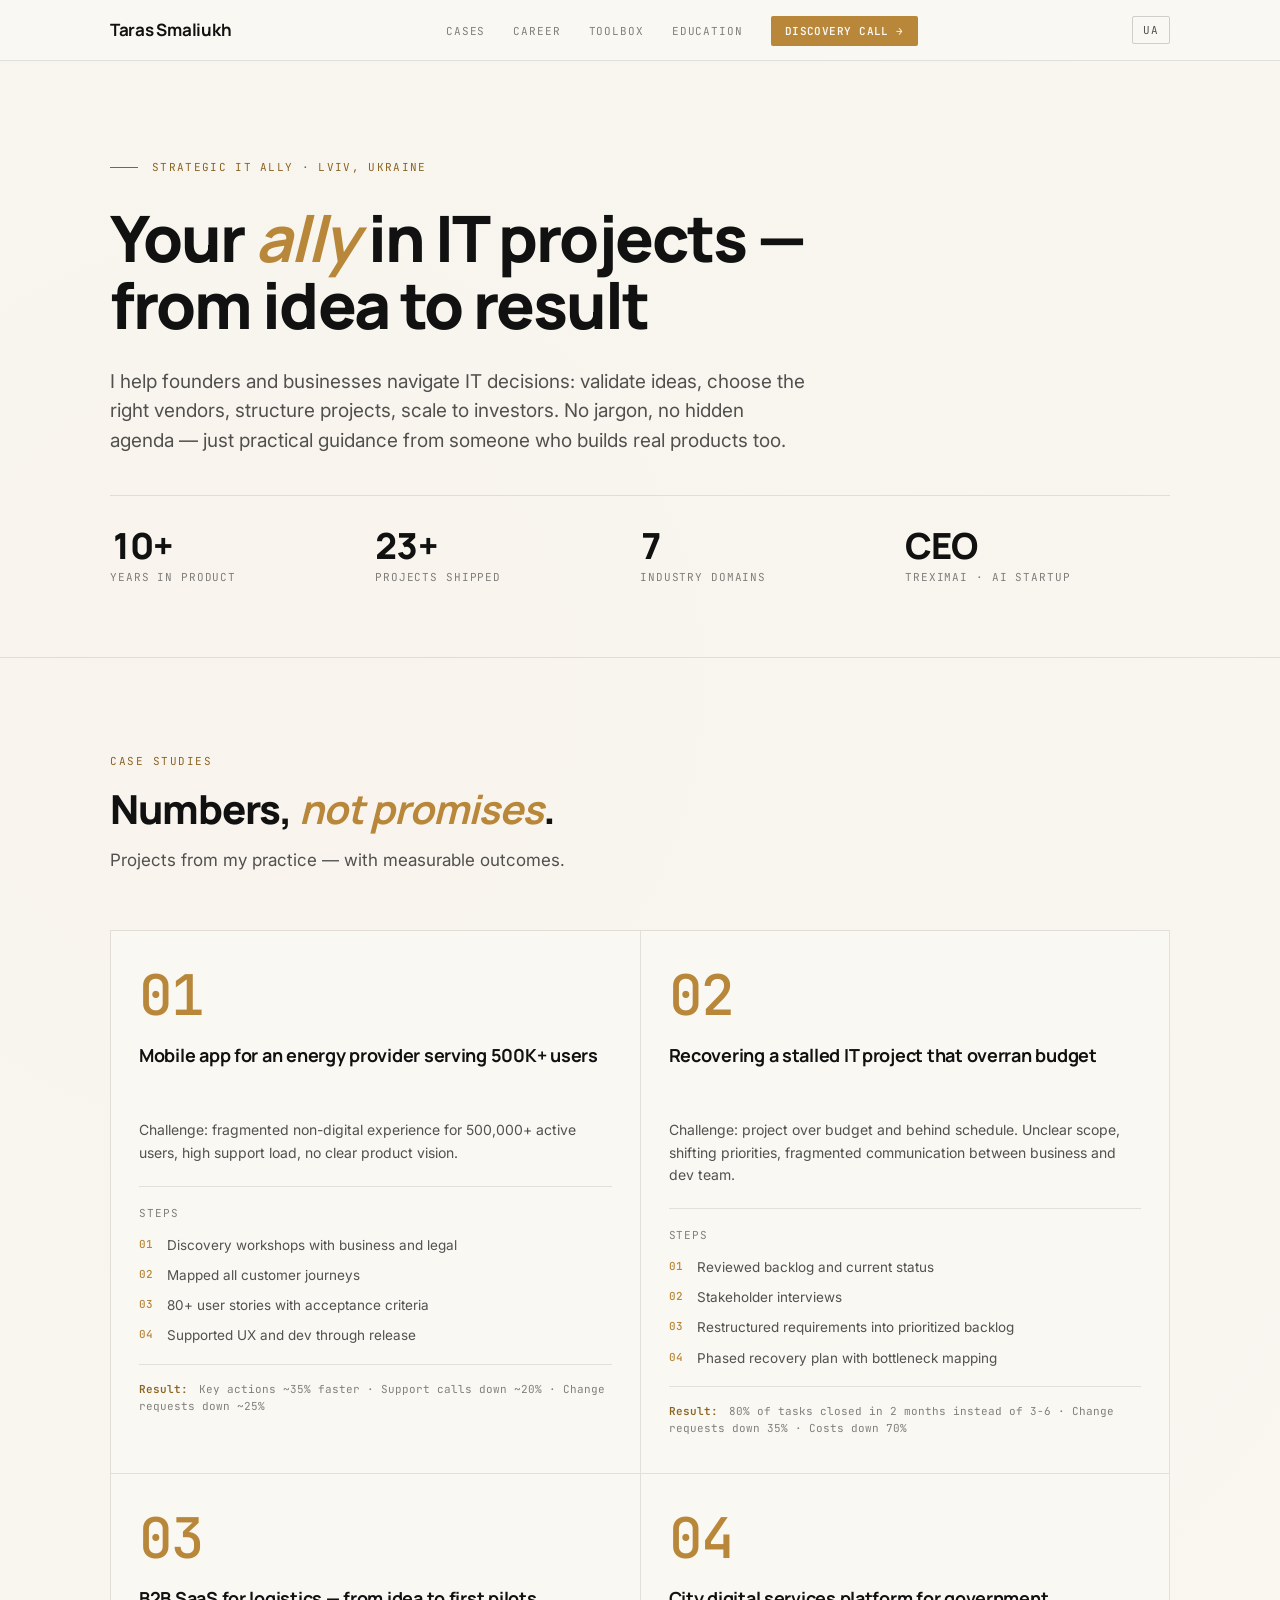
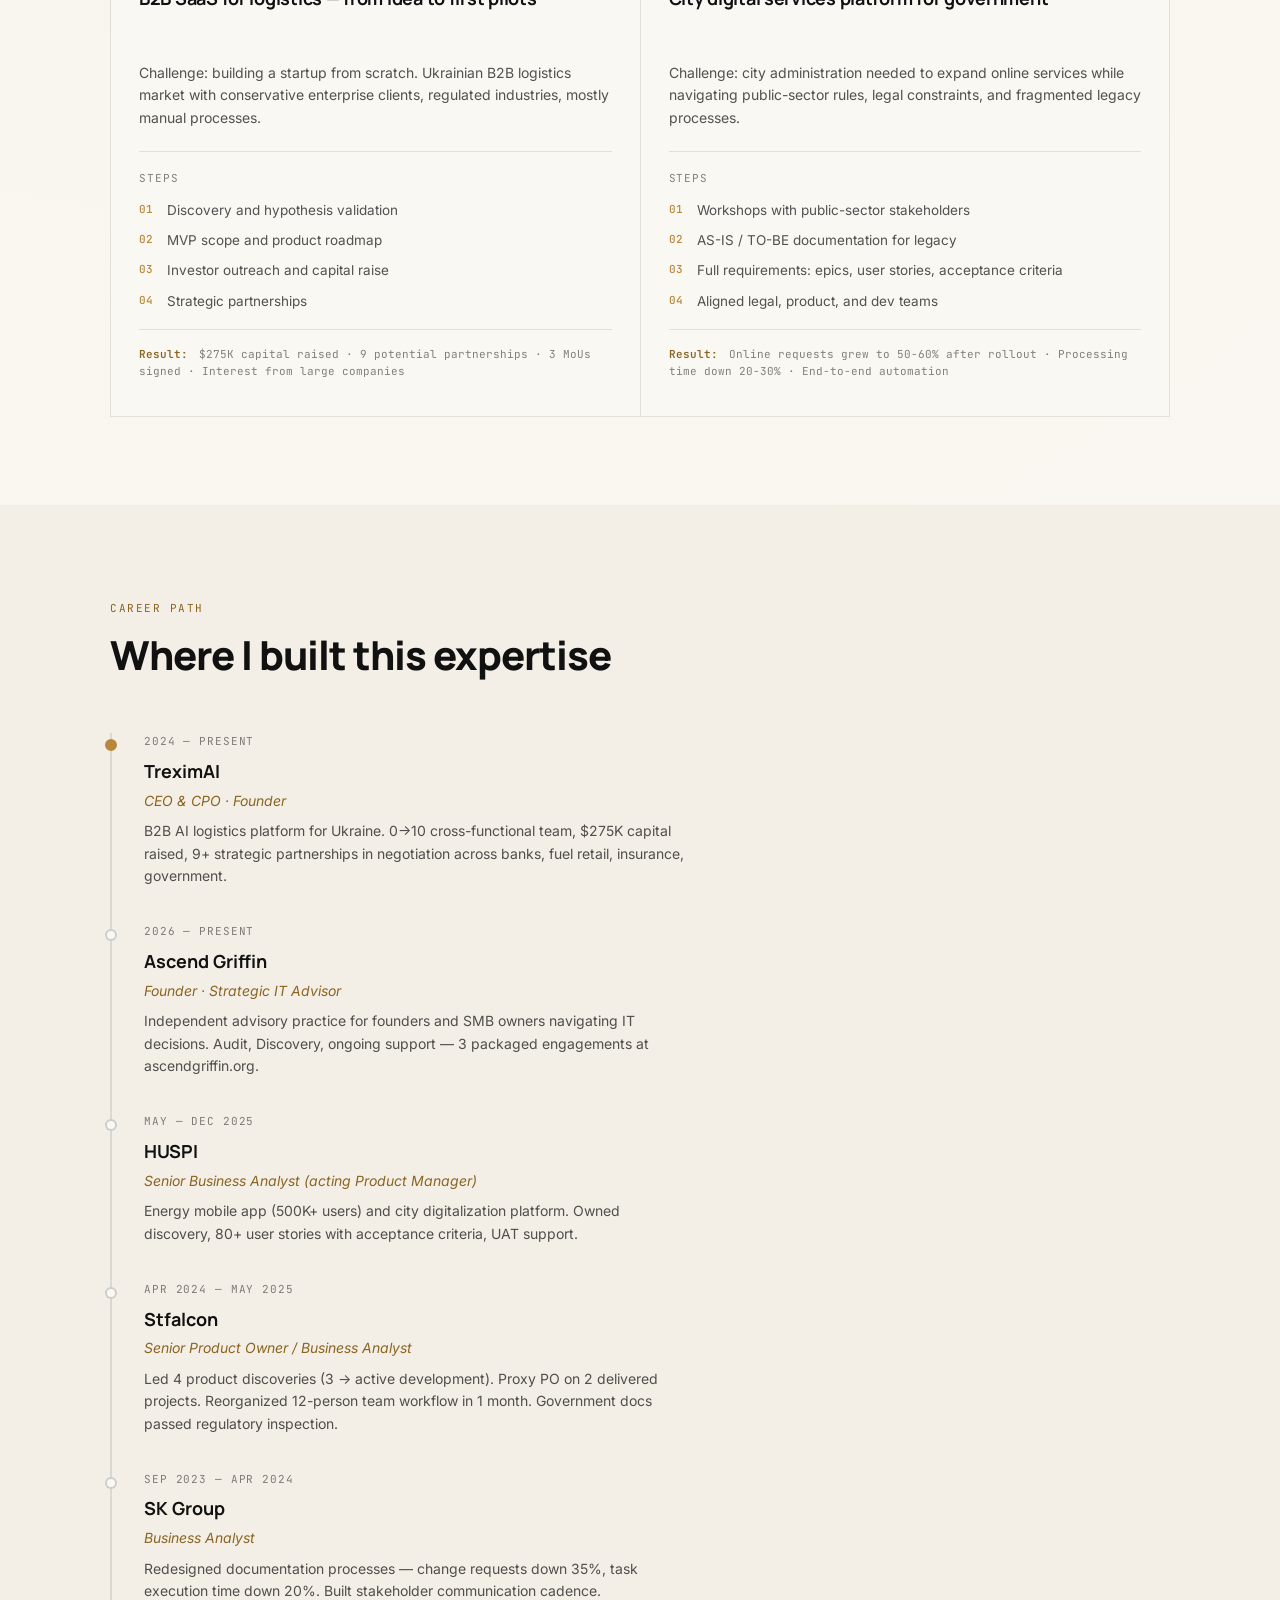
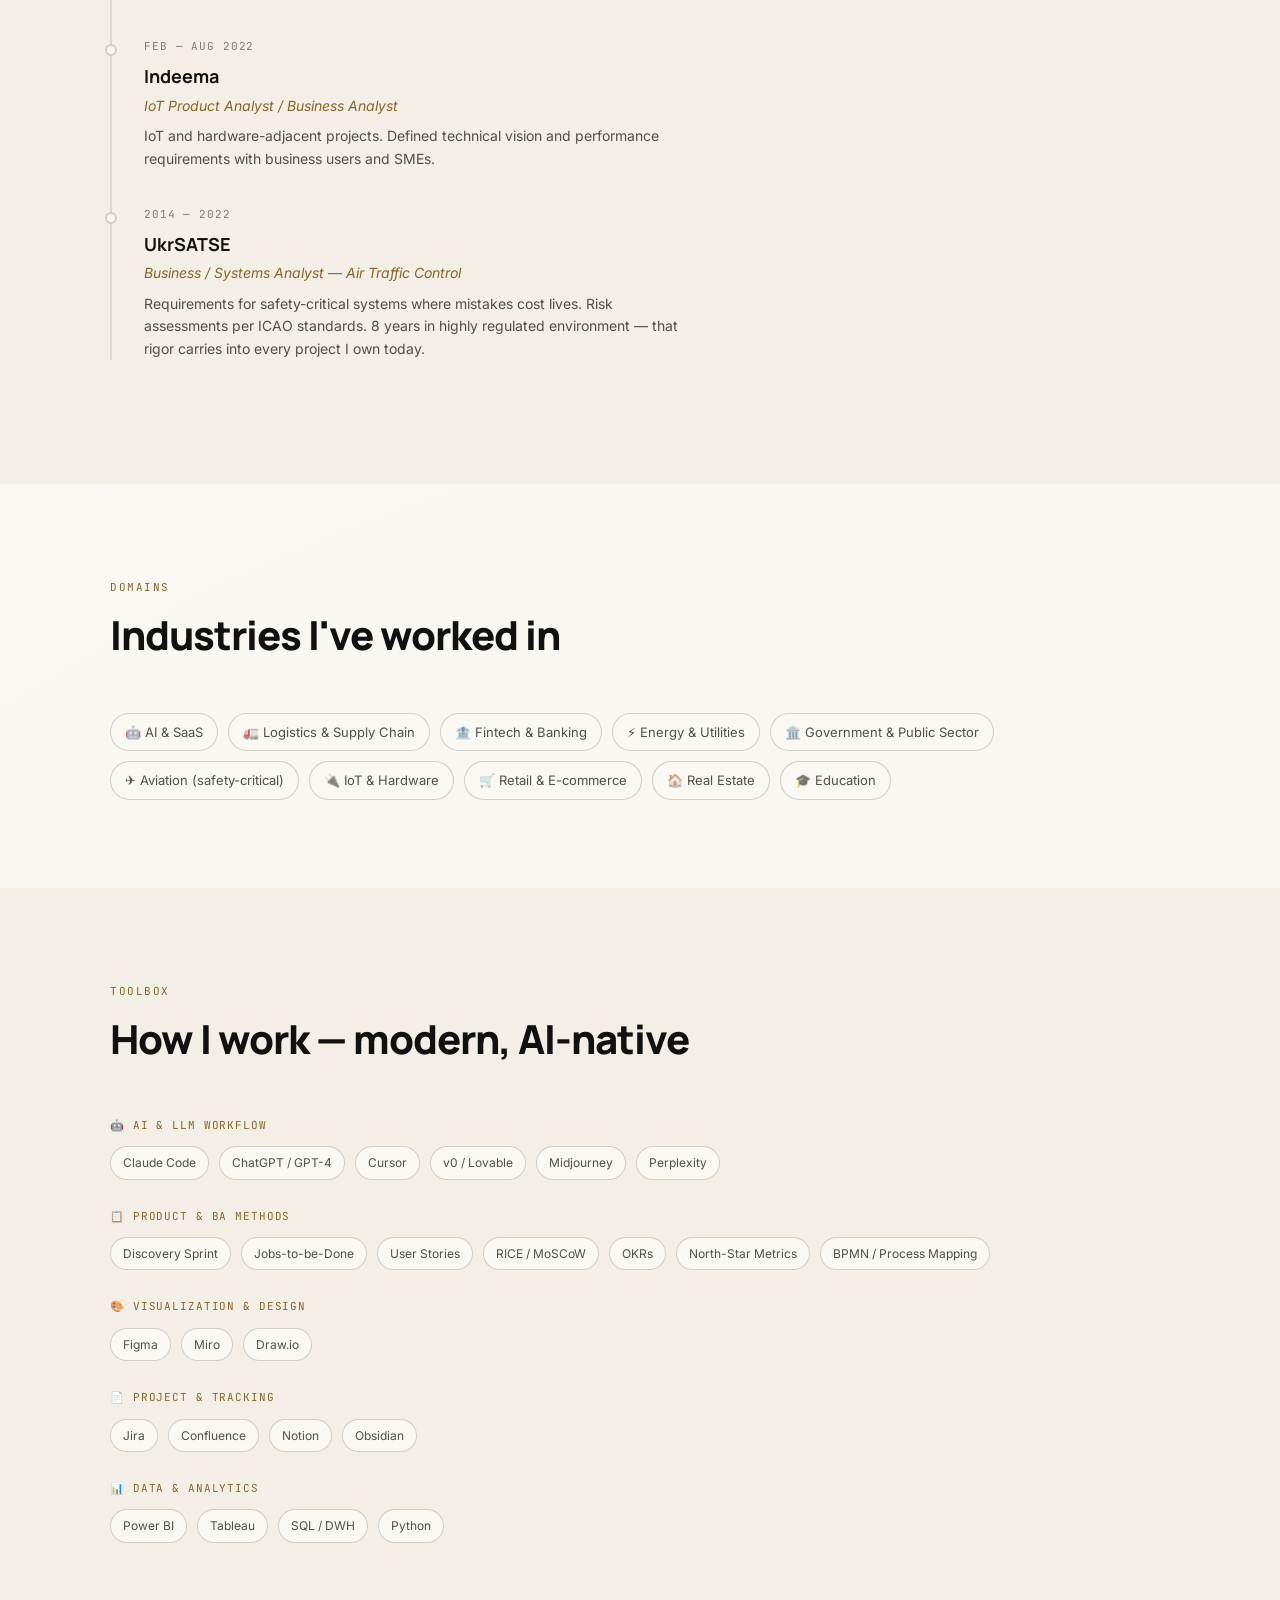
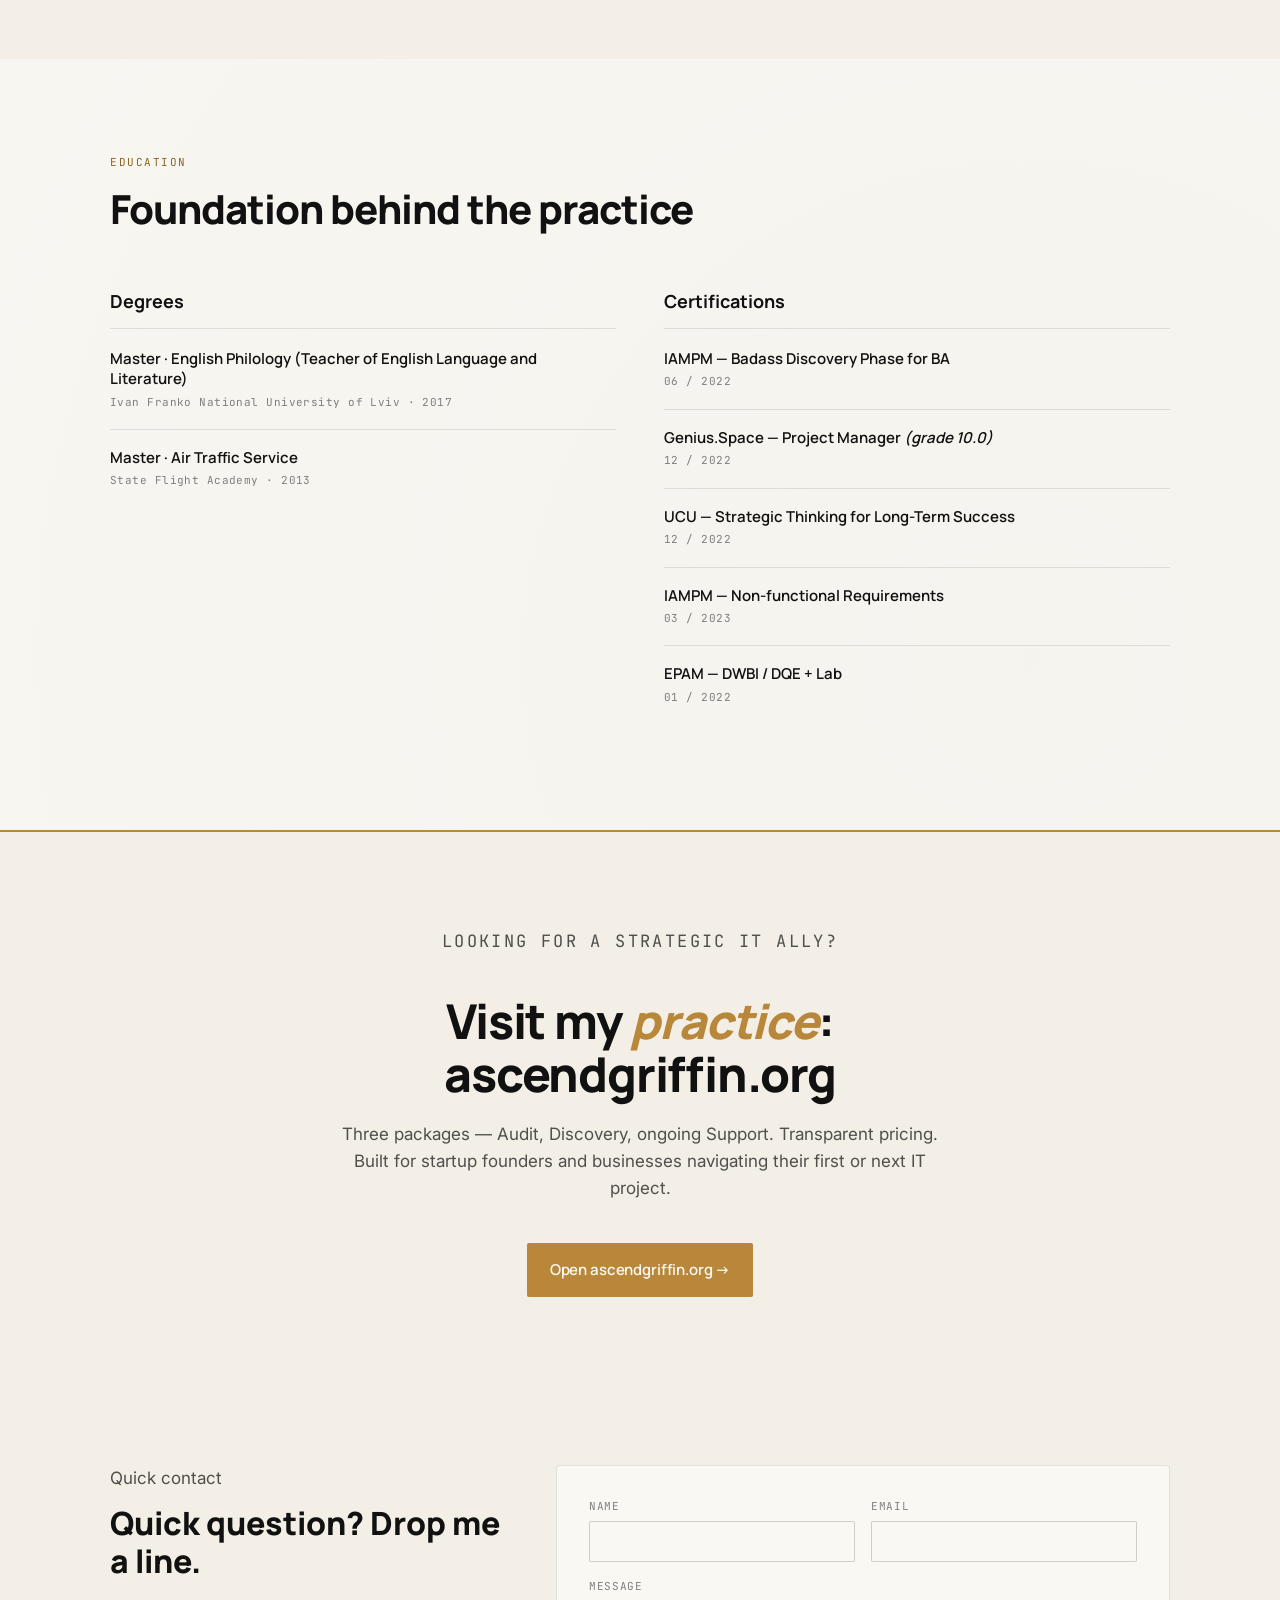
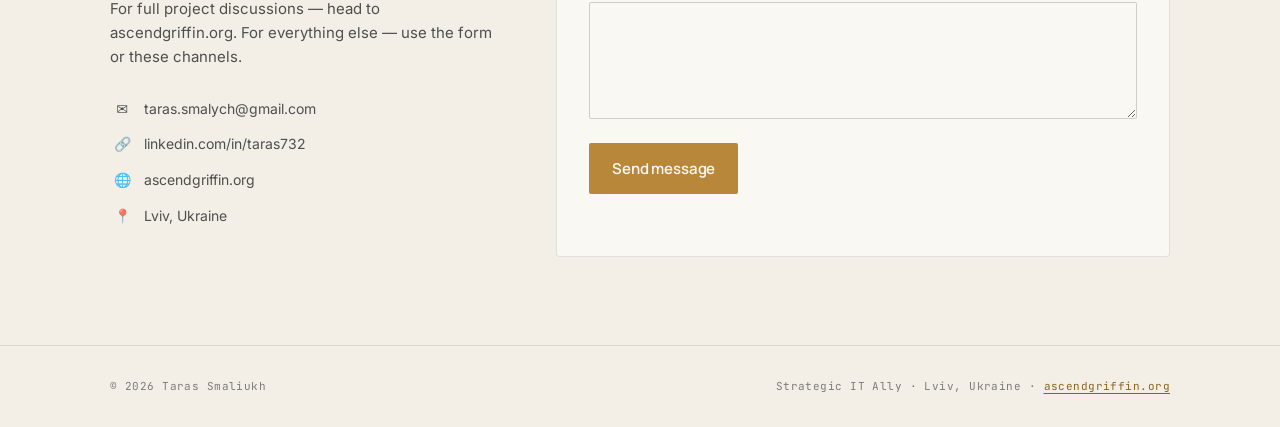
==== commit 4dbeb329: "ui(cv): remove redundant hero CTAs — Discovery Call already in nav Co-Authored-By: Claude Opus 4.7 (" ====
--- a/index.html
+++ b/index.html
@@ -51,11 +51,6 @@
       I help founders and businesses navigate IT decisions: validate ideas, choose the right vendors, structure projects, scale to investors. No jargon, no hidden agenda — just practical guidance from someone who builds real products too.
     </p>
 
-    <div class="hero__actions">
-      <a href="https://ascendgriffin.org" target="_blank" rel="noopener" class="btn btn--primary i18n" data-en="See how I help → ascendgriffin.org" data-uk="Як я допомагаю → ascendgriffin.org">See how I help → ascendgriffin.org</a>
-      <a href="#cases" class="btn btn--ghost i18n" data-en="Browse cases" data-uk="Кейси">Browse cases</a>
-    </div>
-
     <div class="hero__stats">
       <div class="stat">
         <span class="stat__num">10+</span>
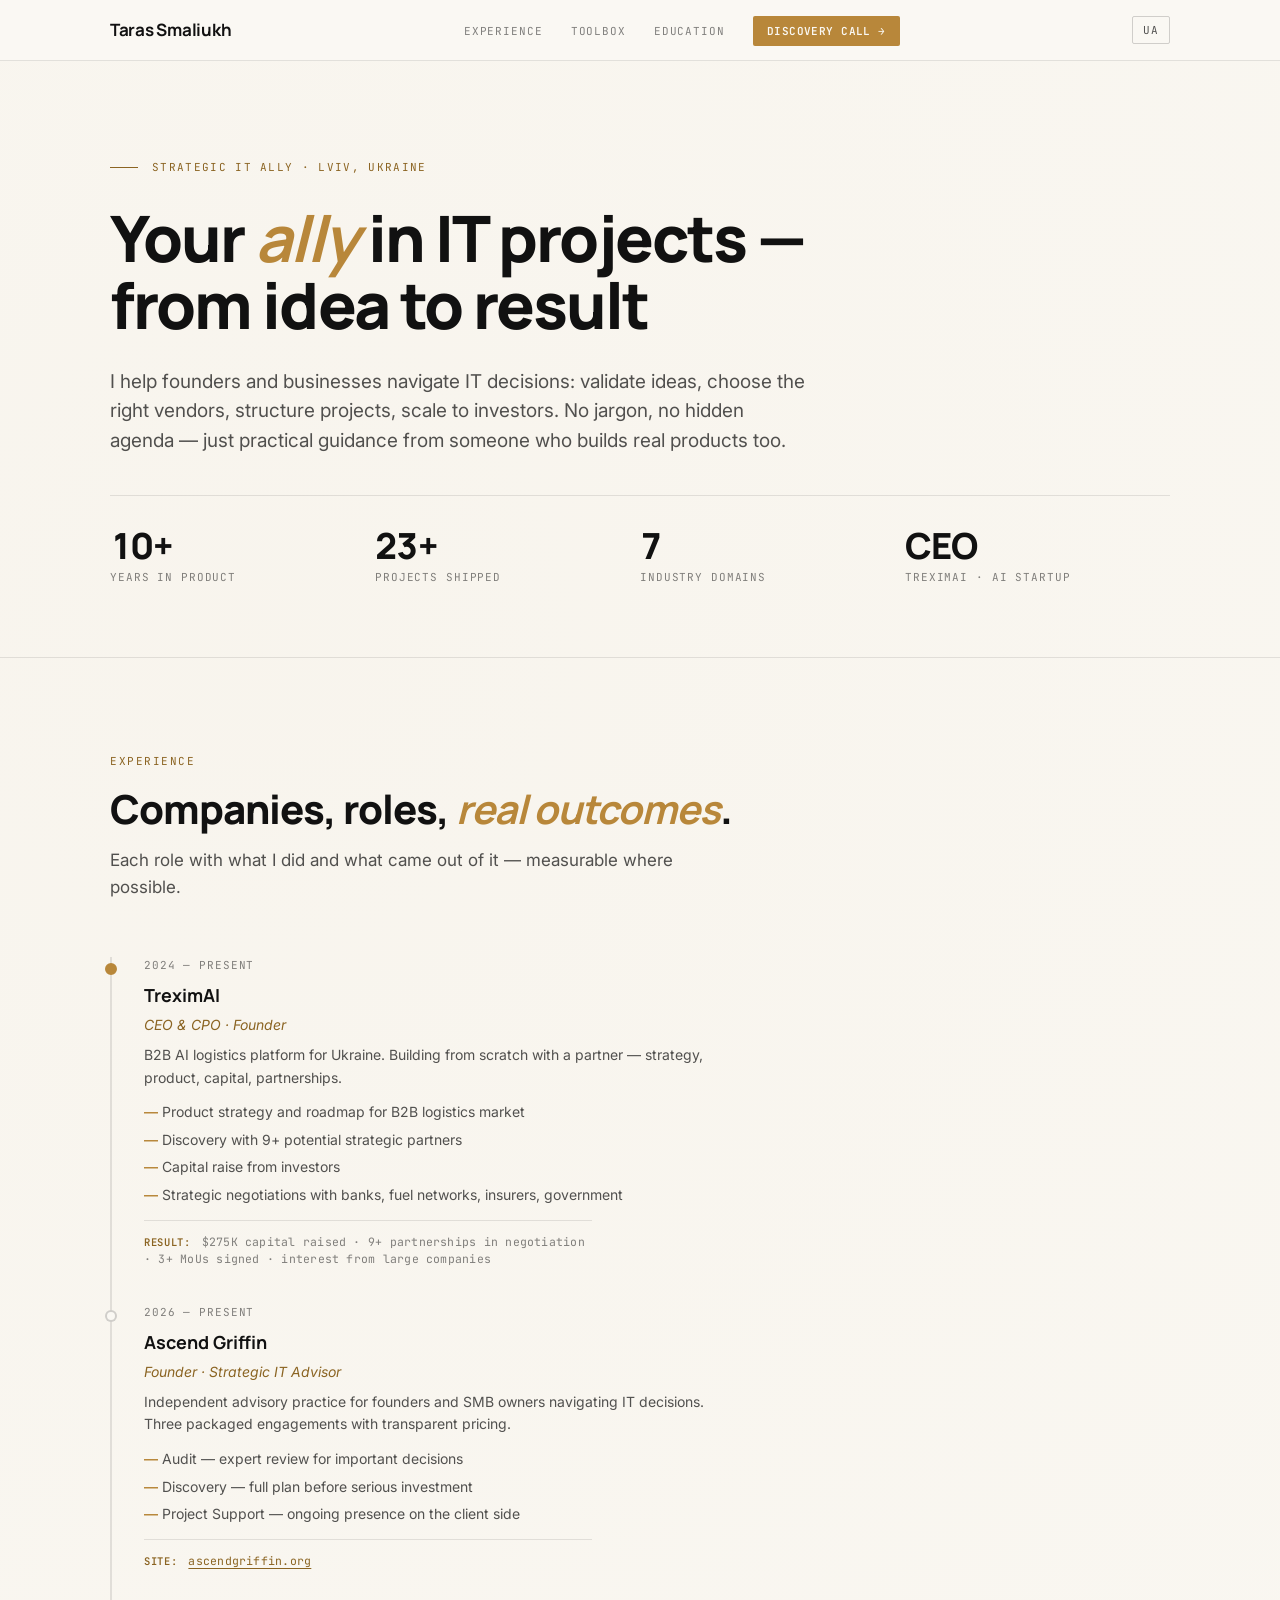
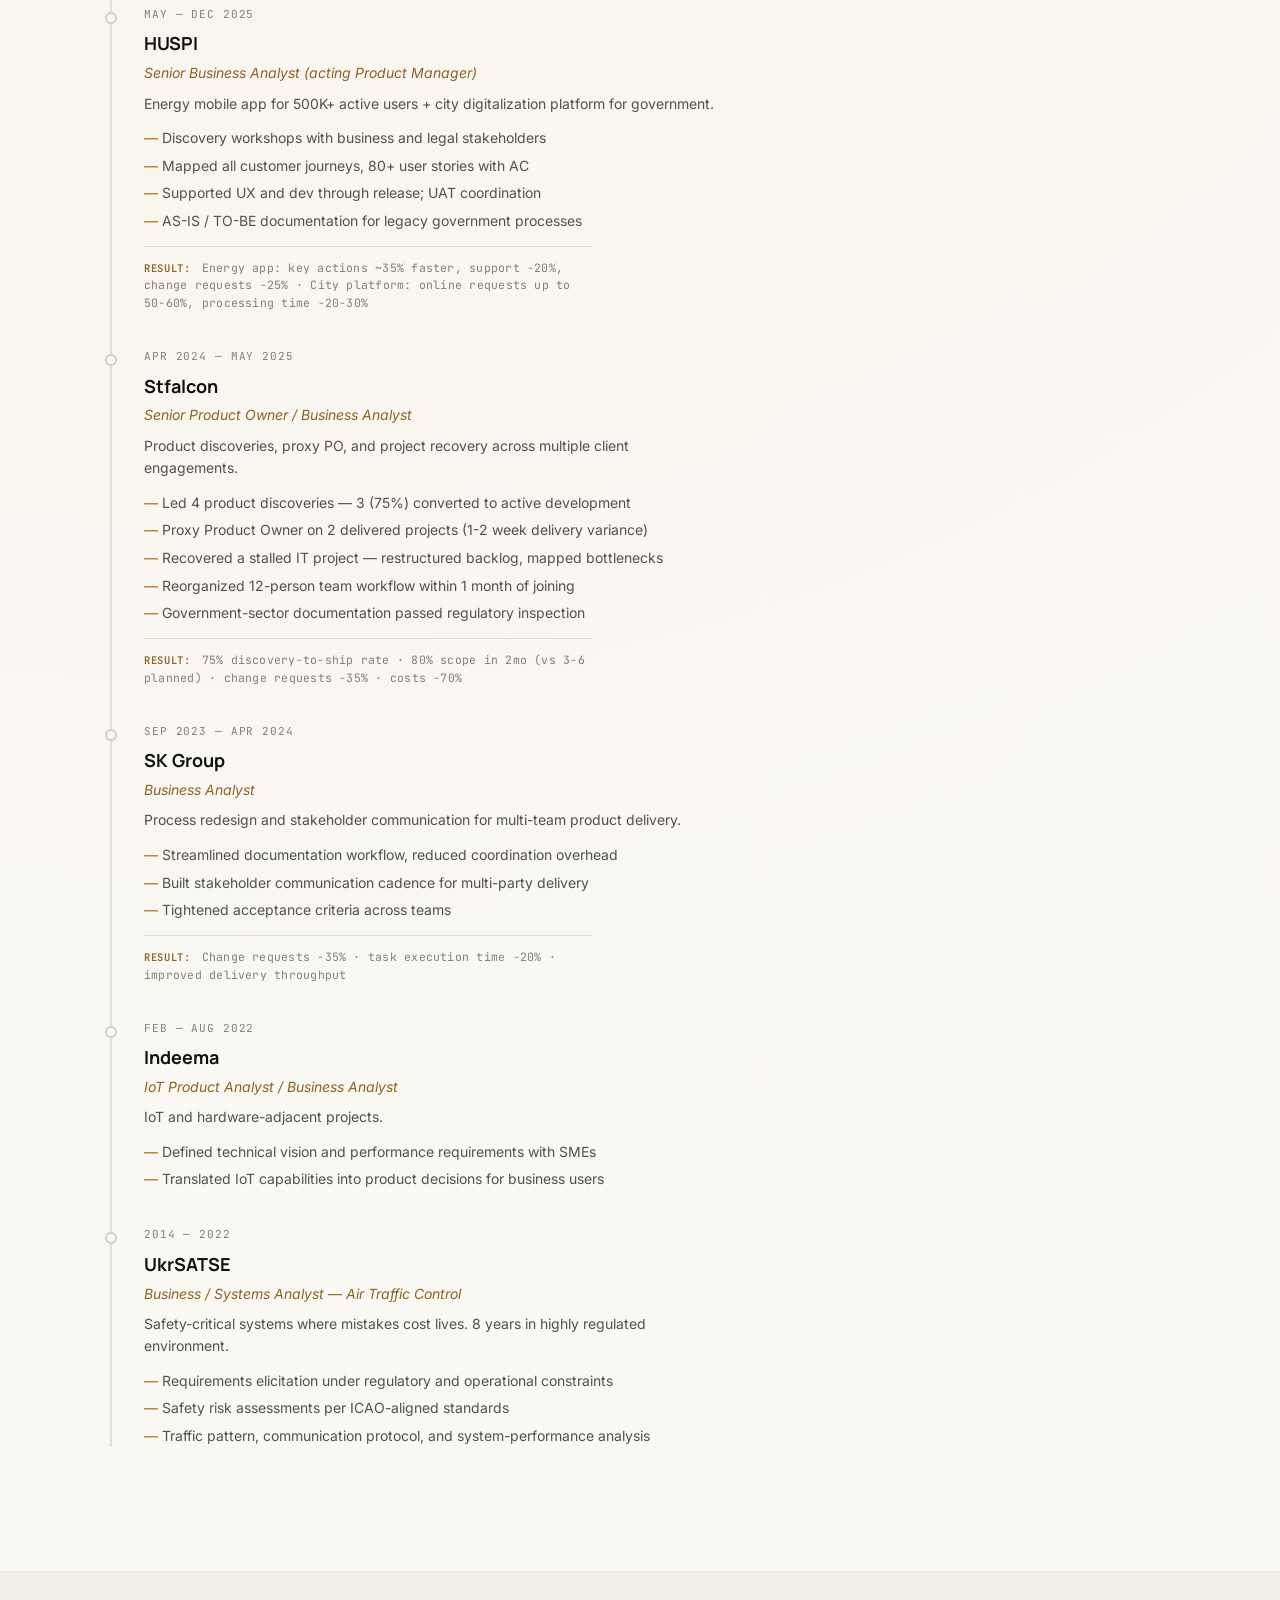
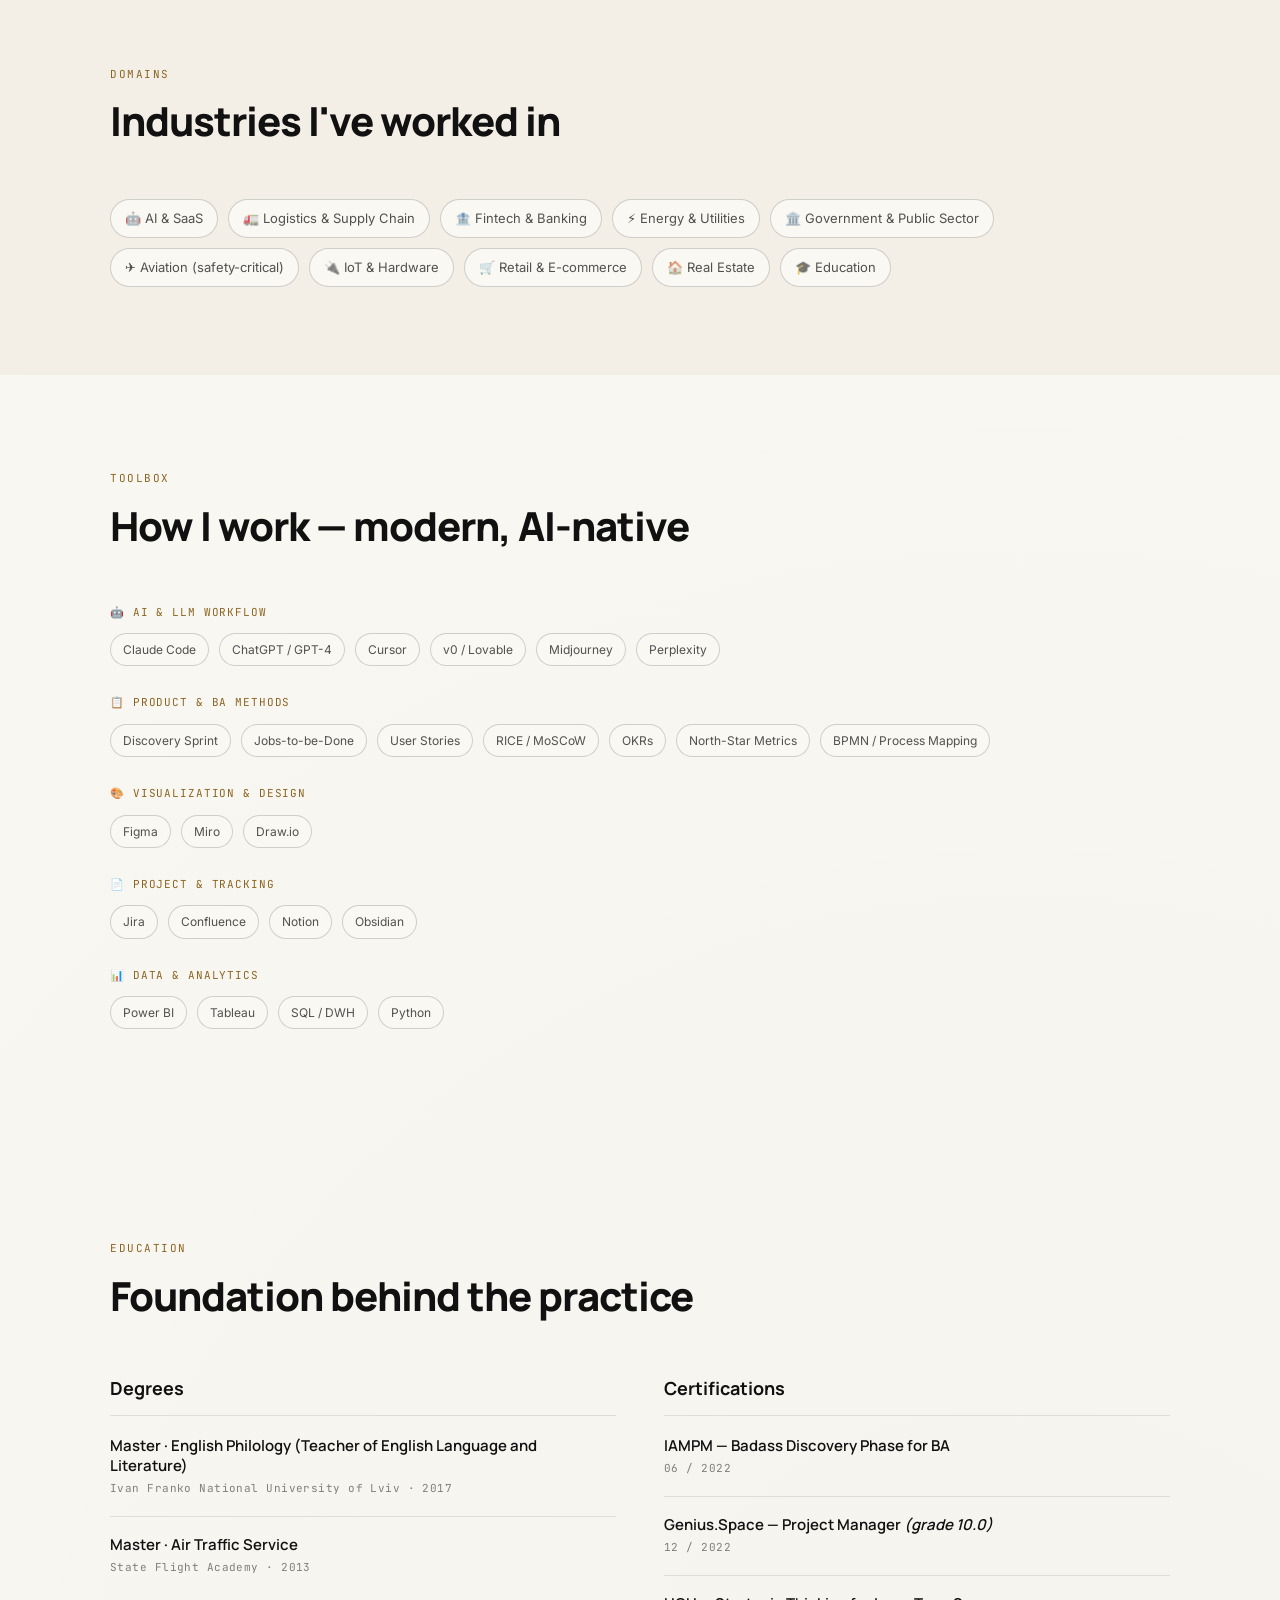
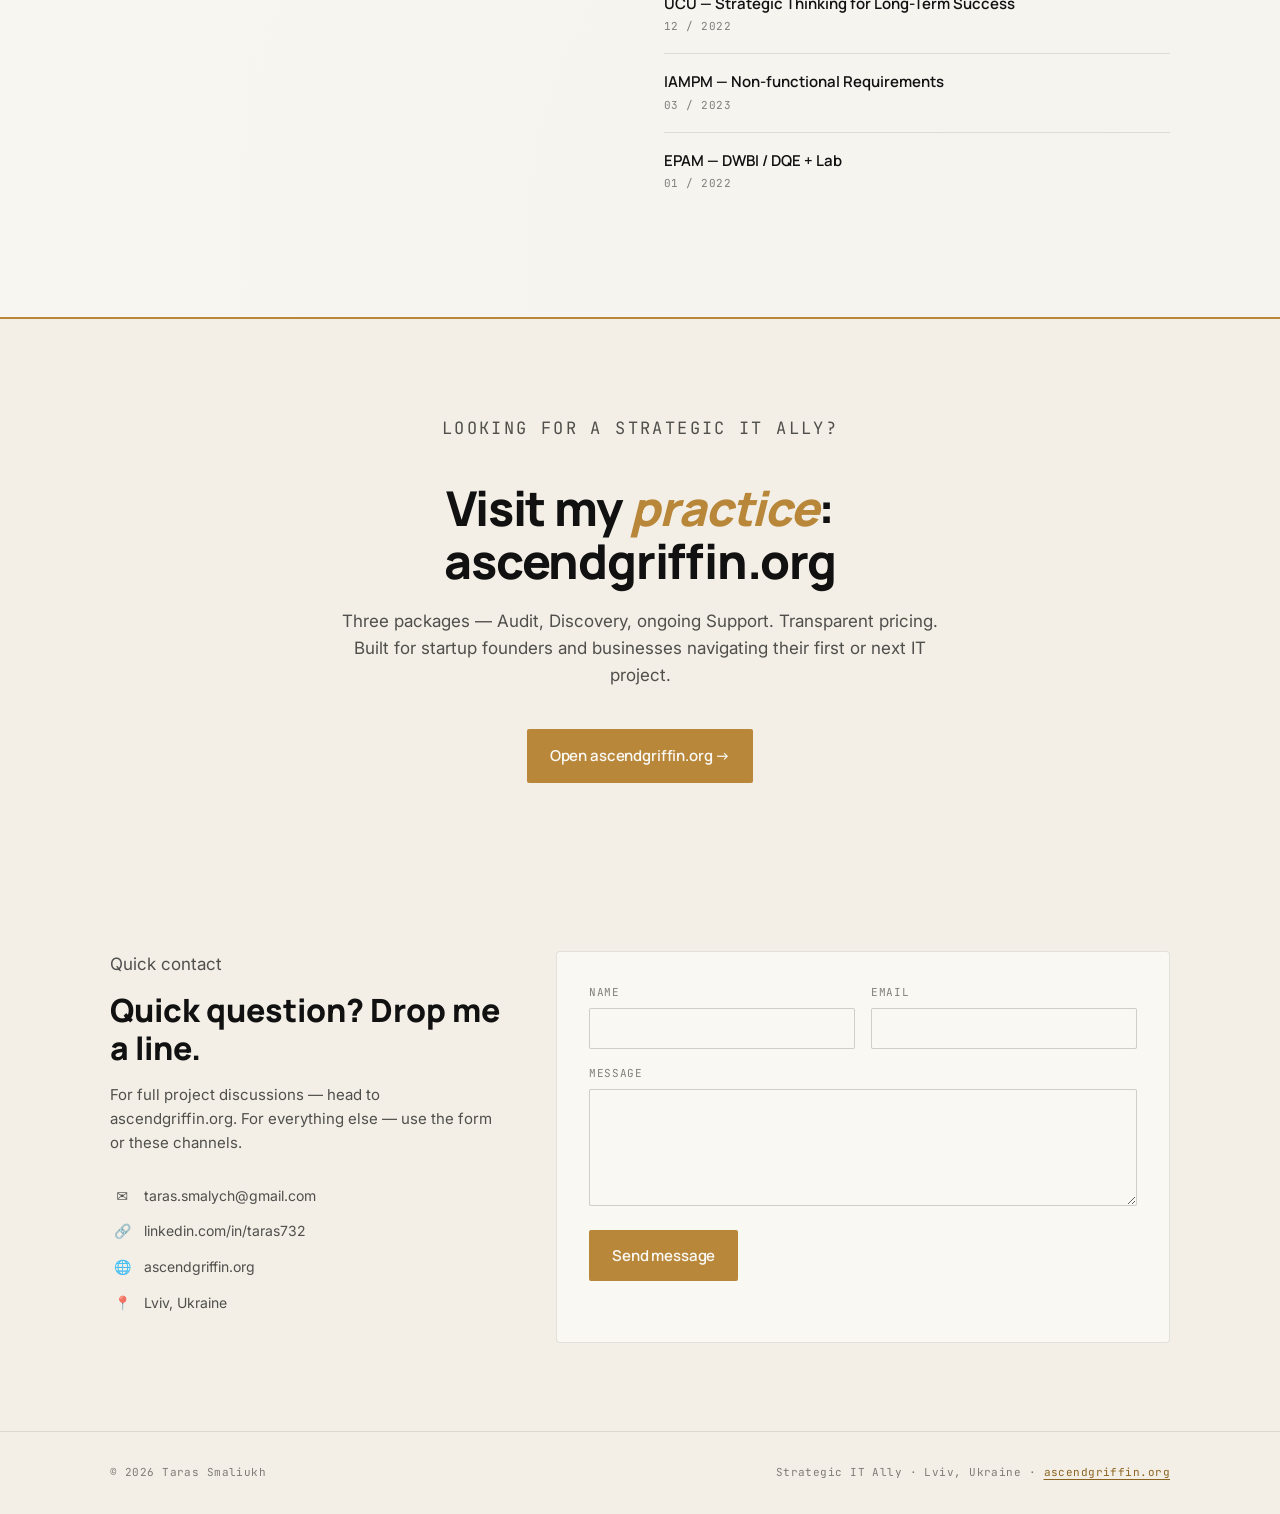
==== commit 324d90b2: "feat(cv): merge cases into Experience timeline (resume-style) - Removed standalone Cases section - R" ====
--- a/index.html
+++ b/index.html
@@ -17,8 +17,7 @@
   <div class="nav__inner">
     <a class="nav__name" href="#hero">Taras Smaliukh</a>
     <ul class="nav__links" id="navLinks">
-      <li><a href="#cases" class="i18n" data-en="Cases" data-uk="Кейси">Cases</a></li>
-      <li><a href="#career" class="i18n" data-en="Career" data-uk="Кар'єра">Career</a></li>
+      <li><a href="#experience" class="i18n" data-en="Experience" data-uk="Досвід">Experience</a></li>
       <li><a href="#tools" class="i18n" data-en="Toolbox" data-uk="Інструменти">Toolbox</a></li>
       <li><a href="#education" class="i18n" data-en="Education" data-uk="Освіта">Education</a></li>
       <li><a href="https://ascendgriffin.org" target="_blank" rel="noopener" class="nav__cta i18n" data-en="Discovery Call →" data-uk="Discovery Call →">Discovery Call →</a></li>
@@ -72,202 +71,161 @@
   </div>
 </section>
 
-<!-- CASES -->
-<section class="section" id="cases">
+<!-- EXPERIENCE — career timeline with case-study details -->
+<section class="section" id="experience">
   <div class="container">
     <div class="section__head fade-up">
-      <span class="label i18n" data-en="Case studies" data-uk="Кейси">Case studies</span>
-      <h2 class="i18n" data-en="Numbers, <em>not promises</em>." data-uk="<em>Цифри</em>, а не обіцянки.">Numbers, <em>not promises</em>.</h2>
-      <p class="section__desc i18n" data-en="Projects from my practice — with measurable outcomes." data-uk="Проєкти з моєї практики — з результатами, які можна виміряти.">Projects from my practice — with measurable outcomes.</p>
-    </div>
-
-    <div class="cases-grid fade-up">
-
-      <!-- Case 01 -->
-      <article class="case-card">
-        <div class="case-card__num">01</div>
-        <h3 class="i18n" data-en="Mobile app for an energy provider serving 500K+ users" data-uk="Мобільний додаток для енергопостачальника на 500K+ користувачів">Mobile app for an energy provider serving 500K+ users</h3>
-        <p class="case-card__body i18n"
-           data-en="Challenge: fragmented non-digital experience for 500,000+ active users, high support load, no clear product vision."
-           data-uk="Виклик: фрагментований нецифровий досвід для 500 000+ активних користувачів, висока навантаженість на підтримку, відсутнє продуктове бачення.">
-          Challenge: fragmented non-digital experience for 500,000+ active users, high support load, no clear product vision.
-        </p>
-        <div class="case-card__steps">
-          <div class="case-card__steps-label i18n" data-en="Steps" data-uk="Етапи">Steps</div>
-          <ol>
-            <li class="i18n" data-en="Discovery workshops with business and legal" data-uk="Discovery-воркшопи з бізнесом і юристами">Discovery workshops with business and legal</li>
-            <li class="i18n" data-en="Mapped all customer journeys" data-uk="Картування всіх customer journeys">Mapped all customer journeys</li>
-            <li class="i18n" data-en="80+ user stories with acceptance criteria" data-uk="80+ user stories з критеріями приймання">80+ user stories with acceptance criteria</li>
-            <li class="i18n" data-en="Supported UX and dev through release" data-uk="Супровід UX і dev до релізу">Supported UX and dev through release</li>
-          </ol>
-        </div>
-        <div class="case-card__result">
-          <span class="case-card__result-label i18n" data-en="Result:" data-uk="Результат:">Result:</span>
-          <span class="i18n" data-en="Key actions ~35% faster · Support calls down ~20% · Change requests down ~25%" data-uk="Ключові дії на 35% швидші · Дзвінки в підтримку на 20% менше · Зайвих змін на 25% менше">Key actions ~35% faster · Support calls down ~20% · Change requests down ~25%</span>
-        </div>
-      </article>
-
-      <!-- Case 02 -->
-      <article class="case-card">
-        <div class="case-card__num">02</div>
-        <h3 class="i18n" data-en="Recovering a stalled IT project that overran budget" data-uk="Відновлення застряглого IT-проєкту з перевитратою бюджету">Recovering a stalled IT project that overran budget</h3>
-        <p class="case-card__body i18n"
-           data-en="Challenge: project over budget and behind schedule. Unclear scope, shifting priorities, fragmented communication between business and dev team."
-           data-uk="Виклик: проєкт перевитратив бюджет і відстав від графіку. Нечіткий scope, постійні зміни пріоритетів, розірвана комунікація між бізнесом і dev-командою.">
-          Challenge: project over budget and behind schedule. Unclear scope, shifting priorities, fragmented communication between business and dev team.
-        </p>
-        <div class="case-card__steps">
-          <div class="case-card__steps-label i18n" data-en="Steps" data-uk="Етапи">Steps</div>
-          <ol>
-            <li class="i18n" data-en="Reviewed backlog and current status" data-uk="Перегляд беклогу і поточного статусу">Reviewed backlog and current status</li>
-            <li class="i18n" data-en="Stakeholder interviews" data-uk="Інтерв'ю зі стейкхолдерами">Stakeholder interviews</li>
-            <li class="i18n" data-en="Restructured requirements into prioritized backlog" data-uk="Переструктурування вимог у пріоритизований беклог">Restructured requirements into prioritized backlog</li>
-            <li class="i18n" data-en="Phased recovery plan with bottleneck mapping" data-uk="Поетапний план відновлення з картуванням вузьких місць">Phased recovery plan with bottleneck mapping</li>
-          </ol>
-        </div>
-        <div class="case-card__result">
-          <span class="case-card__result-label i18n" data-en="Result:" data-uk="Результат:">Result:</span>
-          <span class="i18n" data-en="80% of tasks closed in 2 months instead of 3-6 · Change requests down 35% · Costs down 70%" data-uk="80% задач закрито за 2 місяці замість 3-6 · Зайвих змін на 35% менше · Витрат на 70% менше">80% of tasks closed in 2 months instead of 3-6 · Change requests down 35% · Costs down 70%</span>
-        </div>
-      </article>
-
-      <!-- Case 03 -->
-      <article class="case-card">
-        <div class="case-card__num">03</div>
-        <h3 class="i18n" data-en="B2B SaaS for logistics — from idea to first pilots" data-uk="B2B SaaS для логістики — від ідеї до перших пілотів">B2B SaaS for logistics — from idea to first pilots</h3>
-        <p class="case-card__body i18n"
-           data-en="Challenge: building a startup from scratch. Ukrainian B2B logistics market with conservative enterprise clients, regulated industries, mostly manual processes."
-           data-uk="Виклик: побудова стартапу з нуля. Український B2B-ринок логістики — консервативні enterprise-клієнти, регульовані індустрії, переважно ручні процеси.">
-          Challenge: building a startup from scratch. Ukrainian B2B logistics market with conservative enterprise clients, regulated industries, mostly manual processes.
-        </p>
-        <div class="case-card__steps">
-          <div class="case-card__steps-label i18n" data-en="Steps" data-uk="Етапи">Steps</div>
-          <ol>
-            <li class="i18n" data-en="Discovery and hypothesis validation" data-uk="Discovery та валідація гіпотез">Discovery and hypothesis validation</li>
-            <li class="i18n" data-en="MVP scope and product roadmap" data-uk="MVP-скоуп та продуктова роадмапа">MVP scope and product roadmap</li>
-            <li class="i18n" data-en="Investor outreach and capital raise" data-uk="Залучення інвесторів і капіталу">Investor outreach and capital raise</li>
-            <li class="i18n" data-en="Strategic partnerships" data-uk="Стратегічні партнерства">Strategic partnerships</li>
-          </ol>
-        </div>
-        <div class="case-card__result">
-          <span class="case-card__result-label i18n" data-en="Result:" data-uk="Результат:">Result:</span>
-          <span class="i18n" data-en="$275K capital raised · 9 potential partnerships · 3 MoUs signed · Interest from large companies" data-uk="$275K інвестицій · 9 потенційних партнерств · 3 підписані меморандуми · Інтерес від великих компаній">$275K capital raised · 9 potential partnerships · 3 MoUs signed · Interest from large companies</span>
-        </div>
-      </article>
-
-      <!-- Case 04 -->
-      <article class="case-card">
-        <div class="case-card__num">04</div>
-        <h3 class="i18n" data-en="City digital services platform for government" data-uk="Цифрова платформа міських послуг для держадміністрації">City digital services platform for government</h3>
-        <p class="case-card__body i18n"
-           data-en="Challenge: city administration needed to expand online services while navigating public-sector rules, legal constraints, and fragmented legacy processes."
-           data-uk="Виклик: міська адміністрація потребувала розширити онлайн-послуги, але стикалася з правилами держсектору, юридичними обмеженнями і фрагментованими legacy-процесами.">
-          Challenge: city administration needed to expand online services while navigating public-sector rules, legal constraints, and fragmented legacy processes.
-        </p>
-        <div class="case-card__steps">
-          <div class="case-card__steps-label i18n" data-en="Steps" data-uk="Етапи">Steps</div>
-          <ol>
-            <li class="i18n" data-en="Workshops with public-sector stakeholders" data-uk="Воркшопи зі стейкхолдерами в держсекторі">Workshops with public-sector stakeholders</li>
-            <li class="i18n" data-en="AS-IS / TO-BE documentation for legacy" data-uk="Документація AS-IS / TO-BE для legacy-процесів">AS-IS / TO-BE documentation for legacy</li>
-            <li class="i18n" data-en="Full requirements: epics, user stories, acceptance criteria" data-uk="Повний набір вимог: epics, user stories, acceptance criteria">Full requirements: epics, user stories, acceptance criteria</li>
-            <li class="i18n" data-en="Aligned legal, product, and dev teams" data-uk="Вирівнювання юридичного, продуктового і dev-відділів">Aligned legal, product, and dev teams</li>
-          </ol>
-        </div>
-        <div class="case-card__result">
-          <span class="case-card__result-label i18n" data-en="Result:" data-uk="Результат:">Result:</span>
-          <span class="i18n" data-en="Online requests grew to 50-60% after rollout · Processing time down 20-30% · End-to-end automation" data-uk="Онлайн-звернення зросли до 50-60% після релізу · Час обробки −20-30% · Наскрізна автоматизація">Online requests grew to 50-60% after rollout · Processing time down 20-30% · End-to-end automation</span>
-        </div>
-      </article>
-
-    </div>
-  </div>
-</section>
-
-<!-- CAREER -->
-<section class="section section--alt" id="career">
-  <div class="container">
-    <div class="section__head fade-up">
-      <span class="label i18n" data-en="Career path" data-uk="Кар'єра">Career path</span>
-      <h2 class="i18n" data-en="Where I built this expertise" data-uk="Де я здобув цю експертизу">Where I built this expertise</h2>
+      <span class="label i18n" data-en="Experience" data-uk="Досвід">Experience</span>
+      <h2 class="i18n" data-en="Companies, roles, <em>real outcomes</em>." data-uk="Компанії, ролі, <em>справжні результати</em>.">Companies, roles, <em>real outcomes</em>.</h2>
+      <p class="section__desc i18n"
+         data-en="Each role with what I did and what came out of it — measurable where possible."
+         data-uk="Кожна роль з тим, що я робив і що з цього вийшло — з вимірюваними результатами де можливо.">
+        Each role with what I did and what came out of it — measurable where possible.
+      </p>
     </div>
 
     <div class="timeline fade-up">
 
+      <!-- TreximAI -->
       <div class="timeline__item is-active">
         <span class="timeline__period">2024 — Present</span>
         <h3 class="timeline__company">TreximAI</h3>
         <span class="timeline__role i18n" data-en="CEO &amp; CPO · Founder" data-uk="CEO та CPO · Засновник">CEO & CPO · Founder</span>
         <p class="timeline__desc i18n"
-           data-en="B2B AI logistics platform for Ukraine. 0→10 cross-functional team, $275K capital raised, 9+ strategic partnerships in negotiation across banks, fuel retail, insurance, government."
-           data-uk="B2B AI-платформа для логістики в Україні. 0→10 cross-functional команда, $275K залучено, 9+ стратегічних партнерств у переговорах з банками, паливними мережами, страховими, державою.">
-          B2B AI logistics platform for Ukraine. 0→10 cross-functional team, $275K capital raised, 9+ strategic partnerships in negotiation across banks, fuel retail, insurance, government.
-        </p>
-      </div>
-
+           data-en="B2B AI logistics platform for Ukraine. Building from scratch with a partner — strategy, product, capital, partnerships."
+           data-uk="B2B AI-платформа для логістики в Україні. Будую з нуля разом з партнером — стратегія, продукт, капітал, партнерства.">
+          B2B AI logistics platform for Ukraine. Building from scratch with a partner — strategy, product, capital, partnerships.
+        </p>
+        <ul class="timeline__bullets">
+          <li class="i18n" data-en="Product strategy and roadmap for B2B logistics market" data-uk="Продуктова стратегія і roadmap для B2B-логістики">Product strategy and roadmap for B2B logistics market</li>
+          <li class="i18n" data-en="Discovery with 9+ potential strategic partners" data-uk="Discovery з 9+ потенційними партнерами">Discovery with 9+ potential strategic partners</li>
+          <li class="i18n" data-en="Capital raise from investors" data-uk="Залучення інвесторів і капіталу">Capital raise from investors</li>
+          <li class="i18n" data-en="Strategic negotiations with banks, fuel networks, insurers, government" data-uk="Стратегічні переговори з банками, паливом, страховими, державою">Strategic negotiations with banks, fuel networks, insurers, government</li>
+        </ul>
+        <div class="timeline__result">
+          <span class="timeline__result-label i18n" data-en="Result:" data-uk="Результат:">Result:</span>
+          <span class="i18n" data-en="$275K capital raised · 9+ partnerships in negotiation · 3+ MoUs signed · interest from large companies" data-uk="$275K інвестицій · 9+ партнерств у переговорах · 3+ підписані меморандуми · інтерес від великих компаній">$275K capital raised · 9+ partnerships in negotiation · 3+ MoUs signed · interest from large companies</span>
+        </div>
+      </div>
+
+      <!-- Ascend Griffin -->
       <div class="timeline__item">
         <span class="timeline__period">2026 — Present</span>
         <h3 class="timeline__company">Ascend Griffin</h3>
         <span class="timeline__role i18n" data-en="Founder · Strategic IT Advisor" data-uk="Засновник · Стратегічний IT-радник">Founder · Strategic IT Advisor</span>
         <p class="timeline__desc i18n"
-           data-en="Independent advisory practice for founders and SMB owners navigating IT decisions. Audit, Discovery, ongoing support — 3 packaged engagements at ascendgriffin.org."
-           data-uk="Незалежна радницька практика для засновників і власників бізнесу, які приймають IT-рішення. Аудит, Дослідження, Супровід — 3 пакети співпраці на ascendgriffin.org.">
-          Independent advisory practice for founders and SMB owners navigating IT decisions. Audit, Discovery, ongoing support — 3 packaged engagements at ascendgriffin.org.
-        </p>
-      </div>
-
+           data-en="Independent advisory practice for founders and SMB owners navigating IT decisions. Three packaged engagements with transparent pricing."
+           data-uk="Незалежна радницька практика для засновників і власників бізнесу, які приймають IT-рішення. Три пакети співпраці з прозорими цінами.">
+          Independent advisory practice for founders and SMB owners navigating IT decisions. Three packaged engagements with transparent pricing.
+        </p>
+        <ul class="timeline__bullets">
+          <li class="i18n" data-en="Audit — expert review for important decisions" data-uk="Аудит — експертна перевірка перед важливими рішеннями">Audit — expert review for important decisions</li>
+          <li class="i18n" data-en="Discovery — full plan before serious investment" data-uk="Дослідження — повний план перед витратою бюджету">Discovery — full plan before serious investment</li>
+          <li class="i18n" data-en="Project Support — ongoing presence on the client side" data-uk="Супровід проєкту — постійна присутність на стороні клієнта">Project Support — ongoing presence on the client side</li>
+        </ul>
+        <div class="timeline__result">
+          <span class="timeline__result-label i18n" data-en="Site:" data-uk="Сайт:">Site:</span>
+          <a href="https://ascendgriffin.org" target="_blank" rel="noopener">ascendgriffin.org</a>
+        </div>
+      </div>
+
+      <!-- HUSPI -->
       <div class="timeline__item">
         <span class="timeline__period">May — Dec 2025</span>
         <h3 class="timeline__company">HUSPI</h3>
         <span class="timeline__role i18n" data-en="Senior Business Analyst (acting Product Manager)" data-uk="Senior Business Analyst (acting Product Manager)">Senior Business Analyst (acting Product Manager)</span>
         <p class="timeline__desc i18n"
-           data-en="Energy mobile app (500K+ users) and city digitalization platform. Owned discovery, 80+ user stories with acceptance criteria, UAT support."
-           data-uk="Мобільний додаток для енергетики (500K+ користувачів) і платформа цифровізації міста. Discovery, 80+ user stories з критеріями приймання, UAT.">
-          Energy mobile app (500K+ users) and city digitalization platform. Owned discovery, 80+ user stories with acceptance criteria, UAT support.
-        </p>
-      </div>
-
+           data-en="Energy mobile app for 500K+ active users + city digitalization platform for government."
+           data-uk="Мобільний додаток для енергетики на 500K+ активних користувачів + платформа цифровізації для держадміністрації.">
+          Energy mobile app for 500K+ active users + city digitalization platform for government.
+        </p>
+        <ul class="timeline__bullets">
+          <li class="i18n" data-en="Discovery workshops with business and legal stakeholders" data-uk="Discovery-воркшопи з бізнесом і юристами">Discovery workshops with business and legal stakeholders</li>
+          <li class="i18n" data-en="Mapped all customer journeys, 80+ user stories with AC" data-uk="Картування customer journeys, 80+ user stories з критеріями приймання">Mapped all customer journeys, 80+ user stories with AC</li>
+          <li class="i18n" data-en="Supported UX and dev through release; UAT coordination" data-uk="Супровід UX і dev до релізу, координація UAT">Supported UX and dev through release; UAT coordination</li>
+          <li class="i18n" data-en="AS-IS / TO-BE documentation for legacy government processes" data-uk="Документація AS-IS / TO-BE для legacy-процесів держсектору">AS-IS / TO-BE documentation for legacy government processes</li>
+        </ul>
+        <div class="timeline__result">
+          <span class="timeline__result-label i18n" data-en="Result:" data-uk="Результат:">Result:</span>
+          <span class="i18n" data-en="Energy app: key actions ~35% faster, support −20%, change requests −25% · City platform: online requests up to 50-60%, processing time −20-30%" data-uk="Енергетика: ключові дії на 35% швидші, дзвінки в підтримку −20%, зайвих змін −25% · Міська платформа: онлайн-звернення зросли до 50-60%, час обробки −20-30%">Energy app: key actions ~35% faster, support −20%, change requests −25% · City platform: online requests up to 50-60%, processing time −20-30%</span>
+        </div>
+      </div>
+
+      <!-- Stfalcon -->
       <div class="timeline__item">
         <span class="timeline__period">Apr 2024 — May 2025</span>
         <h3 class="timeline__company">Stfalcon</h3>
         <span class="timeline__role i18n" data-en="Senior Product Owner / Business Analyst" data-uk="Senior Product Owner / Business Analyst">Senior Product Owner / Business Analyst</span>
         <p class="timeline__desc i18n"
-           data-en="Led 4 product discoveries (3 → active development). Proxy PO on 2 delivered projects. Reorganized 12-person team workflow in 1 month. Government docs passed regulatory inspection."
-           data-uk="4 product discoveries (3 → активна розробка). Proxy PO на 2 проєктах. Реорганізація workflow 12 осіб за 1 місяць. Документація для держсектора пройшла регуляторну перевірку.">
-          Led 4 product discoveries (3 → active development). Proxy PO on 2 delivered projects. Reorganized 12-person team workflow in 1 month. Government docs passed regulatory inspection.
-        </p>
-      </div>
-
+           data-en="Product discoveries, proxy PO, and project recovery across multiple client engagements."
+           data-uk="Product discoveries, proxy PO, відновлення проєктів на декількох клієнтських engagement-ах.">
+          Product discoveries, proxy PO, and project recovery across multiple client engagements.
+        </p>
+        <ul class="timeline__bullets">
+          <li class="i18n" data-en="Led 4 product discoveries — 3 (75%) converted to active development" data-uk="4 product discoveries — 3 (75%) дійшли до активної розробки">Led 4 product discoveries — 3 (75%) converted to active development</li>
+          <li class="i18n" data-en="Proxy Product Owner on 2 delivered projects (1-2 week delivery variance)" data-uk="Proxy PO на 2 delivered проєктах з delivery variance 1-2 тижні">Proxy Product Owner on 2 delivered projects (1-2 week delivery variance)</li>
+          <li class="i18n" data-en="Recovered a stalled IT project — restructured backlog, mapped bottlenecks" data-uk="Відновив застряглий IT-проєкт — переструктурував беклог, картував bottlenecks">Recovered a stalled IT project — restructured backlog, mapped bottlenecks</li>
+          <li class="i18n" data-en="Reorganized 12-person team workflow within 1 month of joining" data-uk="Реорганізував workflow 12-особової команди за 1 місяць">Reorganized 12-person team workflow within 1 month of joining</li>
+          <li class="i18n" data-en="Government-sector documentation passed regulatory inspection" data-uk="Документація для держсектору пройшла регуляторну перевірку">Government-sector documentation passed regulatory inspection</li>
+        </ul>
+        <div class="timeline__result">
+          <span class="timeline__result-label i18n" data-en="Result:" data-uk="Результат:">Result:</span>
+          <span class="i18n" data-en="75% discovery-to-ship rate · 80% scope in 2mo (vs 3-6 planned) · change requests −35% · costs −70%" data-uk="75% discovery-to-ship · 80% обсягу за 2 міс (замість 3-6) · зайвих змін −35% · витрат −70%">75% discovery-to-ship rate · 80% scope in 2mo (vs 3-6 planned) · change requests −35% · costs −70%</span>
+        </div>
+      </div>
+
+      <!-- SK Group -->
       <div class="timeline__item">
         <span class="timeline__period">Sep 2023 — Apr 2024</span>
         <h3 class="timeline__company">SK Group</h3>
         <span class="timeline__role i18n" data-en="Business Analyst" data-uk="Business Analyst">Business Analyst</span>
         <p class="timeline__desc i18n"
-           data-en="Redesigned documentation processes — change requests down 35%, task execution time down 20%. Built stakeholder communication cadence."
-           data-uk="Переробив процеси документування — change requests на 35% менше, час виконання задач на 20% менше. Налагодив процеси stakeholder-комунікації.">
-          Redesigned documentation processes — change requests down 35%, task execution time down 20%. Built stakeholder communication cadence.
-        </p>
-      </div>
-
+           data-en="Process redesign and stakeholder communication for multi-team product delivery."
+           data-uk="Перебудова процесів і налагодження stakeholder-комунікації для multi-team delivery.">
+          Process redesign and stakeholder communication for multi-team product delivery.
+        </p>
+        <ul class="timeline__bullets">
+          <li class="i18n" data-en="Streamlined documentation workflow, reduced coordination overhead" data-uk="Оптимізував workflow документування, зменшив coordination overhead">Streamlined documentation workflow, reduced coordination overhead</li>
+          <li class="i18n" data-en="Built stakeholder communication cadence for multi-party delivery" data-uk="Налагодив stakeholder communication cadence для multi-party delivery">Built stakeholder communication cadence for multi-party delivery</li>
+          <li class="i18n" data-en="Tightened acceptance criteria across teams" data-uk="Зробив acceptance criteria жорсткішими через команди">Tightened acceptance criteria across teams</li>
+        </ul>
+        <div class="timeline__result">
+          <span class="timeline__result-label i18n" data-en="Result:" data-uk="Результат:">Result:</span>
+          <span class="i18n" data-en="Change requests −35% · task execution time −20% · improved delivery throughput" data-uk="Change requests −35% · час виконання задач −20% · покращена delivery throughput">Change requests −35% · task execution time −20% · improved delivery throughput</span>
+        </div>
+      </div>
+
+      <!-- Indeema -->
       <div class="timeline__item">
         <span class="timeline__period">Feb — Aug 2022</span>
         <h3 class="timeline__company">Indeema</h3>
         <span class="timeline__role i18n" data-en="IoT Product Analyst / Business Analyst" data-uk="IoT Product Analyst / Business Analyst">IoT Product Analyst / Business Analyst</span>
         <p class="timeline__desc i18n"
-           data-en="IoT and hardware-adjacent projects. Defined technical vision and performance requirements with business users and SMEs."
-           data-uk="IoT та суміжні з hardware проєкти. Визначав технічне бачення та вимоги до продуктивності разом з бізнес-користувачами та SME.">
-          IoT and hardware-adjacent projects. Defined technical vision and performance requirements with business users and SMEs.
-        </p>
-      </div>
-
+           data-en="IoT and hardware-adjacent projects."
+           data-uk="IoT та суміжні з hardware проєкти.">
+          IoT and hardware-adjacent projects.
+        </p>
+        <ul class="timeline__bullets">
+          <li class="i18n" data-en="Defined technical vision and performance requirements with SMEs" data-uk="Визначав технічне бачення та вимоги до продуктивності разом з SME">Defined technical vision and performance requirements with SMEs</li>
+          <li class="i18n" data-en="Translated IoT capabilities into product decisions for business users" data-uk="Перекладав IoT можливості у продуктові рішення для бізнес-користувачів">Translated IoT capabilities into product decisions for business users</li>
+        </ul>
+      </div>
+
+      <!-- UkrSATSE -->
       <div class="timeline__item">
         <span class="timeline__period">2014 — 2022</span>
         <h3 class="timeline__company">UkrSATSE</h3>
         <span class="timeline__role i18n" data-en="Business / Systems Analyst — Air Traffic Control" data-uk="Business / Systems Analyst — Air Traffic Control">Business / Systems Analyst — Air Traffic Control</span>
         <p class="timeline__desc i18n"
-           data-en="Requirements for safety-critical systems where mistakes cost lives. Risk assessments per ICAO standards. 8 years in highly regulated environment — that rigor carries into every project I own today."
-           data-uk="Вимоги для safety-critical систем, де помилки коштують життя. Оцінка ризиків за стандартами ICAO. 8 років у суворо регульованому середовищі — ця ретельність переноситься на кожен проєкт сьогодні.">
-          Requirements for safety-critical systems where mistakes cost lives. Risk assessments per ICAO standards. 8 years in highly regulated environment — that rigor carries into every project I own today.
-        </p>
+           data-en="Safety-critical systems where mistakes cost lives. 8 years in highly regulated environment."
+           data-uk="Safety-critical системи, де помилки коштують життя. 8 років у суворо регульованому середовищі.">
+          Safety-critical systems where mistakes cost lives. 8 years in highly regulated environment.
+        </p>
+        <ul class="timeline__bullets">
+          <li class="i18n" data-en="Requirements elicitation under regulatory and operational constraints" data-uk="Збір вимог в умовах регуляторних і операційних обмежень">Requirements elicitation under regulatory and operational constraints</li>
+          <li class="i18n" data-en="Safety risk assessments per ICAO-aligned standards" data-uk="Оцінка safety-ризиків за стандартами ICAO">Safety risk assessments per ICAO-aligned standards</li>
+          <li class="i18n" data-en="Traffic pattern, communication protocol, and system-performance analysis" data-uk="Аналіз traffic patterns, communication protocols і system performance">Traffic pattern, communication protocol, and system-performance analysis</li>
+        </ul>
       </div>
 
     </div>
@@ -275,7 +233,7 @@
 </section>
 
 <!-- DOMAINS -->
-<section class="section" id="domains">
+<section class="section section--alt" id="domains" data-section-domains>
   <div class="container">
     <div class="section__head fade-up">
       <span class="label i18n" data-en="Domains" data-uk="Домени">Domains</span>
@@ -297,7 +255,7 @@
 </section>
 
 <!-- TOOLS -->
-<section class="section section--alt" id="tools">
+<section class="section" id="tools">
   <div class="container">
     <div class="section__head fade-up">
       <span class="label i18n" data-en="Toolbox" data-uk="Інструменти">Toolbox</span>
--- a/style.css
+++ b/style.css
@@ -533,7 +533,53 @@
   font-size: 14px;
   line-height: 1.6;
   color: var(--text-2);
-  max-width: 60ch;
+  max-width: 64ch;
+  margin-bottom: 12px;
+}
+.timeline__bullets {
+  list-style: none;
+  padding: 0;
+  margin: 12px 0 0;
+  max-width: 64ch;
+}
+.timeline__bullets li {
+  position: relative;
+  padding-left: 18px;
+  font-size: 14px;
+  line-height: 1.55;
+  color: var(--text-2);
+  margin-bottom: 6px;
+}
+.timeline__bullets li::before {
+  content: "—";
+  position: absolute;
+  left: 0;
+  color: var(--accent);
+  font-weight: 600;
+}
+.timeline__result {
+  margin-top: 14px;
+  padding-top: 12px;
+  border-top: 1px solid var(--border-1);
+  font-family: var(--font-mono);
+  font-size: 11.5px;
+  letter-spacing: 0.02em;
+  color: var(--text-3);
+  line-height: 1.55;
+  max-width: 64ch;
+}
+.timeline__result-label {
+  color: var(--accent-pressed);
+  font-weight: 600;
+  margin-right: 4px;
+  text-transform: uppercase;
+  letter-spacing: 0.06em;
+  font-size: 10.5px;
+}
+.timeline__result a {
+  color: var(--accent-pressed);
+  text-decoration: underline;
+  text-underline-offset: 3px;
 }
 
 /* ============================================================
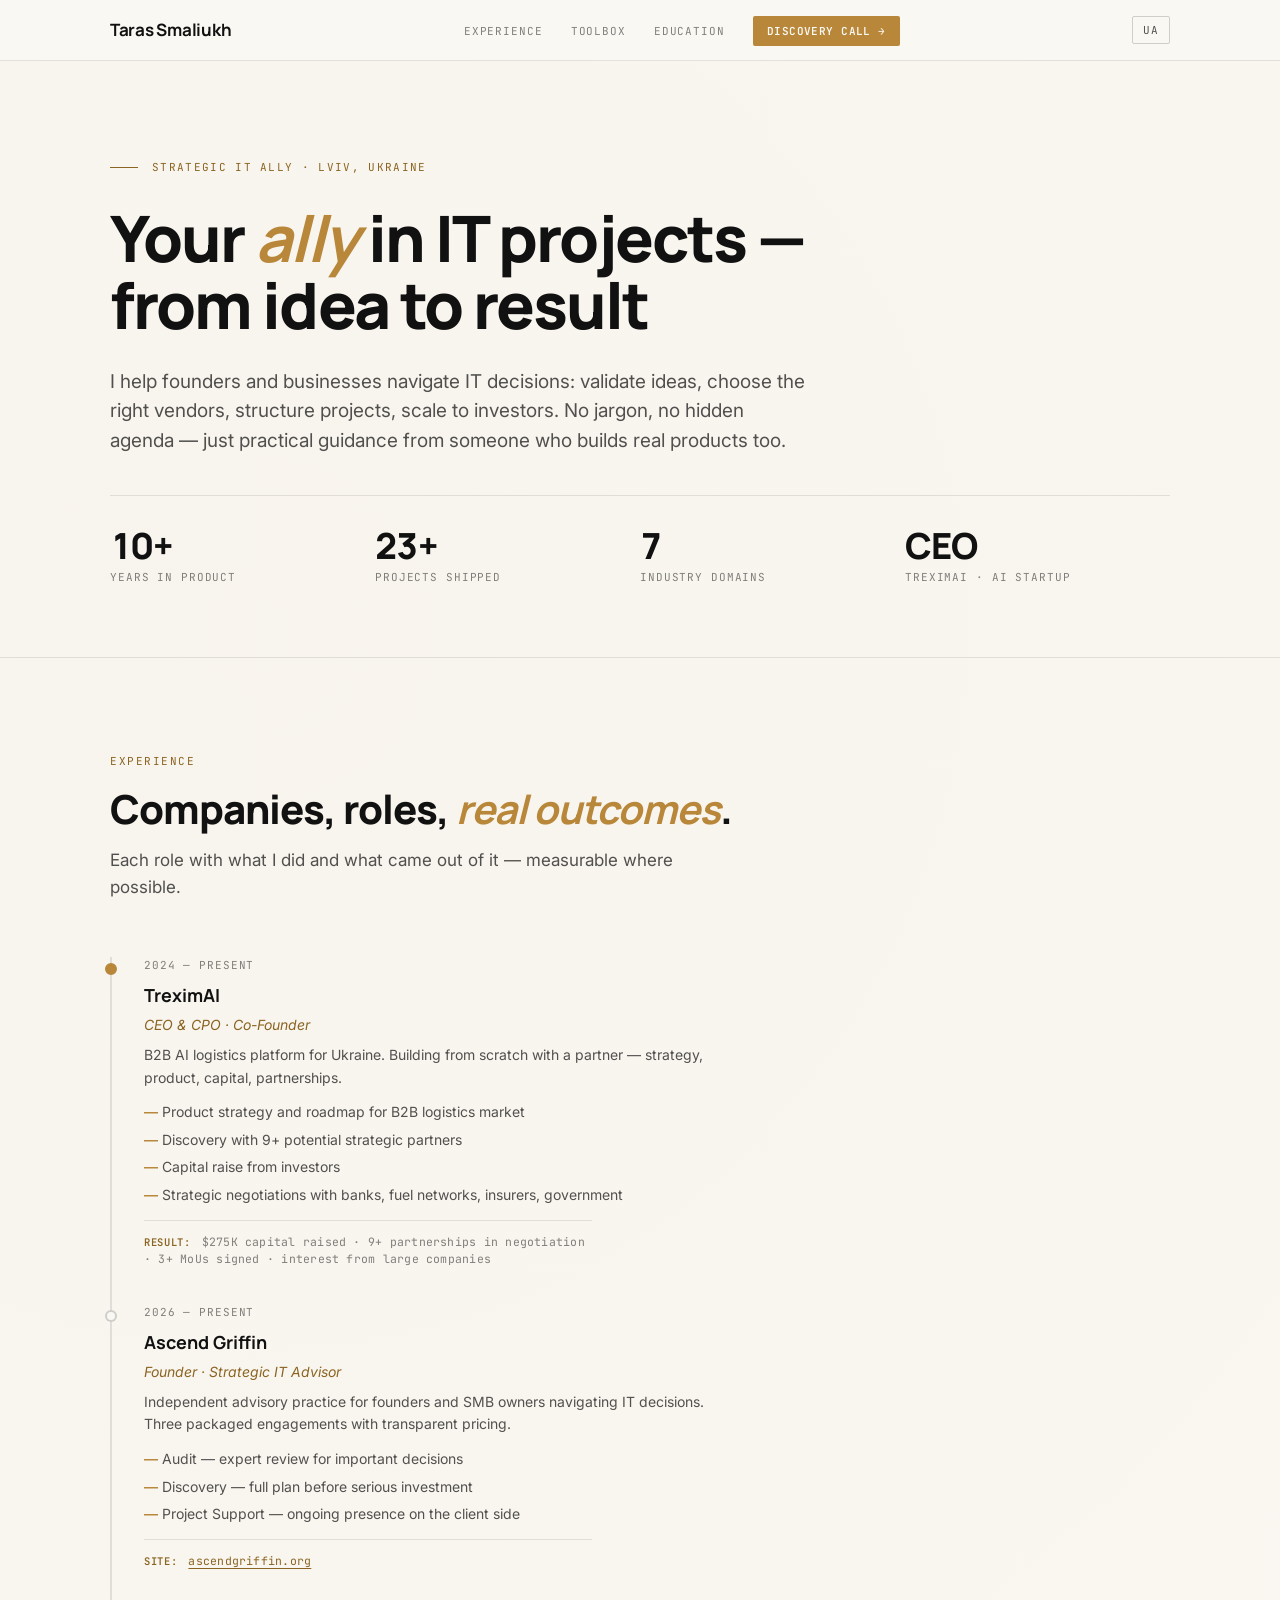
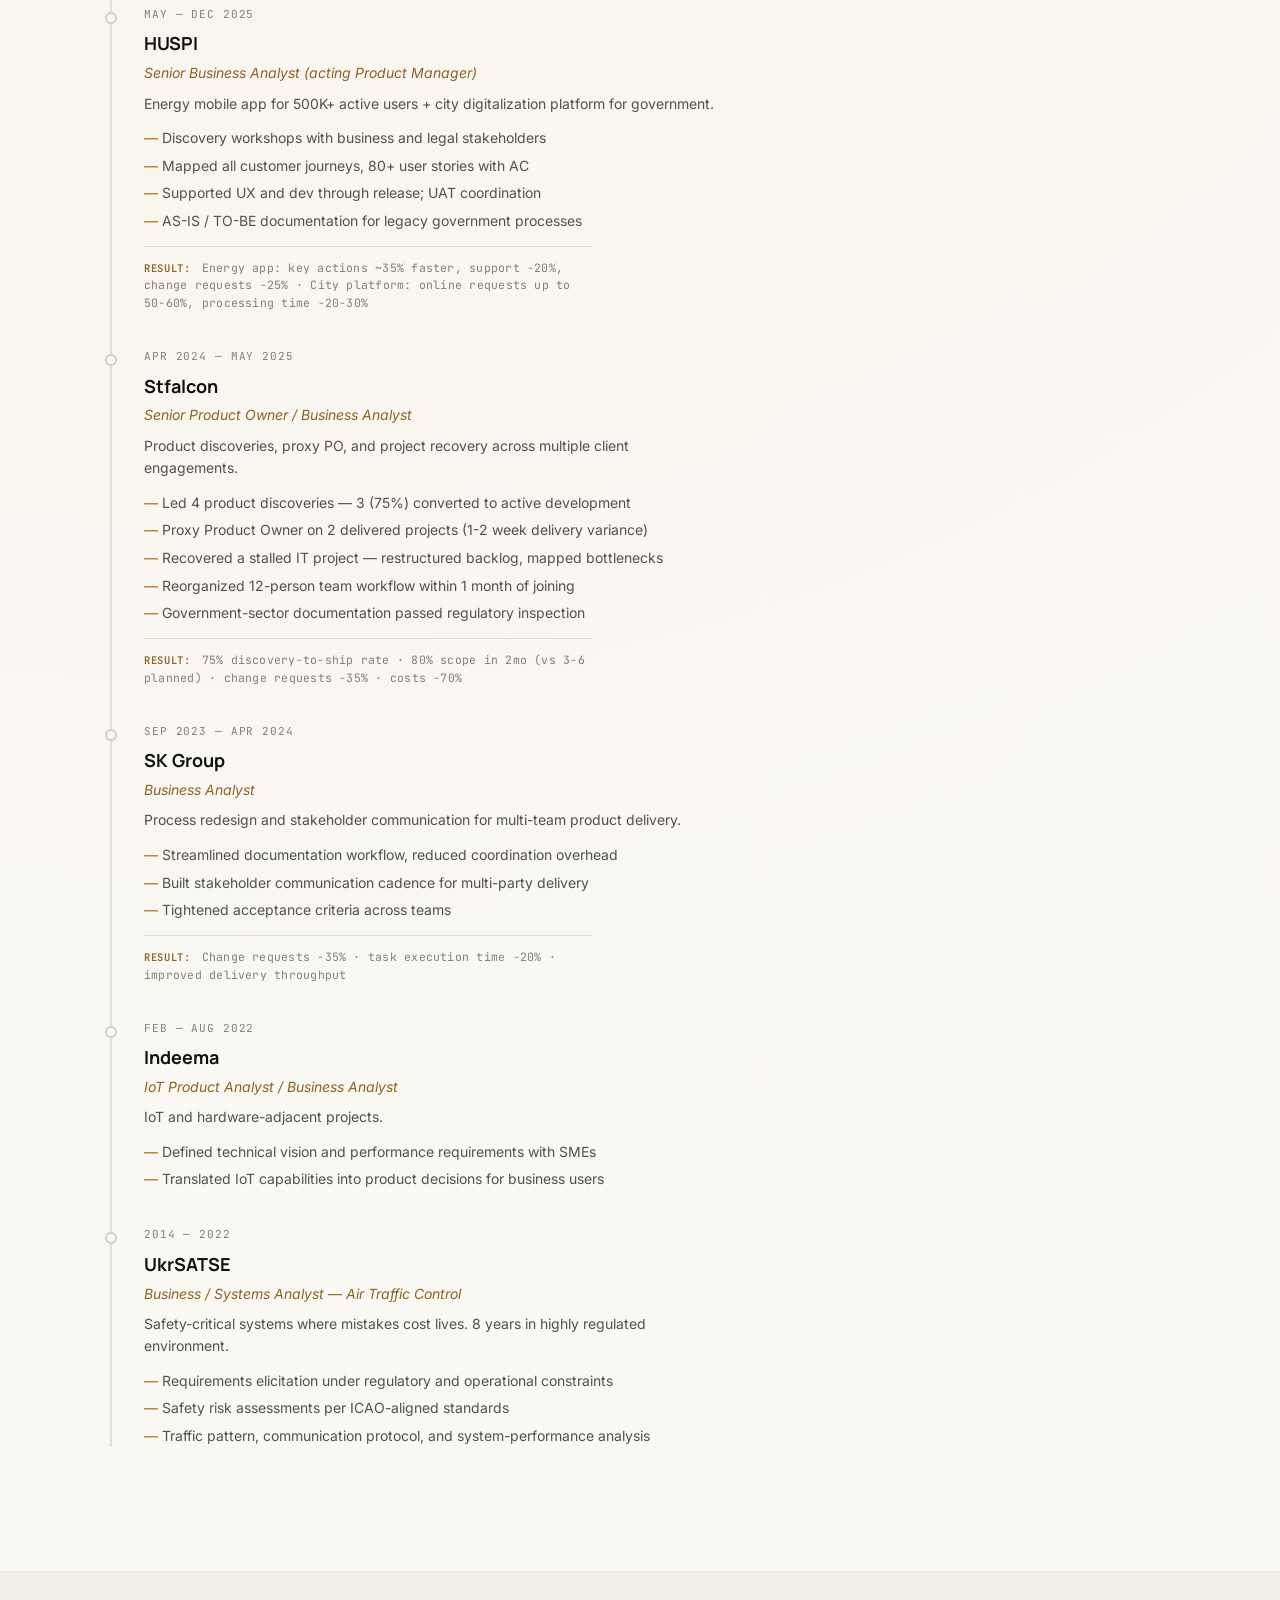
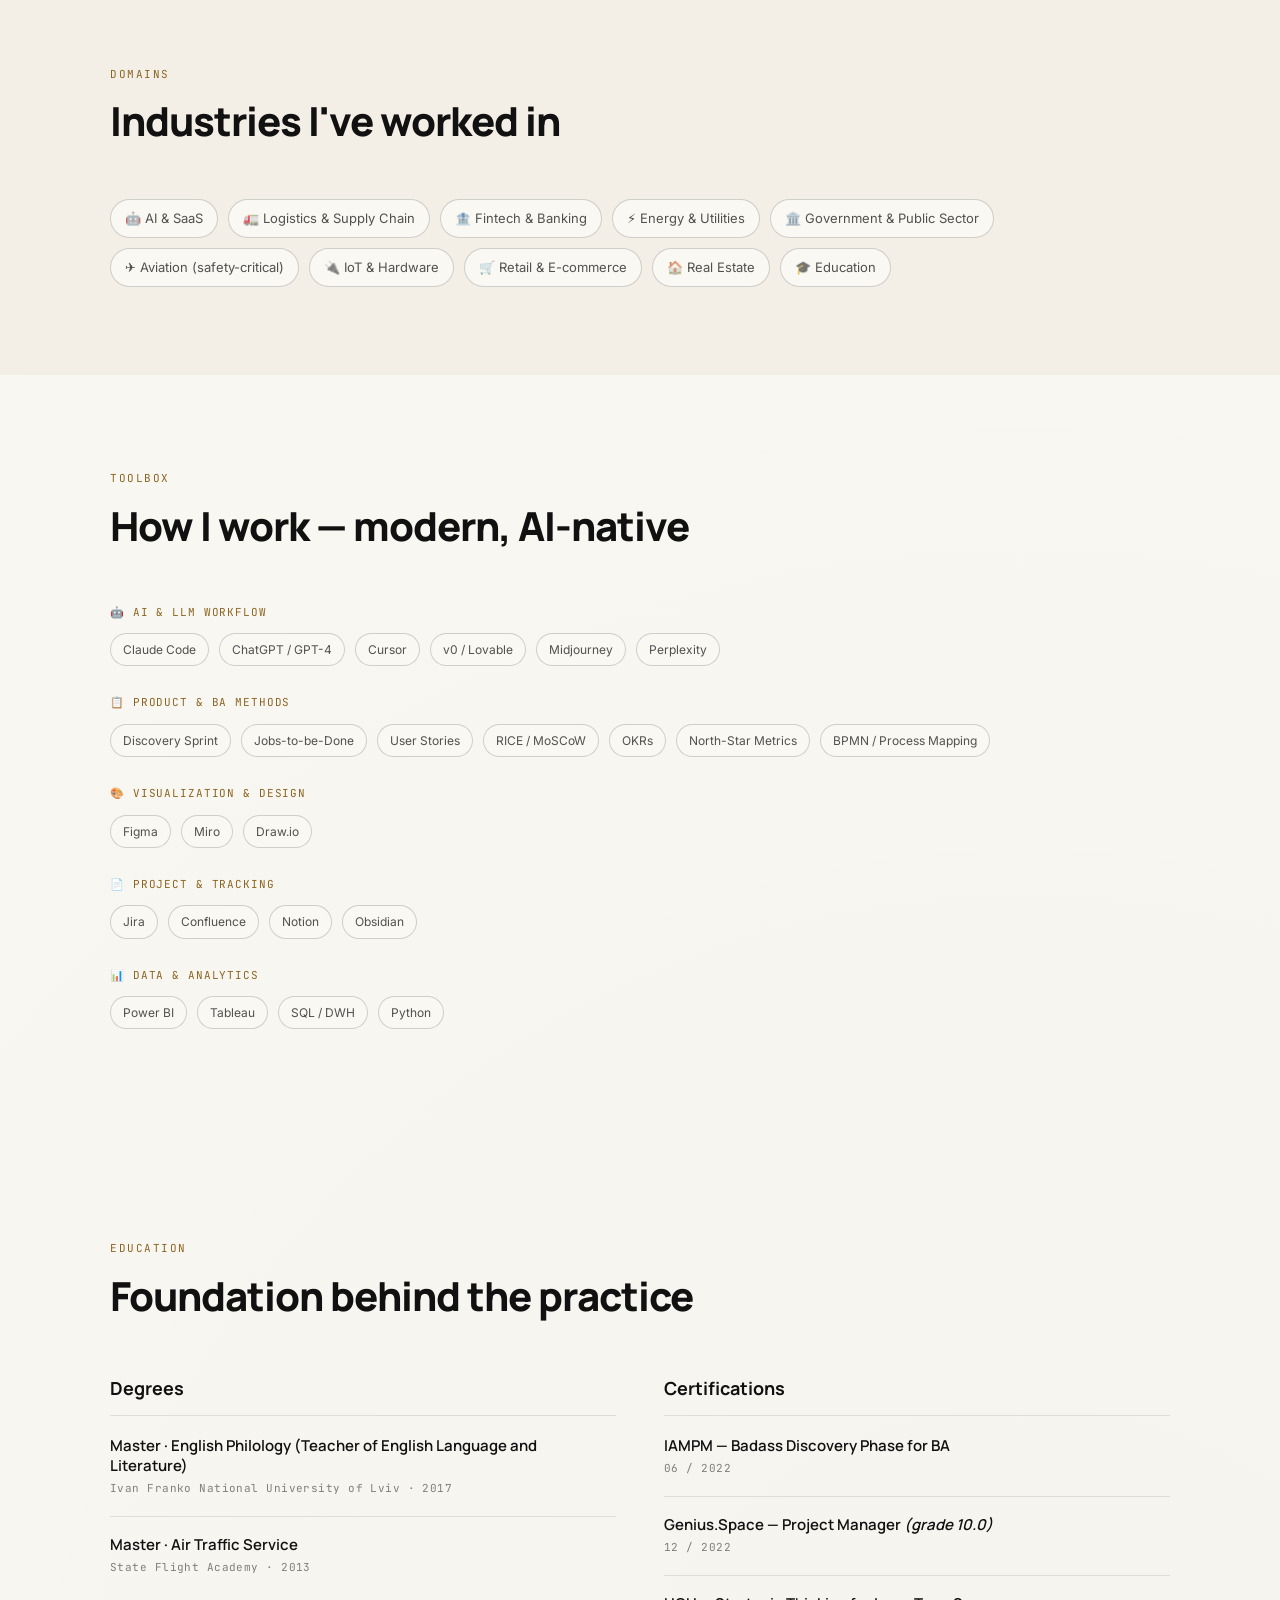
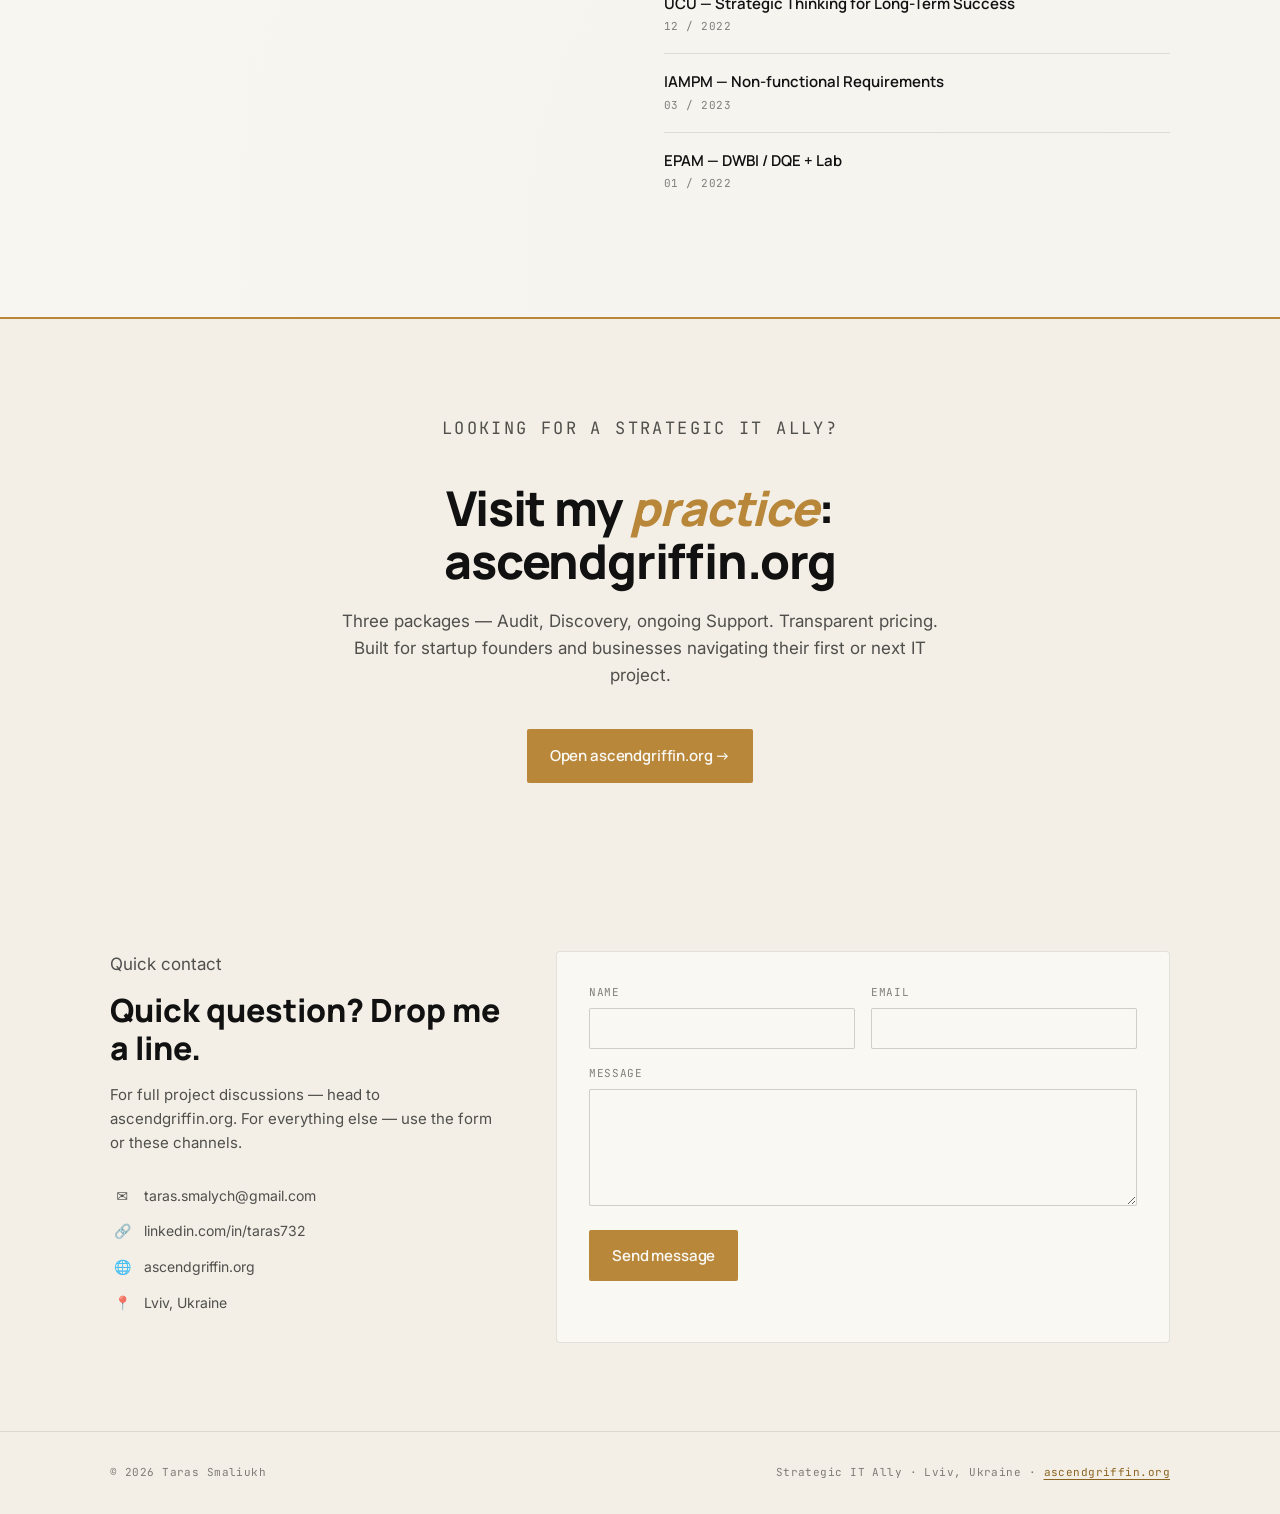
==== commit a572e04f: "fix(cv): TreximAI role — Co-Founder (not solo Founder) Co-Authored-By: Claude Opus 4.7 (1M context) " ====
--- a/index.html
+++ b/index.html
@@ -90,7 +90,7 @@
       <div class="timeline__item is-active">
         <span class="timeline__period">2024 — Present</span>
         <h3 class="timeline__company">TreximAI</h3>
-        <span class="timeline__role i18n" data-en="CEO &amp; CPO · Founder" data-uk="CEO та CPO · Засновник">CEO & CPO · Founder</span>
+        <span class="timeline__role i18n" data-en="CEO &amp; CPO · Co-Founder" data-uk="CEO та CPO · Співзасновник">CEO & CPO · Co-Founder</span>
         <p class="timeline__desc i18n"
            data-en="B2B AI logistics platform for Ukraine. Building from scratch with a partner — strategy, product, capital, partnerships."
            data-uk="B2B AI-платформа для логістики в Україні. Будую з нуля разом з партнером — стратегія, продукт, капітал, партнерства.">
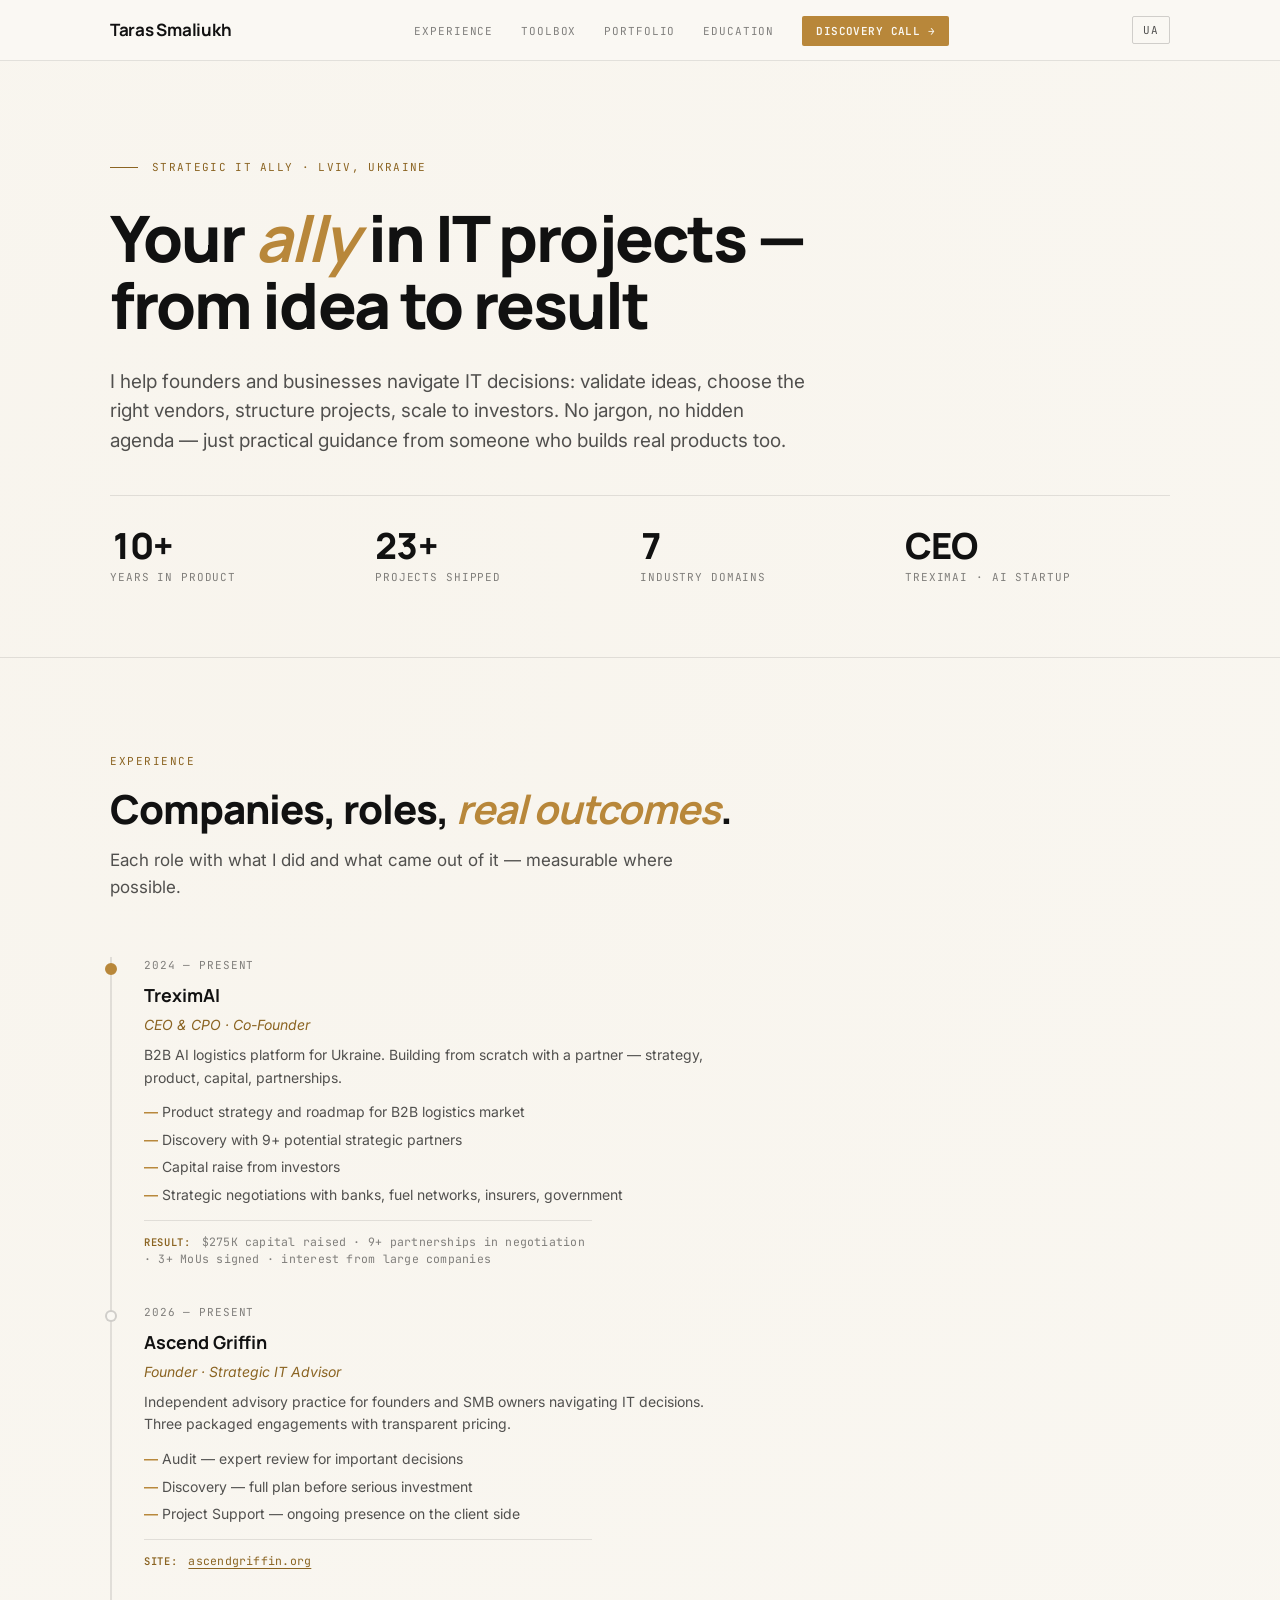
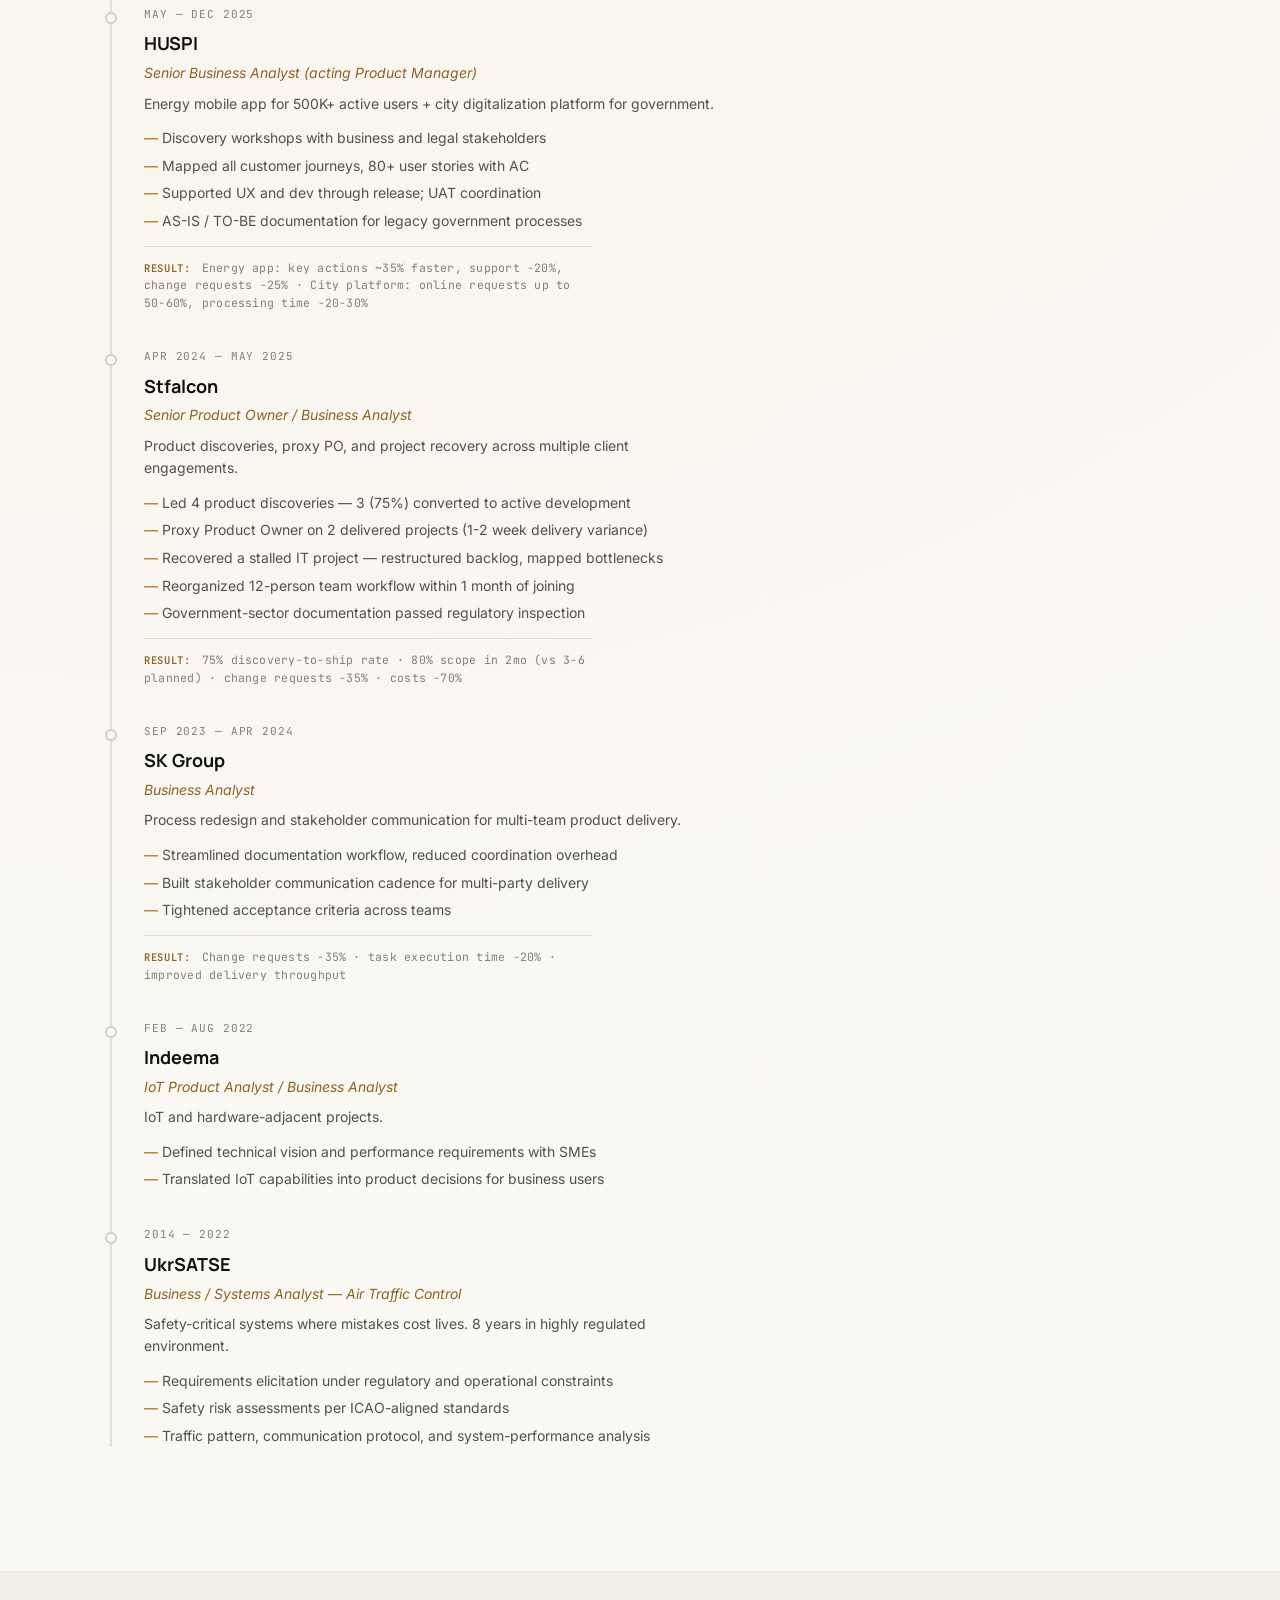
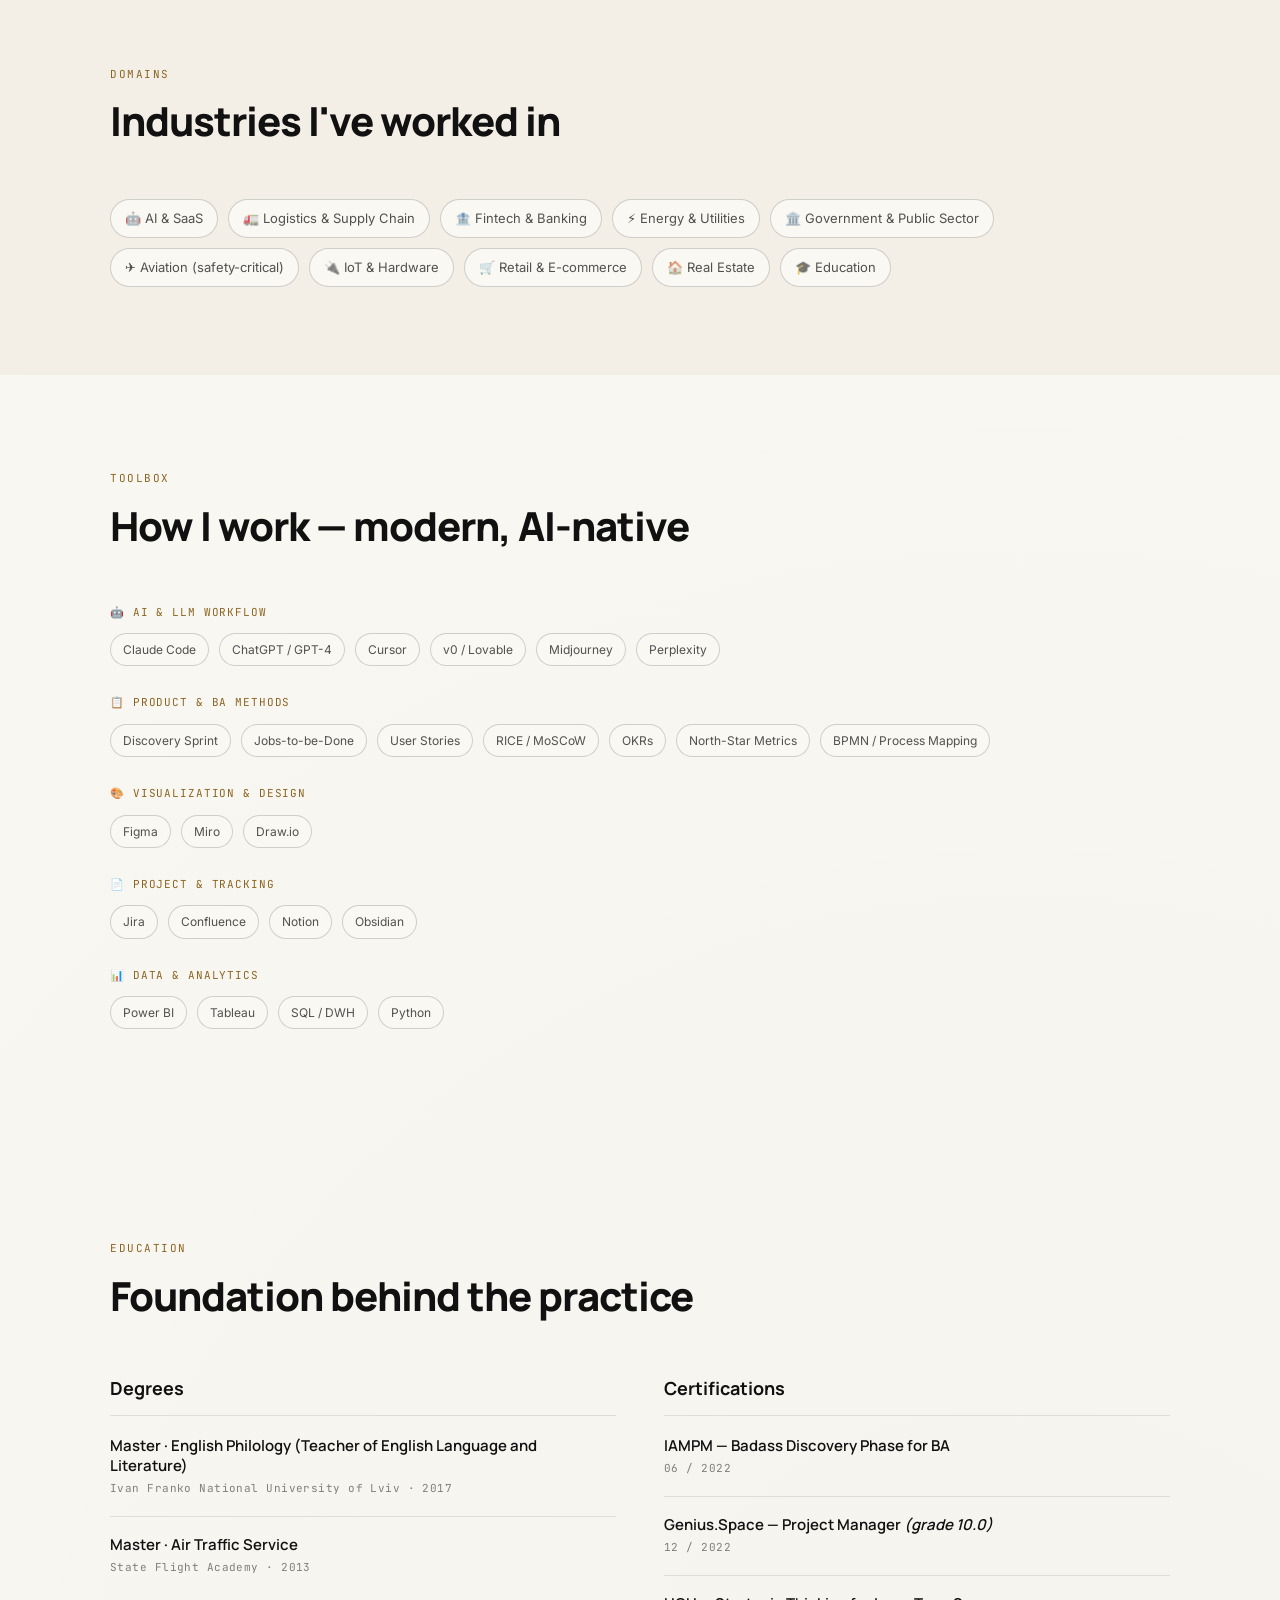
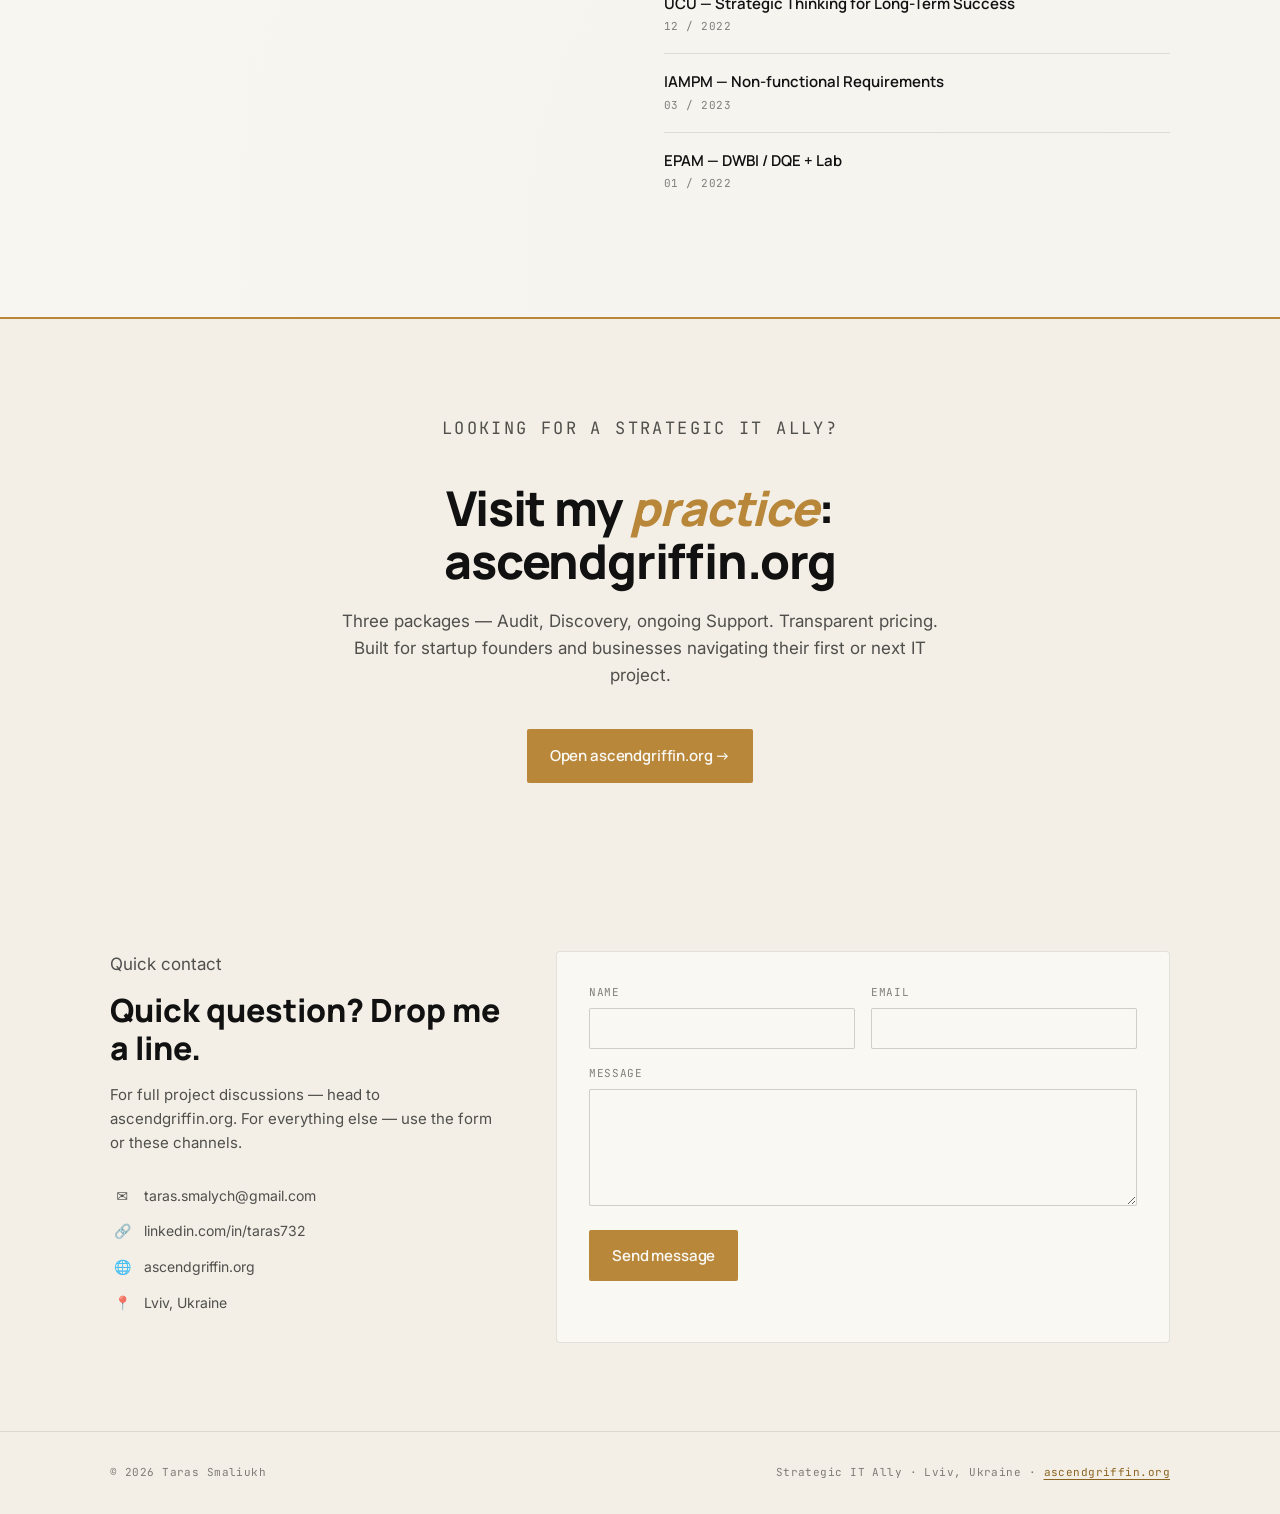
==== commit d453ccd2: "feat(cv): restore Portfolio page to nav + align design with Paper Atelier ivory/gold theme - Add Por" ====
--- a/index.html
+++ b/index.html
@@ -19,6 +19,7 @@
     <ul class="nav__links" id="navLinks">
       <li><a href="#experience" class="i18n" data-en="Experience" data-uk="Досвід">Experience</a></li>
       <li><a href="#tools" class="i18n" data-en="Toolbox" data-uk="Інструменти">Toolbox</a></li>
+      <li><a href="portfolio.html" class="i18n" data-en="Portfolio" data-uk="Портфоліо">Portfolio</a></li>
       <li><a href="#education" class="i18n" data-en="Education" data-uk="Освіта">Education</a></li>
       <li><a href="https://ascendgriffin.org" target="_blank" rel="noopener" class="nav__cta i18n" data-en="Discovery Call →" data-uk="Discovery Call →">Discovery Call →</a></li>
     </ul>
